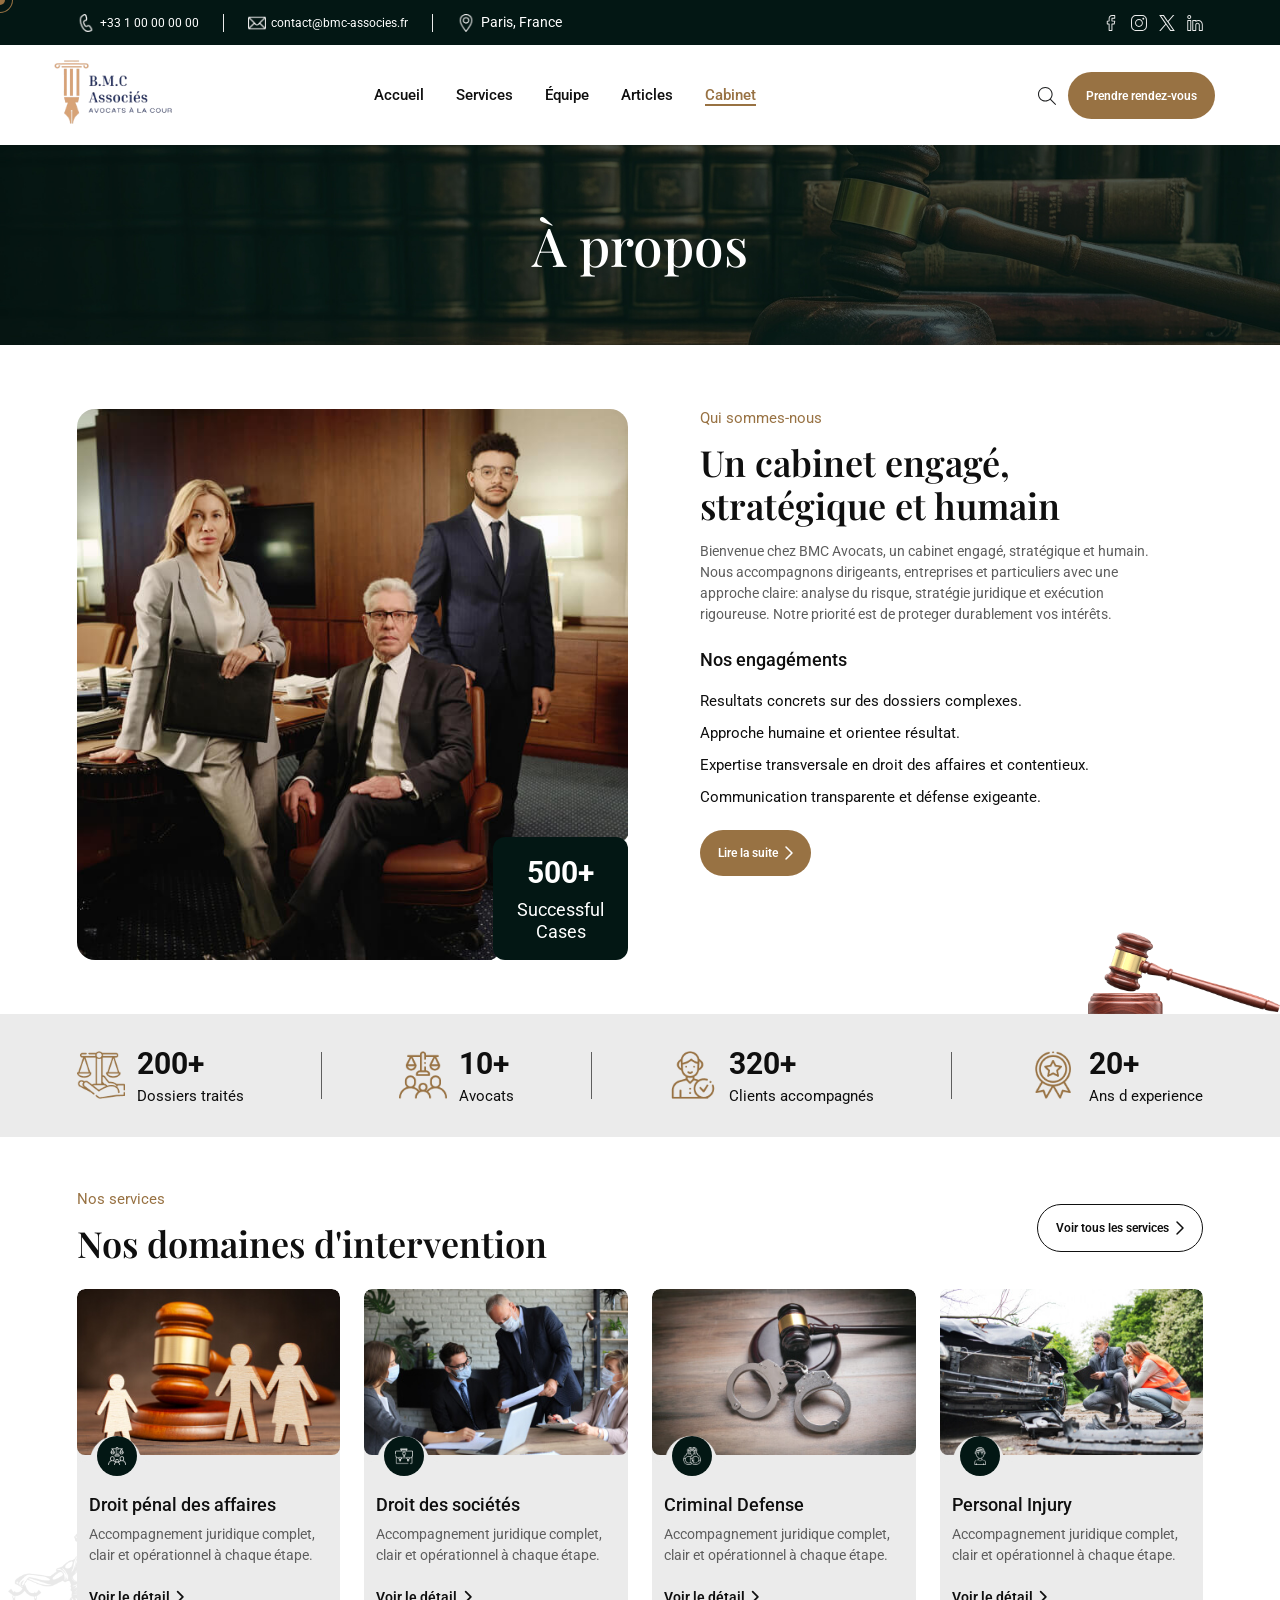
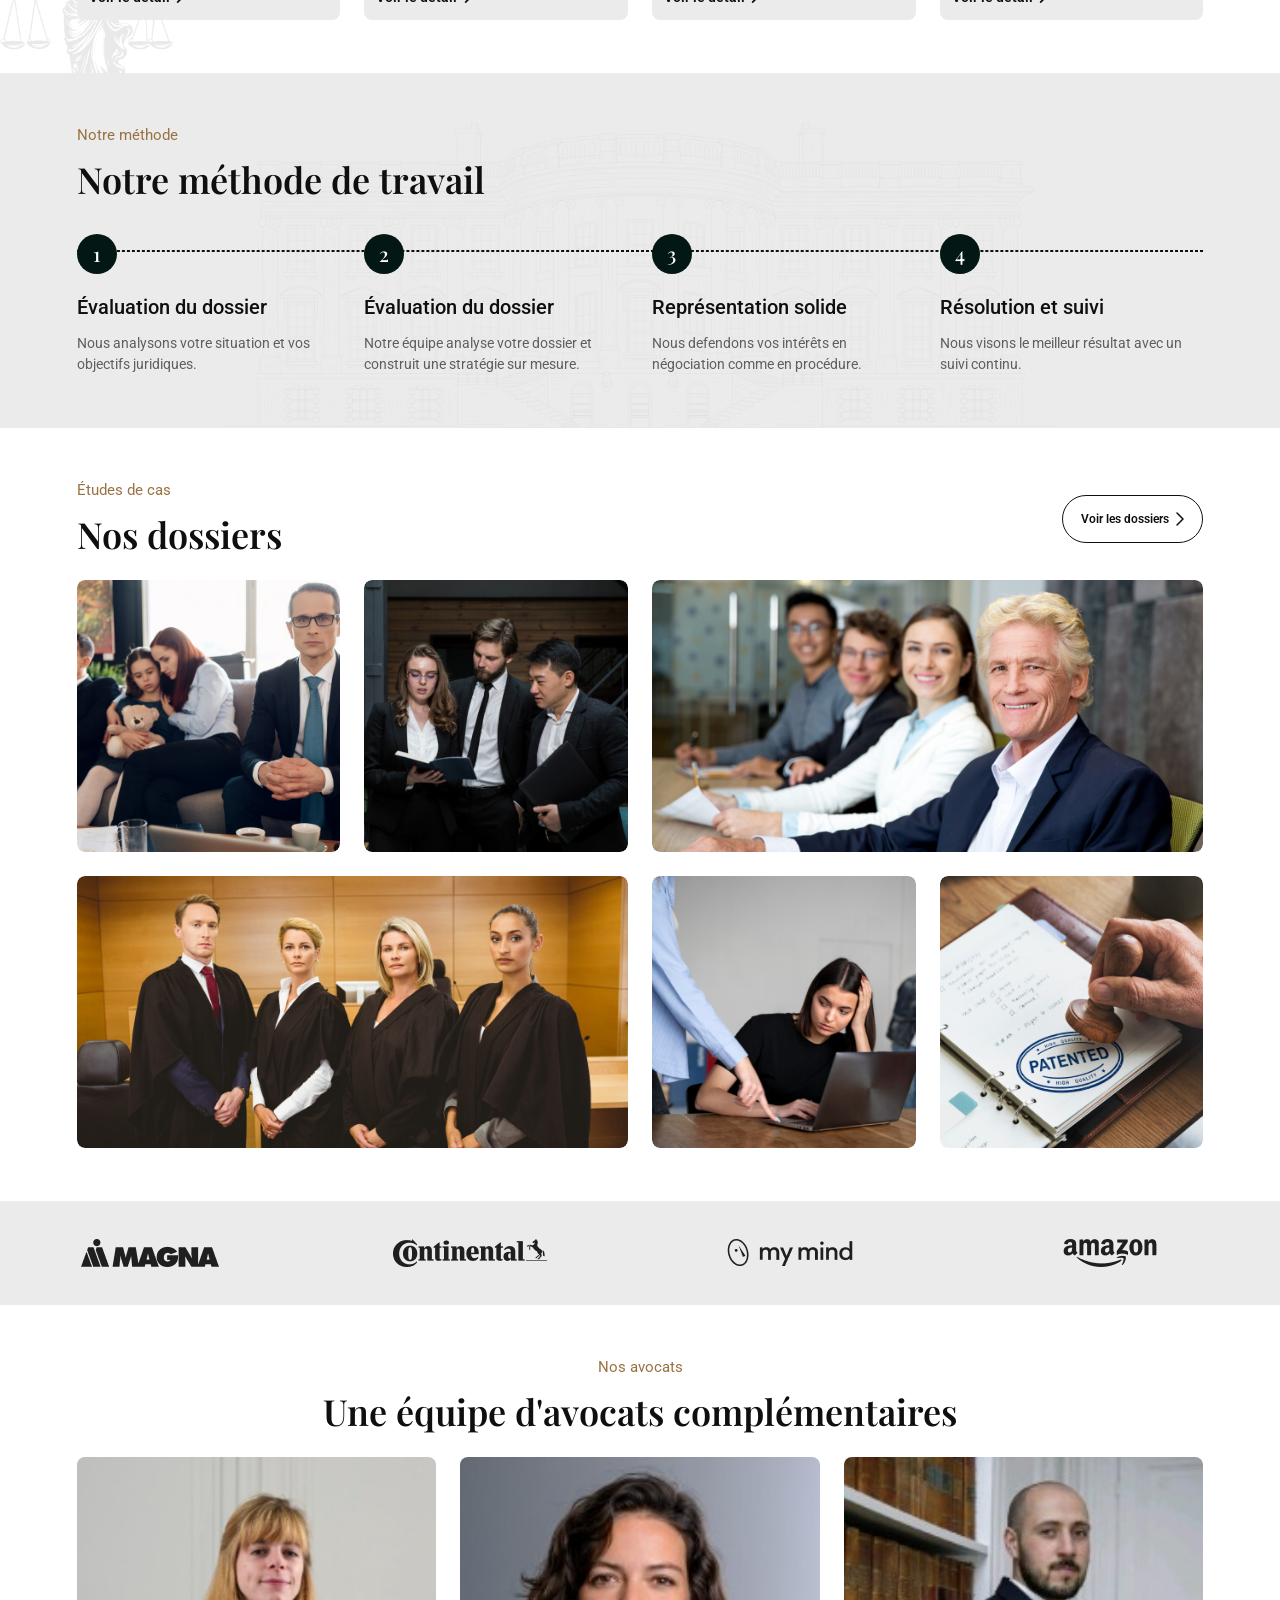
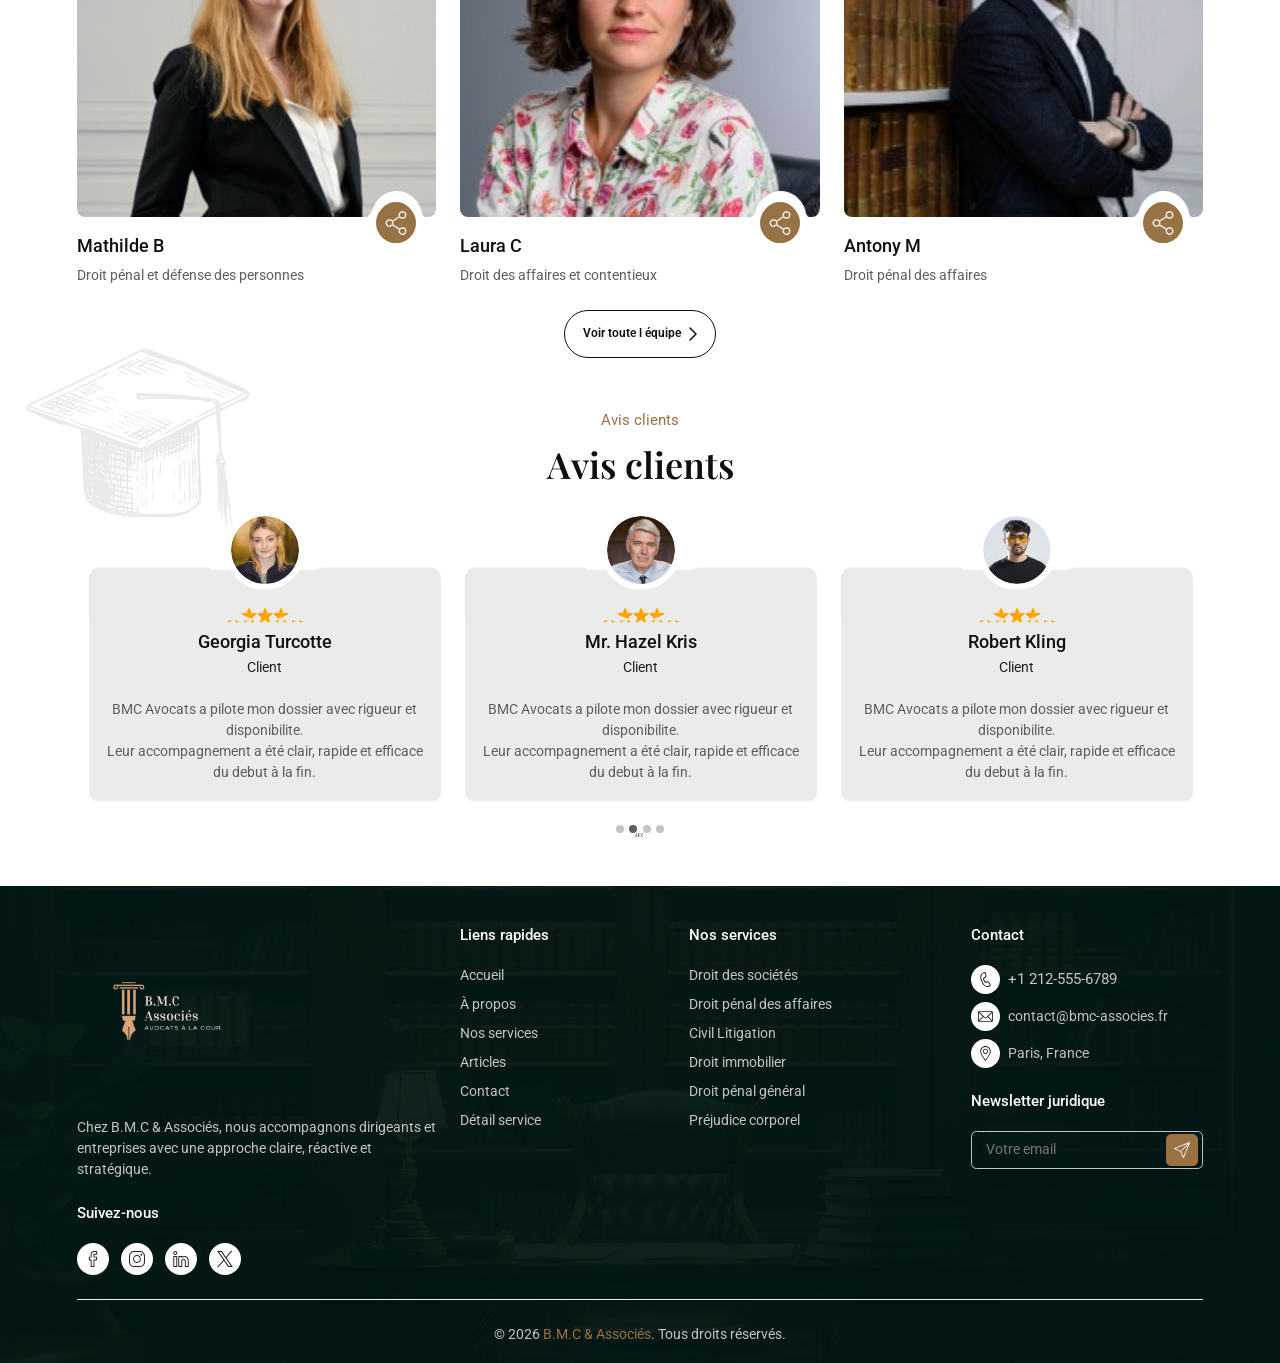
==== about.html @ 6d424aff "Premier commit" ====
﻿<!DOCTYPE html>
<html lang="fr">

<head>
    <meta charset="UTF-8">
    <meta http-equiv="X-UA-Compatible" content="IE=edge">
    <meta name="viewport" content="width=device-width, initial-scale=1, shrink-to-fit=no">
    <meta name="description" content="Découvrez la vision du cabinet BMC Avocats et notre approche stratégique du conseil et du contentieux en droit des affaires.">
    <meta name="robots" content="index,follow">
    <meta property="og:locale" content="fr_FR">
    <meta property="og:type" content="website">
    
    <meta property="og:title" content="À propos | BMC Avocats">
    <meta property="og:description" content="Découvrez la vision du cabinet BMC Avocats et notre approche stratégique du conseil et du contentieux en droit des affaires.">

    <title>À propos du cabinet | BMC Avocats</title>
    <link rel="canonical" href="https://www.bmc-avocats.fr/about.html">

    <!-- Favicon -->
    <link rel="shortcut icon" type="image/x-icon" href="assets/media/favicon.png">

    <!-- All CSS files -->
    <link rel="stylesheet" href="assets/css/vendor/font-awesome.css">
    <link rel="stylesheet" href="assets/css/vendor/slick-theme.css">
    <link rel="stylesheet" href="assets/css/vendor/slick-slider.css">
    <link rel="stylesheet" href="assets/css/vendor/bootstrap.min.css">
    <link rel="stylesheet" href="assets/css/app.css">

</head>

<body>

    <!-- Cursor Style -->
    <div id="cursor"></div>
    <div id="cursor-border"></div>
    <!-- Cursor Style -->

    <!-- Preloader START -->
    <div class="page-loader" id="preloader">
        <div class="preloader-container">
            <img src="assets/media/preloader/1.png" class="top-bar" alt="">
            <div class="preloader">
                <img src="assets/media/preloader/2.png" class="lefthandle" alt="">
                <img src="assets/media/preloader/3.png" alt="">
                <img src="assets/media/preloader/2.png" class="righthandle" alt="">
            </div>
        </div>
    </div>
    <!-- Preloader END -->


    <!-- Main Wrapper Start -->
    <div id="scroll-container" class="main-wrapper">

        <!-- Header Menu Start -->
        <div class="header-top">
            <div class="container-fluid">
                <div class="header-top-wrapper">
                    <div class="left-contact-block">
                        <div class="info-block">
                            <img src="assets/media/vector/call-vector.png" alt="">
                            <a href="tel:+33100000000" class="hover-content">+33 1 00 00 00 00</a>
                        </div>
                        <div class="info-block">
                            <img src="assets/media/vector/mail-vector.png" alt="">
                            <a href="mailto:contact@bmc-associes.fr" class="hover-content">contact@bmc-associes.fr</a>
                        </div>
                        <div class="info-block">
                            <img src="assets/media/vector/location-vector.png" alt="">
                            <p class="white">Paris, France</p>
                        </div>
                    </div>
                    <div class="right-links-block">
                        <a href="" class="link">
                            <svg xmlns="http://www.w3.org/2000/svg" width="20" height="20" viewBox="0 0 20 20"
                                fill="none">
                                <path
                                    d="M14.6875 4.6875C15.0109 4.6875 15.2734 4.425 15.2734 4.10156V0.585938C15.2734 0.2625 15.0109 0 14.6875 0H11.1719C8.91016 0 7.07031 1.83984 7.07031 4.10156V7.03125H5.3125C4.98906 7.03125 4.72656 7.29375 4.72656 7.61719V11.1328C4.72656 11.4563 4.98906 11.7188 5.3125 11.7188H7.07031V19.4141C7.07031 19.7375 7.33281 20 7.65625 20H11.1719C11.4953 20 11.7578 19.7375 11.7578 19.4141V11.7188H14.1016C14.3879 11.7188 14.6324 11.5117 14.6797 11.2293L15.2656 7.71367C15.2938 7.54375 15.2461 7.36992 15.1348 7.23828C15.0234 7.10703 14.8598 7.03125 14.6875 7.03125H11.7578V4.6875H14.6875ZM11.1719 8.20312H13.9957L13.6051 10.5469H11.1719C10.8484 10.5469 10.5859 10.8094 10.5859 11.1328V18.8281H8.24219V11.1328C8.24219 10.8094 7.97969 10.5469 7.65625 10.5469H5.89844V8.20312H7.65625C7.97969 8.20312 8.24219 7.94063 8.24219 7.61719V4.10156C8.24219 2.48633 9.55664 1.17188 11.1719 1.17188H14.1016V3.51562H11.1719C10.8484 3.51562 10.5859 3.77813 10.5859 4.10156V7.61719C10.5859 7.94063 10.8484 8.20312 11.1719 8.20312Z"
                                    fill="#EBEBEB" />
                            </svg>
                        </a>
                        <a href="" class="link">
                            <svg xmlns="http://www.w3.org/2000/svg" width="20" height="20" viewBox="0 0 20 20"
                                fill="none">
                                <g clip-path="url(#clip0_17753_3781)">
                                    <path
                                        d="M10.1968 20C10.1306 20 10.0644 20 9.99771 19.9997C8.43002 20.0035 6.9815 19.9637 5.57281 19.878C4.28131 19.7994 3.10242 19.3531 2.16339 18.5874C1.25732 17.8485 0.63858 16.8495 0.324402 15.6185C0.0509644 14.5467 0.0364685 13.4946 0.022583 12.477C0.0125122 11.7469 0.00213623 10.8817 0 10.0019C0.00213623 9.11838 0.0125122 8.25321 0.022583 7.52307C0.0364685 6.50562 0.0509644 5.45352 0.324402 4.38159C0.63858 3.15052 1.25732 2.15152 2.16339 1.41269C3.10242 0.647006 4.28131 0.200687 5.57297 0.122104C6.98166 0.036502 8.43048 -0.00347599 10.0015 0.000338713C11.5697 -0.00301822 13.0177 0.036502 14.4264 0.122104C15.7179 0.200687 16.8968 0.647006 17.8358 1.41269C18.7421 2.15152 19.3607 3.15052 19.6748 4.38159C19.9483 5.45337 19.9628 6.50562 19.9767 7.52307C19.9867 8.25321 19.9972 9.11838 19.9992 9.9982V10.0019C19.9972 10.8817 19.9867 11.7469 19.9767 12.477C19.9628 13.4944 19.9484 14.5465 19.6748 15.6185C19.3607 16.8495 18.7421 17.8485 17.8358 18.5874C16.8968 19.3531 15.7179 19.7994 14.4264 19.878C13.0774 19.9601 11.6916 20 10.1968 20ZM9.99771 18.761C11.5399 18.7647 12.9559 18.7256 14.3315 18.642C15.3081 18.5826 16.46 17.9421 17.1537 17.3764C17.7948 16.8535 18.2364 16.1321 18.4661 15.2321C18.6937 14.3399 18.7069 13.382 18.7195 12.4556C18.7294 11.7304 18.7398 10.8713 18.7419 10C18.7398 9.1286 18.7294 8.26969 18.7195 7.54444C18.7069 6.61807 18.6937 5.66013 18.4661 4.76779C18.2364 3.86783 17.7948 3.1464 17.1537 2.62348C16.46 2.05799 15.3081 1.43619 14.3315 1.37683C12.9559 1.29306 11.5399 1.25445 10.0014 1.25781C8.45947 1.25415 7.0433 1.29764 5.66772 1.38141C4.69116 1.44077 3.64605 1.85959 2.95239 2.42508C2.31121 2.948 1.75088 3.86783 1.52123 4.76779C1.29357 5.66013 1.28045 6.61792 1.26779 7.54444C1.25787 8.2703 1.24749 9.12982 1.24535 10.0019C1.24749 10.8701 1.25787 11.7298 1.26779 12.4556C1.28045 13.382 1.29357 14.3399 1.52123 15.2321C1.75088 16.1321 2.19247 16.8535 2.83364 17.3764C3.52731 17.9419 4.69116 18.5826 5.66772 18.642C7.0433 18.7258 8.45978 18.7648 9.99771 18.761ZM9.96048 14.8828C7.26822 14.8828 5.07767 12.6924 5.07767 10C5.07767 7.30762 7.26822 5.11722 9.96048 5.11722C12.6529 5.11722 14.8433 7.30762 14.8433 10C14.8433 12.6924 12.6529 14.8828 9.96048 14.8828ZM10.0014 6.25416C7.80598 6.25416 6.26095 7.7992 6.26095 9.9982C6.26095 11.829 7.6453 13.7609 9.97978 13.7609C11.8107 13.7609 13.7142 12.0264 13.7142 9.9982C13.7142 8.16745 12.3175 6.25416 10.0014 6.25416ZM15.3902 3.55472C14.743 3.55472 14.2183 4.07932 14.2183 4.7266C14.2183 5.37387 14.743 5.89847 15.3902 5.89847C16.0374 5.89847 16.562 5.37387 16.562 4.7266C16.562 4.07932 16.0374 3.55472 15.3902 3.55472Z"
                                        fill="#EBEBEB" />
                                </g>
                                <defs>
                                    <clipPath>
                                        <rect width="20" height="20" fill="white" />
                                    </clipPath>
                                </defs>
                            </svg>
                        </a>
                        <a href="" class="link">
                            <svg xmlns="http://www.w3.org/2000/svg" width="20" height="20" viewBox="0 0 20 20"
                                fill="none">
                                <g clip-path="url(#clip0_17753_3783)">
                                    <path
                                        d="M11.8683 8.46864L19.1537 0H17.4273L11.1014 7.3532L6.04897 0H0.221558L7.86186 11.1193L0.221558 20H1.94805L8.62833 12.2348L13.9641 20H19.7915L11.8679 8.46864H11.8683ZM9.50367 11.2173L8.72954 10.1101L2.57013 1.29967H5.22192L10.1926 8.40994L10.9668 9.51718L17.4281 18.7594H14.7763L9.50367 11.2177V11.2173Z"
                                        fill="#EBEBEB" />
                                </g>
                                <defs>
                                    <clipPath>
                                        <rect width="20" height="20" fill="white" />
                                    </clipPath>
                                </defs>
                            </svg>
                        </a>
                        <a href="" class="link">
                            <svg xmlns="http://www.w3.org/2000/svg" width="20" height="20" viewBox="0 0 20 20"
                                fill="none">
                                <g clip-path="url(#clip0_17753_3785)">
                                    <path
                                        d="M4.70306 6.27594H0.9375C0.613861 6.27594 0.351562 6.53839 0.351562 6.86188V19.4141C0.351562 19.7377 0.613861 20 0.9375 20H4.70306C5.0267 20 5.289 19.7377 5.289 19.4141V6.86188C5.289 6.53839 5.0267 6.27594 4.70306 6.27594ZM4.11713 18.8281H1.52344V7.44781H4.11713V18.8281Z"
                                        fill="#EBEBEB" />
                                    <path
                                        d="M2.82043 0C1.45905 0 0.351562 1.10748 0.351562 2.46857C0.351562 3.82996 1.45905 4.93729 2.82043 4.93729C4.18167 4.93729 5.289 3.8298 5.289 2.46857C5.289 1.10748 4.18167 0 2.82043 0ZM2.82043 3.76541C2.10526 3.76541 1.52344 3.18375 1.52344 2.46857C1.52344 1.75354 2.10526 1.17188 2.82043 1.17188C3.53546 1.17188 4.11713 1.75354 4.11713 2.46857C4.11713 3.18375 3.53546 3.76541 2.82043 3.76541Z"
                                        fill="#EBEBEB" />
                                    <path
                                        d="M14.1176 6.19308C13.2269 6.19308 12.3491 6.40778 11.563 6.80939C11.5363 6.51047 11.2852 6.27594 10.9793 6.27594H7.21344C6.88995 6.27594 6.6275 6.53839 6.6275 6.86188V19.4141C6.6275 19.7377 6.88995 20 7.21344 20H10.9793C11.3029 20 11.5652 19.7377 11.5652 19.4141V12.5104C11.5652 11.6223 12.2879 10.8998 13.176 10.8998C14.064 10.8998 14.7864 11.6223 14.7864 12.5104V19.4141C14.7864 19.7377 15.0488 20 15.3723 20H19.138C19.4617 20 19.724 19.7377 19.724 19.4141V11.7995C19.724 8.70804 17.209 6.19308 14.1176 6.19308ZM18.5521 18.8281H15.9584V12.5104C15.9584 10.9761 14.7102 9.72794 13.1761 9.72794C11.6417 9.72794 10.3934 10.9761 10.3934 12.5104V18.8281H7.79953V7.44781H10.3934V7.88071C10.3934 8.10608 10.5226 8.31146 10.7259 8.40897C10.929 8.50647 11.17 8.4787 11.346 8.33786C12.1394 7.70142 13.098 7.36496 14.1176 7.36496C16.5628 7.36496 18.5521 9.35425 18.5521 11.7995V18.8281Z"
                                        fill="#EBEBEB" />
                                </g>
                                <defs>
                                    <clipPath>
                                        <rect width="20" height="20" fill="white" />
                                    </clipPath>
                                </defs>
                            </svg>
                        </a>
                    </div>
                </div>
            </div>
        </div>
        <header class="main-menu">
            <div class="header-section">
                <div class="container-fluid">
                    <div class="header-center">
                        <div class="row align-items-center justify-content-between gap-24">
                            <div class="col-xl-2 col-lg-3 col-5">
                                <a href="index.html" class="header-logo bmc-logo-inline"><img src="assets/media/logo-1-nobg.png" alt="BMC Avocats"></a>
                            </div>
                            <div class="col-lg-5 col-1 d-md-flex d-none">
                                <nav class="navigation">
                                    <div class="menu-button-right">
                                        <div class="main-menu__nav">
                                            <ul class="main-menu__list">
                                                <li>
                                                    <a href="index.html">Accueil</a>
                                                </li>
                                                <li class="dropdown">
                                                    <a href="javascript:void(0);">Services</a>
                                                    <ul class="sub-menu">
                                                        <li><a href="services.html">Services</a></li>
                                                        <li><a href="service-detail.html">Détail service</a></li>
                                                    </ul>
                                                </li>
                                                <li class="dropdown">
                                                    <a href="javascript:void(0);">Équipe</a>
                                                    <ul class="sub-menu">
                                                        <li><a href="team.html">Équipe</a></li>
                                                        <li><a href="team-detail.html">Profil avocat</a></li>
                                                    </ul>
                                                </li>
                                                <li class="dropdown">
                                                    <a href="javascript:void(0);">Articles</a>
                                                    <ul>
                                                        <li><a href="blog-grid.html">Articles</a></li>
                                                        <li><a href="blog-grid-sidebar.html">Articles</a></li>
                                                        <li><a href="blog-detail.html">Article</a></li>
                                                    </ul>
                                                </li>
                                                <li class="dropdown">
                                                    <a href="javascript:void(0);" class="active">Cabinet</a>
                                                    <ul>
                                                        <li><a href="about.html">À propos</a></li>
                                                        <li><a href="case-study.html">Études de cas</a></li>
                                                        <li><a href="case-study-detail.html">Détail étude de cas</a></li>
                                                        <li><a href="appointment.html">Prendre rendez-vous</a></li>
                                                        <li><a href="contact.html">Contact</a></li>
                                                    </ul>
                                                </li>
                                            </ul>
                                        </div>
                                    </div>
                                </nav>
                            </div>
                            <div class="col-xl-4 col-lg-3 col-5 p-0">
                                <div class="header-buttons">
                                    <div class="right-nav d-sm-flex d-none">
                                        <form action="index.html">
                                            <div class="search-block">
                                                <input type="text" class="input-search form-control" name="search"
                                                    id="searchbar" placeholder="Rechercher...">
                                                <a href="javascript:;" class="button-block search-toggler">
                                                    <svg xmlns="http://www.w3.org/2000/svg" width="24" height="24"
                                                        viewBox="0 0 24 24" fill="none">
                                                        <path
                                                            d="M9.74062 0C15.1116 0 19.4812 4.36964 19.4812 9.74063C19.4812 12.1734 18.5847 14.4008 17.1047 16.1097L23.7941 22.7997C24.0687 23.0743 24.0686 23.5195 23.794 23.7941C23.5194 24.0687 23.0743 24.0686 22.7997 23.7941L16.1104 17.1041C14.4014 18.5845 12.1738 19.4813 9.74062 19.4813C4.36964 19.4813 0 15.1116 0 9.74063C0 4.36964 4.36964 0 9.74062 0ZM9.74062 18.075C14.3362 18.075 18.075 14.3362 18.075 9.74063C18.075 5.14505 14.3362 1.40625 9.74062 1.40625C5.14505 1.40625 1.40625 5.14505 1.40625 9.74063C1.40625 14.3362 5.14505 18.075 9.74062 18.075Z"
                                                            fill="#1E1F20" />
                                                    </svg>
                                                </a>
                                            </div>
                                        </form>
                                        <a href="appointment.html" class="header-cus-btn">
                                            <span class="text">Prendre rendez-vous</span>
                                        </a>
                                    </div>

                                    <a href="#" class="main-menu__toggler mobile-nav__toggler">
                                        <img src="assets/media/icons/menu-2.png" alt="">
                                    </a>
                                </div>
                            </div>
                        </div>
                    </div>
                </div>
            </div>
        </header>
        <!-- Header Menu End -->

        <div class="stricky-header stricked-menu">
            <div class="">
                <div class="sticky-header__content"></div>
            </div>
        </div>

        <!-- Main Sections -->
        <main class="main-wrapper">

            <!-- Title Banner Start -->
            <section class="title-banner mb-96">
                <div class="container-fluid">
                    <h1>À propos</h1>
                </div>
            </section>
            <!-- Title Banner End -->

            <!-- About Section Start -->
            <section class="about-sec mb-80">
                <div class="container-fluid">
                    <div class="row row-gap-4">
                        <div class="col-lg-6">
                            <div class="img-block">
                                <img src="assets/media/about/about-img.jpg" class="about-img" alt="">
                                <div class="about-content-wrapper">
                                    <img src="assets/media/vector/about-shape.png" class="about-vector" alt="">
                                    <div class="about-content">
                                        <h3 class="fw-700 white mb-12 font-sec">500+</h3>
                                        <h5 class="white fw-400 white font-sec">Successful<br>
                                            Cases</h5>
                                    </div>
                                </div>
                            </div>
                        </div>
                        <div class="col-lg-6">
                            <div class="ps-md-5 pe-md-5">
                                <h6 class="fw-400 color-sec font-sec mb-16">Qui sommes-nous</h6>
                                <h2 class="fw-600 mb-16">Un cabinet engagé, stratégique et humain</h2>
                                <p class="mb-32">Bienvenue chez BMC Avocats, un cabinet engagé, stratégique et humain.
                                    Nous accompagnons dirigeants, entreprises et particuliers avec une approche claire:
                                    analyse du risque, stratégie juridique et exécution rigoureuse. Notre priorité est
                                    de proteger durablement vos intérêts.</p>
                                <h5 class="fw-500 mb-24">Nos engagéments</h5>
                                <h6 class="fw-400 mb-16">Resultats concrets sur des dossiers complexes.</h6>
                                <h6 class="fw-400 mb-16">Approche humaine et orientee résultat.</h6>
                                <h6 class="fw-400 mb-16">Expertise transversale en droit des affaires et contentieux.</h6>
                                <h6 class="fw-400 mb-32">Communication transparente et défense exigeante.</h6>
                                <a href="about.html" class="cus-btn-3">
                                    <span class="text">Lire la suite</span>
                                    <i class="fa-solid fa-chevron-right"></i>
                                </a>
                            </div>
                        </div>
                    </div>
                </div>
            </section>
            <!-- About Section End -->

            <!-- About Block 2 Start -->
            <section class="about-block mb-80">
                <img src="assets/media/vector/gavel-vector.png" class="gavel-vector" alt="">
                <div class="container-fluid">
                    <div class="block-content">
                        <div class="block-1">
                            <img class="num-vector" src="assets/media/vector/successfull-cases.png" alt="">
                            <div>
                                <h3 class="fw-700 mb-8">200+</h3>
                                <h6 class="fw-400">Dossiers traités</h6>
                            </div>
                        </div>
                        <div class="vr-line"></div>
                        <div class="block-1">
                            <img class="num-vector" src="assets/media/vector/family.png" alt="">
                            <div>
                                <h3 class="fw-700 mb-8">10+</h3>
                                <h6 class="fw-400">Avocats</h6>
                            </div>
                        </div>
                        <div class="vr-line"></div>
                        <div class="block-1">
                            <img class="num-vector" src="assets/media/vector/happy-member.png" alt="">
                            <div>
                                <h3 class="fw-700 mb-8">320+</h3>
                                <h6 class="fw-400">Clients accompagnés</h6>
                            </div>
                        </div>
                        <div class="vr-line"></div>
                        <div class="block-1">
                            <img class="num-vector" src="assets/media/vector/medal.png" alt="">
                            <div>
                                <h3 class="fw-700 mb-8">20+</h3>
                                <h6 class="fw-400">Ans d experience</h6>
                            </div>
                        </div>
                    </div>
                </div>
            </section>
            <!-- About Block 2 End -->

            <!-- Nos services Start -->
            <section class="service-sec mb-80">
                <img src="assets/media/vector/service-bg-vector.png" class="service-vector" alt="">
                <div class="container-fluid">
                    <div class="heading mb-32">
                        <div>
                            <h6 class="fw-400 color-sec mb-16">Nos services</h6>
                            <h2 class="fw-600">Nos domaines d'intervention</h2>
                        </div>
                        <a href="services.html" class="cus-btn-2 border-black">
                            <span class="text">Voir tous les services</span>
                            <i class="fa-solid fa-chevron-right"></i>
                        </a>
                    </div>
                    <div class="row row-gap-4">
                        <div class="col-xl-3 col-md-4">
                            <div class="service-card">
                                <a href="service-detail.html" class="card-image">
                                    <img src="assets/media/service/img-1.jpg" class="card-img" alt="card-img">
                                    <span class="shap-img_icon">
                                        <img src="assets/media/vector/service-card-shape.png" class="card-shap" alt="">
                                        <span class="card-icon">
                                            <img src="assets/media/service/icon-vec-1.png" alt="">
                                        </span>
                                    </span>
                                </a>
                                <div class="card-contant">
                                    <a href="service-detail.html" class="h5 fw-500 hover-content mb-12">Droit pénal des affaires</a>
                                    <p class="mb-24">Accompagnement juridique complet, clair et opérationnel à chaque étape.
                                    </p>
                                    <a href="service-detail.html" class="card-btn">
                                        <span class="fw-600 text-16">Voir le détail</span>
                                        <i class="fa-solid fa-chevron-right"></i>
                                    </a>
                                </div>
                            </div>
                        </div>
                        <div class="col-xl-3 col-md-4">
                            <div class="service-card">
                                <a href="service-detail.html" class="card-image">
                                    <img src="assets/media/service/img-2.jpg" class="card-img" alt="card-img">
                                    <span class="shap-img_icon">
                                        <img src="assets/media/vector/service-card-shape.png" class="card-shap" alt="">
                                        <span class="card-icon">
                                            <img src="assets/media/service/icon-vec-2.png" alt="">
                                        </span>
                                    </span>
                                </a>
                                <div class="card-contant">
                                    <a href="service-detail.html" class="h5 fw-500 hover-content mb-12">Droit des sociétés</a>
                                    <p class="mb-24">Accompagnement juridique complet, clair et opérationnel à chaque étape.
                                    </p>
                                    <a href="service-detail.html" class="card-btn">
                                        <span class="fw-600 text-16">Voir le détail</span>
                                        <i class="fa-solid fa-chevron-right"></i>
                                    </a>
                                </div>
                            </div>
                        </div>
                        <div class="col-xl-3 col-md-4">
                            <div class="service-card">
                                <a href="service-detail.html" class="card-image">
                                    <img src="assets/media/service/img-3.jpg" class="card-img" alt="card-img">
                                    <span class="shap-img_icon">
                                        <img src="assets/media/vector/service-card-shape.png" class="card-shap" alt="">
                                        <span class="card-icon">
                                            <img src="assets/media/service/icon-vec-3.png" alt="">
                                        </span>
                                    </span>
                                </a>
                                <div class="card-contant">
                                    <a href="service-detail.html" class="h5 fw-500 hover-content mb-12">Criminal
                                        Defense</a>
                                    <p class="mb-24">Accompagnement juridique complet, clair et opérationnel à chaque étape.
                                    </p>
                                    <a href="service-detail.html" class="card-btn">
                                        <span class="fw-600 text-16">Voir le détail</span>
                                        <i class="fa-solid fa-chevron-right"></i>
                                    </a>
                                </div>
                            </div>
                        </div>
                        <div class="col-xl-3 col-md-4">
                            <div class="service-card">
                                <a href="service-detail.html" class="card-image">
                                    <img src="assets/media/service/img-4.jpg" class="card-img" alt="card-img">
                                    <span class="shap-img_icon">
                                        <img src="assets/media/vector/service-card-shape.png" class="card-shap" alt="">
                                        <span class="card-icon">
                                            <img src="assets/media/service/icon-vec-4.png" alt="">
                                        </span>
                                    </span>
                                </a>
                                <div class="card-contant">
                                    <a href="service-detail.html" class="h5 fw-500 hover-content mb-12">Personal
                                        Injury</a>
                                    <p class="mb-24">Accompagnement juridique complet, clair et opérationnel à chaque étape.
                                    </p>
                                    <a href="service-detail.html" class="card-btn">
                                        <span class="fw-600 text-16">Voir le détail</span>
                                        <i class="fa-solid fa-chevron-right"></i>
                                    </a>
                                </div>
                            </div>
                        </div>
                    </div>
                </div>
            </section>
            <!-- Nos services End -->

            <!-- Work Flow Section Start -->
            <section class="workflow-sec mb-80">
                <div class="container-fluid">
                    <div class="mb-48">
                        <h6 class="fw-400 color-sec mb-16">Notre méthode</h6>
                        <h2 class="fw-600">Notre méthode de travail</h2>
                    </div>
                    <div class="workblock-wrapper">
                        <div class="dotted-border"></div>
                        <div class="row row-gap-4">
                            <div class="col-lg-3 col-6">
                                <div class="workblock">
                                    <div class="icon mb-24">1</div>
                                    <h4 class="h4 fw-500 mb-16">Évaluation du dossier</h4>
                                    <p>Nous analysons votre situation et vos objectifs juridiques.</p>
                                </div>
                            </div>
                            <div class="col-lg-3 col-6">
                                <div class="workblock">
                                    <div class="icon mb-24">2</div>
                                    <h4 class="h4 fw-500 mb-16">Évaluation du dossier</h4>
                                    <p>Notre équipe analyse votre dossier et construit une stratégie sur mesure.</p>
                                </div>
                            </div>
                            <div class="col-lg-3 col-6">
                                <div class="workblock">
                                    <div class="icon mb-24">3</div>
                                    <h4 class="h4 fw-500 mb-16">Représentation solide</h4>
                                    <p>Nous defendons vos intérêts en négociation comme en procédure.</p>
                                </div>
                            </div>
                            <div class="col-lg-3 col-6">
                                <div class="workblock">
                                    <div class="icon mb-24">4</div>
                                    <h4 class="h4 fw-500 mb-16">Résolution et suivi</h4>
                                    <p>Nous visons le meilleur résultat avec un suivi continu.</p>
                                </div>
                            </div>
                        </div>
                    </div>
                </div>
            </section>
            <!-- Work Flow Section End -->

            <!-- Nos dossiers Section Start -->
            <section class="case-portfolio-sec mb-80">
                <div class="container-fluid">
                    <div class="heading mb-32">
                        <div>
                            <h6 class="fw-400 color-sec mb-16">Études de cas</h6>
                            <h2 class="fw-600">Nos dossiers</h2>
                        </div>
                        <a href="case-study.html" class="cus-btn-2 border-black">
                            <span class="text">Voir les dossiers</span>
                            <i class="fa-solid fa-chevron-right"></i>
                        </a>
                    </div>
                    <div class="row row-gap-4">
                        <div class="col-lg-3 col-md-6">
                            <a href="case-study-detail.html" class="portfolio-block">
                                <img src="assets/media/images/project-img-1.jpg" alt="">
                                <div class="hover-bg"></div>
                                <span class="block-content">
                                    <span class="h5 fw-500 white mb-16">Litige patrimonial familial</span>
                                    <span class="text-16 light-gray">Droit pénal des affaires</span>
                                </span>
                            </a>
                        </div>
                        <div class="col-lg-3 col-md-6">
                            <a href="case-study-detail.html" class="portfolio-block">
                                <img src="assets/media/images/project-img-2.jpg" alt="">
                                <div class="hover-bg"></div>
                                <span class="block-content">
                                    <span class="h5 fw-500 white mb-16">Résolution de rupture contractuelle</span>
                                    <span class="text-16 light-gray">Strategie patrimoniale</span>
                                </span>
                            </a>
                        </div>
                        <div class="col-lg-6">
                            <a href="case-study-detail.html" class="portfolio-block">
                                <img src="assets/media/images/project-img-3.jpg" alt="">
                                <div class="hover-bg"></div>
                                <span class="block-content">
                                    <span class="h5 fw-500 white mb-16">Accompagnement fusion acquisition</span>
                                    <span class="text-16 light-gray">Droit des affaires</span>
                                </span>
                            </a>
                        </div>
                        <div class="col-lg-6">
                            <a href="case-study-detail.html" class="portfolio-block">
                                <img src="assets/media/images/project-img-4.jpg" alt="">
                                <div class="hover-bg"></div>
                                <span class="block-content">
                                    <span class="h5 fw-500 white mb-16">Mise en conformité environnementale</span>
                                    <span class="text-16 light-gray">Droit de l environnement</span>
                                </span>
                            </a>
                        </div>
                        <div class="col-lg-3 col-md-6">
                            <a href="case-study-detail.html" class="portfolio-block">
                                <img src="assets/media/images/project-img-5.jpg" alt="">
                                <div class="hover-bg"></div>
                                <span class="block-content">
                                    <span class="h5 fw-500 white mb-16">Reglement de litige en entreprise</span>
                                    <span class="text-16 light-gray">Droit du travail</span>
                                </span>
                            </a>
                        </div>
                        <div class="col-lg-3 col-md-6">
                            <a href="case-study-detail.html" class="portfolio-block">
                                <img src="assets/media/images/project-img-6.jpg" alt="">
                                <div class="hover-bg"></div>
                                <span class="block-content">
                                    <span class="h5 fw-500 white mb-16">Protection de portefeuille de brevets</span>
                                    <span class="text-16 light-gray">Propriete intellectuelle</span>
                                </span>
                            </a>
                        </div>
                    </div>
                </div>
            </section>
            <!-- Nos dossiers Section End -->

            <!-- BRAND SLIDER START -->
            <div class="brand-slider-wrapper mb-80">
                <div class="">
                    <div class="brand-slider">
                        <div class="brand-image">
                            <img src="assets/media/images/brand-1.png" alt="">
                        </div>
                        <div class="brand-image">
                            <img src="assets/media/images/brand-2.png" alt="">
                        </div>
                        <div class="brand-image">
                            <img src="assets/media/images/brand-3.png" alt="">
                        </div>
                        <div class="brand-image">
                            <img src="assets/media/images/brand-4.png" alt="">
                        </div>
                        <div class="brand-image">
                            <img src="assets/media/images/brand-5.png" alt="">
                        </div>
                        <div class="brand-image">
                            <img src="assets/media/images/brand-1.png" alt="">
                        </div>
                        <div class="brand-image">
                            <img src="assets/media/images/brand-2.png" alt="">
                        </div>
                        <div class="brand-image">
                            <img src="assets/media/images/brand-3.png" alt="">
                        </div>
                        <div class="brand-image">
                            <img src="assets/media/images/brand-4.png" alt="">
                        </div>
                        <div class="brand-image">
                            <img src="assets/media/images/brand-5.png" alt="">
                        </div>
                    </div>
                </div>
            </div>
            <!-- BRAND SLIDER END -->
            <!-- Trusted Équipe Section Start -->
            <section class="trusted-team-sec mb-80">
                <div class="container-fluid">
                    <div class="text-center mb-32">
                        <h6 class="fw-400 color-sec mb-16">Nos avocats</h6>
                        <h2 class="fw-600">Une équipe d'avocats complémentaires</h2>
                    </div>
                    <div class="row row-gap-4 mb-32 justify-content-center">
                        <div class="col-lg-4 col-md-6">
                            <div class="team-card">
                                <div class="card-image">
                                    <a href="team-detail.html">
                                        <img src="assets/media/images/mathilde-b_avocate-penaliste.jpg" class="card-img" alt="card-img">
                                    </a>
                                    <div class="shap-img_icon">
                                        <img src="assets/media/vector/team-card-vector.png" class="card-shape" alt="">
                                        <div class="team-social">
                                            <div class="team-social-share">
                                                <img src="./assets/media/vector/shere-vec.png" width="15" height="17"
                                                    alt="Icône de partage">
                                            </div>
                                            <ul>
                                                <li>
                                                    <a href=""><i class="fab fa-facebook-f"></i></a>
                                                </li>
                                                <li>
                                                    <a href=""><i class="fab fa-instagram"></i></a>
                                                </li>
                                                <li>
                                                    <a href="https://www.linkedin.com" target="_blank" rel="noopener noreferrer"><i class="fab fa-linkedin-in"></i></a>
                                                </li>
                                            </ul>
                                        </div>
                                    </div>
                                </div>
                                <div class="card-contant">
                                    <a href="team-detail.html" class="fw-500 h5 mb-12">Mathilde B</a>
                                    <p>Droit pénal et défense des personnes</p>
                                </div>
                            </div>
                        </div>
                        <div class="col-lg-4 col-md-6">
                            <div class="team-card">
                                <div class="card-image">
                                    <a href="team-detail.html">
                                        <img src="assets/media/images/laura-c_avocate-arbitrage.jpg" class="card-img" alt="card-img">
                                    </a>
                                    <div class="shap-img_icon">
                                        <img src="assets/media/vector/team-card-vector.png" class="card-shape" alt="">
                                        <div class="team-social">
                                            <div class="team-social-share">
                                                <img src="./assets/media/vector/shere-vec.png" width="15" height="17"
                                                    alt="Icône de partage">
                                            </div>
                                            <ul>
                                                <li>
                                                    <a href=""><i class="fab fa-facebook-f"></i></a>
                                                </li>
                                                <li>
                                                    <a href=""><i class="fab fa-instagram"></i></a>
                                                </li>
                                                <li>
                                                    <a href="https://www.linkedin.com" target="_blank" rel="noopener noreferrer"><i class="fab fa-linkedin-in"></i></a>
                                                </li>
                                            </ul>
                                        </div>
                                    </div>
                                </div>
                                <div class="card-contant">
                                    <a href="team-detail.html" class="fw-500 h5 mb-12">Laura C</a>
                                    <p>Droit des affaires et contentieux</p>
                                </div>
                            </div>
                        </div>
                        <div class="col-lg-4 col-md-6">
                            <div class="team-card">
                                <div class="card-image">
                                    <a href="team-detail.html">
                                        <img src="assets/media/images/antony-m_avocat-penaliste.jpg" class="card-img" alt="card-img">
                                    </a>
                                    <div class="shap-img_icon">
                                        <img src="assets/media/vector/team-card-vector.png" class="card-shape" alt="">
                                        <div class="team-social">
                                            <div class="team-social-share">
                                                <img src="./assets/media/vector/shere-vec.png" width="15" height="17"
                                                    alt="Icône de partage">
                                            </div>
                                            <ul>
                                                <li>
                                                    <a href=""><i class="fab fa-facebook-f"></i></a>
                                                </li>
                                                <li>
                                                    <a href=""><i class="fab fa-instagram"></i></a>
                                                </li>
                                                <li>
                                                    <a href="https://www.linkedin.com" target="_blank" rel="noopener noreferrer"><i class="fab fa-linkedin-in"></i></a>
                                                </li>
                                            </ul>
                                        </div>
                                    </div>
                                </div>
                                <div class="card-contant">
                                    <a href="team-detail.html" class="fw-500 h5 mb-12">Antony M</a>
                                    <p>Droit pénal des affaires</p>
                                </div>
                            </div>
                        </div>
                    </div>
                    <div class="text-center">
                        <a href="team.html" class="cus-btn-2 border-black">
                            <span class="text">Voir toute l équipe</span>
                            <i class="fa-solid fa-chevron-right"></i>
                        </a>
                    </div>
                </div>
            </section>
            <!-- Trusted Équipe Section End -->

            <!-- Testimonial Section Start -->
            <section class="testimonial-sec mb-80">
                <img src="assets/media/vector/hat-vector.png" class="hat-vector" alt="">
                <div class="container-fluid">
                    <div class="text-center mb-32">
                        <h6 class="fw-400 color-sec mb-16">Avis clients</h6>
                        <h2 class="fw-600">Avis clients</h2>
                    </div>
                    <div class="testimonial-slider row">
                        <div class="testimonial-block col-12">
                            <img src="assets/media/vector/testimonial-shape.png" class="testimonial-shape" alt="">
                            <img src="assets/media/user/user-1.png" class="user-img" alt="">
                            <div class="block-content">
                                <div class="d-flex align-items-center justify-content-center mb-12">
                                    <img src="assets/media/vector/star-vector.png" alt="">
                                    <img src="assets/media/vector/star-vector.png" alt="">
                                    <img src="assets/media/vector/star-vector.png" alt="">
                                    <img src="assets/media/vector/star-vector.png" alt="">
                                    <img src="assets/media/vector/star2-vector.png" alt="">
                                </div>
                                <h5 class="fw-500 mb-4p">Mr. Tommie Fay</h5>
                                <p class="light-black mb-24">Client</p>
                                <p>BMC Avocats a pilote mon dossier avec rigueur et disponibilite.<br> Leur accompagnement a été clair, rapide et efficace du debut à la fin.</p>
                            </div>
                        </div>
                        <div class="testimonial-block col-12">
                            <img src="assets/media/vector/testimonial-shape.png" class="testimonial-shape" alt="">
                            <img src="assets/media/user/user-2.png" class="user-img" alt="">
                            <div class="block-content">
                                <div class="d-flex align-items-center justify-content-center mb-12">
                                    <img src="assets/media/vector/star-vector.png" alt="">
                                    <img src="assets/media/vector/star-vector.png" alt="">
                                    <img src="assets/media/vector/star-vector.png" alt="">
                                    <img src="assets/media/vector/star-vector.png" alt="">
                                    <img src="assets/media/vector/star2-vector.png" alt="">
                                </div>
                                <h5 class="fw-500 mb-4p">Georgia Turcotte</h5>
                                <p class="light-black mb-24">Client</p>
                                <p>BMC Avocats a pilote mon dossier avec rigueur et disponibilite.<br> Leur accompagnement a été clair, rapide et efficace du debut à la fin.</p>
                            </div>
                        </div>
                        <div class="testimonial-block col-12">
                            <img src="assets/media/vector/testimonial-shape.png" class="testimonial-shape" alt="">
                            <img src="assets/media/user/user-3.png" class="user-img" alt="">
                            <div class="block-content">
                                <div class="d-flex align-items-center justify-content-center mb-12">
                                    <img src="assets/media/vector/star-vector.png" alt="">
                                    <img src="assets/media/vector/star-vector.png" alt="">
                                    <img src="assets/media/vector/star-vector.png" alt="">
                                    <img src="assets/media/vector/star-vector.png" alt="">
                                    <img src="assets/media/vector/star2-vector.png" alt="">
                                </div>
                                <h5 class="fw-500 mb-4p">Mr. Hazel Kris</h5>
                                <p class="light-black mb-24">Client</p>
                                <p>BMC Avocats a pilote mon dossier avec rigueur et disponibilite.<br> Leur accompagnement a été clair, rapide et efficace du debut à la fin.</p>
                            </div>
                        </div>
                        <div class="testimonial-block col-12">
                            <img src="assets/media/vector/testimonial-shape.png" class="testimonial-shape" alt="">
                            <img src="assets/media/user/user-4.png" class="user-img" alt="">
                            <div class="block-content">
                                <div class="d-flex align-items-center justify-content-center mb-12">
                                    <img src="assets/media/vector/star-vector.png" alt="">
                                    <img src="assets/media/vector/star-vector.png" alt="">
                                    <img src="assets/media/vector/star-vector.png" alt="">
                                    <img src="assets/media/vector/star-vector.png" alt="">
                                    <img src="assets/media/vector/star2-vector.png" alt="">
                                </div>
                                <h5 class="fw-500 mb-4p">Robert Kling</h5>
                                <p class="light-black mb-24">Client</p>
                                <p>BMC Avocats a pilote mon dossier avec rigueur et disponibilite.<br> Leur accompagnement a été clair, rapide et efficace du debut à la fin.</p>
                            </div>
                        </div>
                    </div>
                </div>
            </section>
            <!-- Testimonial Section End -->

            <!-- FOOTER Start -->
            <footer>
                <div class="container-fluid">
                    <div class="row row-gap-5 mb-32">
                        <div class="col-lg-4">
                            <div>
                                <a href="" class="footer-logo mb-24"><img src="assets/media/logo-2-nobg.png"
                                        alt="footer-logo"></a>
                                <p class="mb-32 medium-gray">Chez B.M.C & Associés, nous accompagnons dirigeants et entreprises avec une approche claire, réactive et stratégique.
                                </p>
                                <h6 class="fw-500 mb-24 white">Suivez-nous</h6>
                                <ul class="unstyled social-link">
                                    <li>
                                        <a href="">
                                            <svg xmlns="http://www.w3.org/2000/svg" width="20" height="20"
                                                viewBox="0 0 20 20" fill="none">
                                                <path
                                                    d="M14.6875 4.6875C15.0109 4.6875 15.2734 4.425 15.2734 4.10156V0.585938C15.2734 0.2625 15.0109 0 14.6875 0H11.1718C8.91013 0 7.07028 1.83984 7.07028 4.10156V7.03125H5.31247C4.98903 7.03125 4.72653 7.29375 4.72653 7.61719V11.1328C4.72653 11.4562 4.98903 11.7188 5.31247 11.7188H7.07028V19.4141C7.07028 19.7375 7.33278 20 7.65622 20H11.1718C11.4953 20 11.7578 19.7375 11.7578 19.4141V11.7188H14.1015C14.3879 11.7188 14.6324 11.5117 14.6797 11.2293L15.2656 7.71367C15.2937 7.54375 15.2461 7.36992 15.1347 7.23828C15.0234 7.10703 14.8597 7.03125 14.6875 7.03125H11.7578V4.6875H14.6875ZM11.1718 8.20312H13.9957L13.605 10.5469H11.1718C10.8484 10.5469 10.5859 10.8094 10.5859 11.1328V18.8281H8.24216V11.1328C8.24216 10.8094 7.97966 10.5469 7.65622 10.5469H5.89841V8.20312H7.65622C7.97966 8.20312 8.24216 7.94062 8.24216 7.61719V4.10156C8.24216 2.48633 9.55661 1.17188 11.1718 1.17188H14.1015V3.51562H11.1718C10.8484 3.51562 10.5859 3.77813 10.5859 4.10156V7.61719C10.5859 7.94062 10.8484 8.20312 11.1718 8.20312Z"
                                                    fill="#EBEBEB" />
                                            </svg>
                                        </a>
                                    </li>
                                    <li><a href="">
                                            <svg xmlns="http://www.w3.org/2000/svg" width="20" height="20"
                                                viewBox="0 0 20 20" fill="none">
                                                <g clip-path="url(#clip0_17799_4114)">
                                                    <path
                                                        d="M10.1968 19.9999C10.1306 19.9999 10.0644 19.9999 9.99771 19.9996C8.43002 20.0035 6.9815 19.9636 5.57281 19.8779C4.28131 19.7993 3.10242 19.353 2.16339 18.5873C1.25732 17.8485 0.63858 16.8495 0.324402 15.6184C0.0509644 14.5466 0.0364685 13.4945 0.022583 12.4769C0.0125122 11.7468 0.00213623 10.8816 0 10.0018C0.00213623 9.11829 0.0125122 8.25312 0.022583 7.52298C0.0364685 6.50553 0.0509644 5.45343 0.324402 4.3815C0.63858 3.15043 1.25732 2.15143 2.16339 1.4126C3.10242 0.646916 4.28131 0.200597 5.57297 0.122014C6.98166 0.0364124 8.43048 -0.00356563 10.0015 0.000249067C11.5697 -0.00310787 13.0177 0.0364124 14.4264 0.122014C15.7179 0.200597 16.8968 0.646916 17.8358 1.4126C18.7421 2.15143 19.3607 3.15043 19.6748 4.3815C19.9483 5.45328 19.9628 6.50553 19.9767 7.52298C19.9867 8.25312 19.9972 9.11829 19.9992 9.99811V10.0018C19.9972 10.8816 19.9867 11.7468 19.9767 12.4769C19.9628 13.4944 19.9484 14.5465 19.6748 15.6184C19.3607 16.8495 18.7421 17.8485 17.8358 18.5873C16.8968 19.353 15.7179 19.7993 14.4264 19.8779C13.0774 19.96 11.6916 19.9999 10.1968 19.9999ZM9.99771 18.7609C11.5399 18.7646 12.9559 18.7255 14.3315 18.6419C15.3081 18.5825 16.46 17.942 17.1537 17.3763C17.7948 16.8534 18.2364 16.132 18.4661 15.232C18.6937 14.3398 18.7069 13.3819 18.7195 12.4555C18.7294 11.7303 18.7398 10.8712 18.7419 9.99994C18.7398 9.12851 18.7294 8.2696 18.7195 7.54435C18.7069 6.61798 18.6937 5.66004 18.4661 4.7677C18.2364 3.86774 17.7948 3.14631 17.1537 2.62339C16.46 2.0579 15.3081 1.4361 14.3315 1.37674C12.9559 1.29297 11.5399 1.25436 10.0014 1.25772C8.45947 1.25406 7.0433 1.29755 5.66772 1.38132C4.69116 1.44068 3.64605 1.8595 2.95239 2.42499C2.31121 2.94791 1.75088 3.86774 1.52123 4.7677C1.29357 5.66004 1.28045 6.61783 1.26779 7.54435C1.25787 8.27021 1.24749 9.12973 1.24535 10.0018C1.24749 10.87 1.25787 11.7297 1.26779 12.4555C1.28045 13.3819 1.29357 14.3398 1.52123 15.232C1.75088 16.132 2.19247 16.8534 2.83364 17.3763C3.52731 17.9418 4.69116 18.5825 5.66772 18.6419C7.0433 18.7257 8.45978 18.7647 9.99771 18.7609ZM9.96048 14.8828C7.26822 14.8828 5.07767 12.6924 5.07767 9.99994C5.07767 7.30753 7.26822 5.11713 9.96048 5.11713C12.6529 5.11713 14.8433 7.30753 14.8433 9.99994C14.8433 12.6924 12.6529 14.8828 9.96048 14.8828ZM10.0014 6.25407C7.80598 6.25407 6.26095 7.79911 6.26095 9.99811C6.26095 11.8289 7.6453 13.7608 9.97978 13.7608C11.8107 13.7608 13.7142 12.0263 13.7142 9.99811C13.7142 8.16736 12.3175 6.25407 10.0014 6.25407ZM15.3902 3.55463C14.743 3.55463 14.2183 4.07923 14.2183 4.72651C14.2183 5.37378 14.743 5.89838 15.3902 5.89838C16.0374 5.89838 16.562 5.37378 16.562 4.72651C16.562 4.07923 16.0374 3.55463 15.3902 3.55463Z"
                                                        fill="#1F1F1F" />
                                                </g>
                                                <defs>
                                                    <clipPath>
                                                        <rect width="20" height="20" fill="white" />
                                                    </clipPath>
                                                </defs>
                                            </svg>
                                        </a></li>
                                    <li><a href="">
                                            <svg xmlns="http://www.w3.org/2000/svg" width="20" height="20"
                                                viewBox="0 0 20 20" fill="none">
                                                <g clip-path="url(#clip0_17799_4117)">
                                                    <path
                                                        d="M4.70306 6.27594H0.9375C0.613861 6.27594 0.351562 6.53839 0.351562 6.86188V19.4141C0.351562 19.7377 0.613861 20 0.9375 20H4.70306C5.0267 20 5.289 19.7377 5.289 19.4141V6.86188C5.289 6.53839 5.0267 6.27594 4.70306 6.27594ZM4.11713 18.8281H1.52344V7.44781H4.11713V18.8281Z"
                                                        fill="#1F1F1F" />
                                                    <path
                                                        d="M2.82043 0C1.45905 0 0.351562 1.10748 0.351562 2.46857C0.351562 3.82996 1.45905 4.93729 2.82043 4.93729C4.18167 4.93729 5.289 3.8298 5.289 2.46857C5.289 1.10748 4.18167 0 2.82043 0ZM2.82043 3.76541C2.10526 3.76541 1.52344 3.18375 1.52344 2.46857C1.52344 1.75354 2.10526 1.17188 2.82043 1.17188C3.53546 1.17188 4.11713 1.75354 4.11713 2.46857C4.11713 3.18375 3.53546 3.76541 2.82043 3.76541Z"
                                                        fill="#1F1F1F" />
                                                    <path
                                                        d="M14.1176 6.19308C13.2269 6.19308 12.3491 6.40778 11.563 6.80939C11.5363 6.51047 11.2852 6.27594 10.9793 6.27594H7.21344C6.88995 6.27594 6.6275 6.53839 6.6275 6.86188V19.4141C6.6275 19.7377 6.88995 20 7.21344 20H10.9793C11.3029 20 11.5652 19.7377 11.5652 19.4141V12.5104C11.5652 11.6223 12.2879 10.8998 13.176 10.8998C14.064 10.8998 14.7864 11.6223 14.7864 12.5104V19.4141C14.7864 19.7377 15.0488 20 15.3723 20H19.138C19.4617 20 19.724 19.7377 19.724 19.4141V11.7995C19.724 8.70804 17.209 6.19308 14.1176 6.19308ZM18.5521 18.8281H15.9584V12.5104C15.9584 10.9761 14.7102 9.72794 13.1761 9.72794C11.6417 9.72794 10.3934 10.9761 10.3934 12.5104V18.8281H7.79953V7.44781H10.3934V7.88071C10.3934 8.10608 10.5226 8.31146 10.7259 8.40897C10.929 8.50647 11.17 8.4787 11.346 8.33786C12.1394 7.70142 13.098 7.36496 14.1176 7.36496C16.5628 7.36496 18.5521 9.35425 18.5521 11.7995V18.8281Z"
                                                        fill="#1F1F1F" />
                                                </g>
                                                <defs>
                                                    <clipPath>
                                                        <rect width="20" height="20" fill="white" />
                                                    </clipPath>
                                                </defs>
                                            </svg>
                                        </a></li>
                                    <li><a href="">
                                            <svg xmlns="http://www.w3.org/2000/svg" width="20" height="20"
                                                viewBox="0 0 20 20" fill="none">
                                                <g clip-path="url(#clip0_17799_4120)">
                                                    <path
                                                        d="M11.8683 8.46864L19.1537 0H17.4273L11.1014 7.3532L6.04897 0H0.221558L7.86186 11.1193L0.221558 20H1.94805L8.62834 12.2348L13.9641 20H19.7915L11.8679 8.46864H11.8683ZM9.50367 11.2173L8.72954 10.1101L2.57013 1.29967H5.22192L10.1926 8.40994L10.9668 9.51718L17.4281 18.7594H14.7763L9.50367 11.2177V11.2173Z"
                                                        fill="#1F1F1F" />
                                                </g>
                                                <defs>
                                                    <clipPath>
                                                        <rect width="20" height="20" fill="white" />
                                                    </clipPath>
                                                </defs>
                                            </svg>
                                        </a></li>
                                </ul>
                            </div>
                        </div>
                        <div class="col-lg-8">
                            <div class="link-wrapper">
                                <div class="footer-links">
                                    <h6 class="fw-500 white mb-24">Liens rapides</h6>
                                    <ul class="unstyled">
                                        <li>
                                            <a href="index.html">Accueil</a>
                                        </li>
                                        <li>
                                            <a href="about.html">À propos</a>
                                        </li>
                                        <li>
                                            <a href="services.html">Nos services</a>
                                        </li>
                                        <li>
                                            <a href="blog-grid.html">Articles</a>
                                        </li>
                                        <li>
                                            <a href="contact.html">Contact</a>
                                        </li>
                                        <li>
                                            <a href="service-detail.html">Détail service</a>
                                        </li>
                                    </ul>
                                </div>
                                <div class="footer-links">
                                    <h6 class="fw-500 white mb-24">Nos services</h6>
                                    <ul class="unstyled">
                                        <li>
                                            <a href="service-detail.html">Droit des sociétés</a>
                                        </li>
                                        <li>
                                            <a href="service-detail.html">Droit pénal des affaires</a>
                                        </li>
                                        <li>
                                            <a href="service-detail.html">Civil Litigation</a>
                                        </li>
                                        <li>
                                            <a href="service-detail.html">Droit immobilier</a>
                                        </li>
                                        <li>
                                            <a href="service-detail.html">Droit pénal général</a>
                                        </li>
                                        <li>
                                            <a href="service-detail.html">Préjudice corporel</a>
                                        </li>
                                    </ul>
                                </div>
                                <div>
                                    <h6 class="fw-500 white mb-24">Contact</h6>
                                    <div class="number-block mb-12">
                                        <div class="tel-icon"><svg xmlns="http://www.w3.org/2000/svg" width="16"
                                                height="16" viewBox="0 0 16 16" fill="none">
                                                <path
                                                    d="M12.9992 12.4243L12.6655 11.8671C12.0654 10.8777 11.2372 9.74206 10.1508 9.74206C9.94957 9.74206 9.75025 9.78255 9.55296 9.86452L8.96988 10.1146C8.91662 10.1367 8.86488 10.1618 8.81011 10.1884C8.66087 10.261 8.49165 10.3432 8.31759 10.3432C7.88822 10.3432 7.39072 9.78442 6.91697 8.76988C6.45202 7.77409 6.48168 7.25206 6.58841 6.98939C6.70618 6.69958 6.98004 6.57568 7.27425 6.46433C7.31517 6.44881 7.35212 6.43474 7.38805 6.41995L7.9785 6.17134C9.51673 5.52808 8.94448 3.28012 8.75685 2.54311L8.59773 1.90944C8.4617 1.3872 8.10103 0 6.9047 0C6.68323 0 6.44697 0.0515968 6.2027 0.153419C6.04242 0.217068 3.83682 1.11738 3.03776 2.69906C2.08274 4.58173 2.25933 7.10637 3.56209 10.2012C4.85512 13.3 6.53184 15.1954 8.5457 15.8346C8.89115 15.9444 9.28155 15.9999 9.70616 15.9999H9.70638C11.0962 15.9999 12.4681 15.4086 12.5794 15.3596C13.0586 15.1566 13.3683 14.8481 13.4999 14.4426C13.7231 13.7549 13.3488 13.0015 12.9992 12.4243ZM12.4702 14.1085C12.4396 14.2027 12.3333 14.2887 12.1543 14.3641C12.1513 14.3654 12.1477 14.3669 12.1447 14.3682C12.1323 14.3737 10.8905 14.9176 9.70609 14.9175C9.39276 14.9175 9.11254 14.879 8.87325 14.803C7.17662 14.2644 5.72584 12.576 4.56033 9.78291C3.38616 6.99328 3.19854 4.77469 4.00345 3.18796C4.62845 1.95087 6.58516 1.16609 6.60436 1.15858C6.60826 1.157 6.61208 1.15548 6.61591 1.15389C6.72733 1.10713 6.8272 1.08245 6.9047 1.08245C7.1432 1.08245 7.36027 1.45236 7.54891 2.17739L7.70731 2.80838C8.04907 4.15062 7.99704 4.99017 7.55952 5.17318L6.97189 5.4207C6.94851 5.43037 6.92116 5.44054 6.89099 5.45202C6.5664 5.57491 5.89095 5.83052 5.58548 6.58188C5.30831 7.26368 5.42304 8.12921 5.93591 9.22797C6.62666 10.7068 7.40566 11.4257 8.31745 11.4257C8.74061 11.4257 9.08029 11.2606 9.28321 11.162C9.32059 11.1438 9.354 11.1272 9.38994 11.1123L9.97389 10.8619C10.0341 10.8368 10.092 10.8246 10.1508 10.8246C10.4318 10.8246 10.9358 11.1029 11.7384 12.426L12.0719 12.9828C12.4829 13.6613 12.5153 13.9695 12.4702 14.1085Z"
                                                    fill="#1F1F1F" />
                                            </svg></div>
                                        <a href="tel:+33100000000" class="h6 fw-400 medium-gray hover-content">+1
                                            212-555-6789</a>
                                    </div>
                                    <div class="number-block mb-12">
                                        <div class="tel-icon"><svg xmlns="http://www.w3.org/2000/svg" width="16"
                                                height="16" viewBox="0 0 16 16" fill="none">
                                                <g clip-path="url(#clip0_17799_4153)">
                                                    <path
                                                        d="M14.5938 2.375H1.40625C0.629281 2.375 0 3.00819 0 3.78125V12.2188C0 12.9964 0.633906 13.625 1.40625 13.625H14.5938C15.3642 13.625 16 12.9991 16 12.2188V3.78125C16 3.00956 15.3732 2.375 14.5938 2.375ZM14.3968 3.3125C14.1095 3.59828 9.16509 8.51666 8.99438 8.68647C8.72875 8.95209 8.37562 9.09834 8 9.09834C7.62437 9.09834 7.27125 8.95206 7.00475 8.68559C6.88994 8.57137 2.00009 3.70731 1.60319 3.3125H14.3968ZM0.9375 12.0279V3.97266L4.98869 8.0025L0.9375 12.0279ZM1.60378 12.6875L5.65338 8.66366L6.34272 9.34937C6.78541 9.79206 7.37397 10.0358 8 10.0358C8.62603 10.0358 9.21459 9.79206 9.65641 9.35025L10.3466 8.66366L14.3962 12.6875H1.60378ZM15.0625 12.0279L11.0113 8.0025L15.0625 3.97266V12.0279Z"
                                                        fill="#1F1F1F" />
                                                </g>
                                                <defs>
                                                    <clipPath>
                                                        <rect width="16" height="16" fill="white" />
                                                    </clipPath>
                                                </defs>
                                            </svg></div>
                                        <a href="mailto:contact@bmc-associes.fr"
                                            class="text-16 fw-400 medium-gray hover-content">contact@bmc-associes.fr</a>
                                    </div>
                                    <div class="number-block mb-32">
                                        <div class="tel-icon"><svg xmlns="http://www.w3.org/2000/svg" width="16"
                                                height="16" viewBox="0 0 16 16" fill="none">
                                                <g clip-path="url(#clip0_17799_4158)">
                                                    <path
                                                        d="M7.60997 15.7913C7.69691 15.9217 7.84328 16 8 16C8.15672 16 8.30309 15.9217 8.39003 15.7913C9.49937 14.1273 11.1333 12.0723 12.272 9.98222C13.1824 8.31109 13.625 6.88581 13.625 5.625C13.625 2.52338 11.1016 0 8 0C4.89838 0 2.375 2.52338 2.375 5.625C2.375 6.88581 2.81759 8.31109 3.72803 9.98222C4.86581 12.0707 6.50291 14.1307 7.60997 15.7913ZM8 0.9375C10.5847 0.9375 12.6875 3.04031 12.6875 5.625C12.6875 6.72512 12.2823 8.00369 11.4487 9.53372C10.4672 11.3352 9.06669 13.1627 8 14.699C6.93347 13.1629 5.53281 11.3353 4.55128 9.53372C3.71772 8.00369 3.3125 6.72512 3.3125 5.625C3.3125 3.04031 5.41531 0.9375 8 0.9375Z"
                                                        fill="#1F1F1F" />
                                                    <path
                                                        d="M8 8.4375C9.55081 8.4375 10.8125 7.17581 10.8125 5.625C10.8125 4.07419 9.55081 2.8125 8 2.8125C6.44919 2.8125 5.1875 4.07419 5.1875 5.625C5.1875 7.17581 6.44919 8.4375 8 8.4375ZM8 3.75C9.03387 3.75 9.875 4.59113 9.875 5.625C9.875 6.65887 9.03387 7.5 8 7.5C6.96613 7.5 6.125 6.65887 6.125 5.625C6.125 4.59113 6.96613 3.75 8 3.75Z"
                                                        fill="#1F1F1F" />
                                                </g>
                                                <defs>
                                                    <clipPath>
                                                        <rect width="16" height="16" fill="white" />
                                                    </clipPath>
                                                </defs>
                                            </svg></div>
                                        <p class="medium-gray">Paris, France</p>
                                    </div>
                                    <h6 class="fw-500 white mb-24">Newsletter juridique</h6>
                                    <form>
                                        <div class="news-letter">
                                            <input type="email" name="email" id="new-email"
                                                placeholder="Votre email">
                                            <button type="submit"><svg xmlns="http://www.w3.org/2000/svg" width="20"
                                                    height="20" viewBox="0 0 20 20" fill="none">
                                                    <g clip-path="url(#clip0_17799_4167)">
                                                        <path
                                                            d="M19.8283 0.171647C19.6625 0.00586635 19.4138 -0.0451101 19.1963 0.041921L0.368218 7.57308C0.152789 7.65925 0.00853097 7.86441 0.00024974 8.09632C-0.00799243 8.32819 0.121382 8.54308 0.330132 8.64433L7.75465 12.2451L11.3555 19.6697C11.4537 19.8722 11.6588 19.9999 11.8826 19.9999C11.8895 19.9999 11.8965 19.9998 11.9035 19.9995C12.1353 19.9913 12.3406 19.847 12.4267 19.6316L19.9579 0.803599C20.045 0.585943 19.994 0.337389 19.8283 0.171647ZM2.03478 8.16862L16.9811 2.19016L8.07371 11.0974L2.03478 8.16862ZM11.8312 17.9651L8.90234 11.926L17.8097 3.01875L11.8312 17.9651Z"
                                                            fill="#EBEBEB" />
                                                    </g>
                                                    <defs>
                                                        <clipPath>
                                                            <rect width="20" height="20" fill="white" />
                                                        </clipPath>
                                                    </defs>
                                                </svg></button>
                                        </div>
                                    </form>
                                </div>
                            </div>
                        </div>
                    </div>
                    <div class="hr-line mb-32 medium-gray"></div>
                    <div class="footer-bottom-text">
                        <p class="medium-gray">&copy; 2026 <span class="color-sec">B.M.C & Associés</span>. Tous droits réservés.
                            </p>
                    </div>
                </div>
            </footer>
            <!-- FOOTER End -->
        </main>
        <!-- Main Sections -->
    </div>
    <!-- Main Wrapper End -->

    <!-- Back To Top Start -->
    <a href="#main-wrapper" id="backto-top" class="back-to-top"><i class="fas fa-angle-up"></i></a>


    <!-- Mobile Menu Start -->
    <div class="mobile-nav__wrapper">
        <div class="mobile-nav__overlay mobile-nav__toggler"></div>
        <div class="mobile-nav__content">
            <span class="mobile-nav__close mobile-nav__toggler"><i class="fa fa-times"></i></span>
            <div class="logo-box">
                <a href="index.html" aria-label="BMC Avocats" class="bmc-mobile-logo"><img src="assets/media/logo-1-nobg.png" alt="BMC Avocats"></a>
            </div>
            <div class="mobile-nav__container"></div>
            <ul class="mobile-nav__contact list-unstyled">
                <li>
                    <i class="fas fa-envelope"></i>
                    <a href="mailto:contact@bmc-associes.fr">contact@bmc-associes.fr</a>
                </li>
                <li>
                    <i class="fa fa-phone-alt"></i>
                    <a href="tel:+33100000000">+33 1 00 00 00 00</a>
                </li>
            </ul>
            <div class="mobile-nav__social">
                <a href=""><i class="fa-brands fa-x-twitter"></i></a>
                <a href=""><i class="fab fa-facebook"></i></a>
                <a href=""><i class="fab fa-instagram"></i></a>
            </div>
        </div>
    </div>
    <!-- Mobile Menu End -->

    <!-- modal-popup area Start  -->
    <div class="search-popup">
        <div class="search-popup__overlay search-toggler"></div>
        <div class="search-popup__content">
            <form role="search" method="get" class="search-popup__form" action="index.html">
                <input type="text" id="search" placeholder="Rechercher...">
                <button type="submit"><i class="fal fa-search"></i></button>
            </form>
        </div>
    </div>
    <!-- search-popup end-->

    <!-- Jquery Js -->
    <script src="assets/js/vendor/bootstrap.min.js"></script>
    <script src="assets/js/vendor/jquery-3.6.3.min.js"></script>
    <script src="assets/js/vendor/slick.min.js"></script>
    <script src="assets/js/app.js"></script>

</body>

</html>
---- assets/css/app.css ----
/*---------------------------------------------"
// Template Name: RideAxis
// Description: RideAxis Html Template
// Version: 1.0.0

===============================================   
STYLE SHEET INDEXING
|
|___ Fonts
|___ Variables
|___ Responsive
|___ Reset Styles
|___ Spacing
|___ Helper Classes
|___ Buttons
|___ Headings
|___ Layout Styles
|___ END STYLE SHEET INDEXING

--------------------------------------------*/
/*-------------------------
    Fonts
-------------------------*/
@import url("https://fonts.googleapis.com/css2?family=Playfair+Display:ital,wght@0,400..900;1,400..900&display=swap");
@import url("https://fonts.googleapis.com/css2?family=Roboto:ital,wght@0,100..900;1,100..900&display=swap");
/*-------------------------
    Variables
-------------------------*/
/* Fonts */
/* Colors */
/* Transitions */
/* Border-Radius */
/* Gap */
/*-------------------------
    Responsive Styles
-------------------------*/
/*-------------------------
    Reset Styles
-------------------------*/
img {
  max-width: 100%;
  height: auto;
  vertical-align: middle;
}

ul.list-style,
ol.list-style {
  padding: 0;
}

ul.list-style li::marker,
ol.list-style li::marker {
  color: #031714;
}

.unstyled {
  padding-left: 0;
  list-style: none;
  margin-bottom: 0;
}

.container-fluid {
  padding-right: calc(var(--bs-gutter-x) * 0.75);
  padding-left: calc(var(--bs-gutter-x) * 0.75);
}
@media (min-width: 1600px) {
  .container-fluid {
    padding: 0 clamp(180px, 15vw, 622px);
    width: 100%;
  }
}
@media (max-width: 1599px) {
  .container-fluid {
    padding: 0 6vw;
    width: 100%;
  }
}
@media (max-width: 1199px) {
  .container-fluid {
    padding: 0 clamp(20px, 2vw, 58px);
    width: 100%;
  }
}
@media (max-width: 575px) {
  .container-fluid {
    --bs-gutter-x: 2rem;
    --bs-gutter-y: 0;
    width: 100%;
    padding-right: calc(var(--bs-gutter-x) * 0.5);
    padding-left: calc(var(--bs-gutter-x) * 0.5);
  }
}

@media (max-width: 576px) {
  .row {
    --bs-gutter-x: 0.75rem;
    --bs-gutter-y: 0;
  }
}

.slick-track > [class*=col] {
  -webkit-flex-shrink: 0 !important;
  -ms-flex-negative: 0;
  flex-shrink: 0;
  width: 100%;
  max-width: 100%;
  margin-right: calc(var(--bs-gutter-x) / 2) !important;
  margin-left: calc(var(--bs-gutter-x) / 2) !important;
}

/*-------------------------
  Typography
-------------------------*/
html {
  scroll-behavior: smooth;
}

body {
  font-family: "Roboto", sans-serif;
  color: #EBEBEB;
  background-color: #FFFFFF;
  vertical-align: baseline;
  -webkit-font-smoothing: antialiased;
  -moz-osx-font-smoothing: grayscale;
  text-rendering: optimizeLegibility;
  font-size: clamp(15px, 0.833vw, 32px);
  font-weight: 400;
  line-height: 140%;
  height: 100%;
  overflow-x: hidden;
}
body::-webkit-scrollbar {
  width: 4px;
}
body::-webkit-scrollbar-track {
  -webkit-border-radius: 4px;
  border-radius: 4px;
}
body::-webkit-scrollbar-thumb {
  -webkit-border-radius: 4px;
  border-radius: 4px;
  background: #031714;
}

.no-scroll {
  overflow: hidden;
  height: 100%;
  /* Prevent scrolling on mobile devices */
}

a {
  display: inline-block;
  text-decoration: none;
  color: unset;
  transition: all 0.5s ease-in-out;
}
a:hover {
  color: #031714;
  transition: all 0.5s ease-in-out;
}

h1,
h2,
h3,
h4,
h5,
h6,
address,
p,
pre,
blockquote,
table,
hr {
  margin: 0;
}

h1 a,
h2 a,
h3 a,
h4 a,
h5 a,
h6 a {
  color: inherit;
}

h1,
.h1,
h2,
.h2,
h3,
.h3,
h4,
.h4,
h5,
.h5,
h6,
.h6 {
  margin-bottom: 0;
  color: #0F0F0F;
}

h1,
.h1 {
  font-family: "Playfair Display", sans-serif;
  font-size: clamp(48px, 4.167vw, 99px);
  /* 80px */
  font-style: normal;
  font-weight: 600;
  line-height: 120%;
  /* 96px */
}
@media (max-width: 1199px) {
  h1,
  .h1 {
    font-size: clamp(46px, 4.837vw, 69px);
    /* 58px */
  }
}
@media (max-width: 820px) {
  h1,
  .h1 {
    font-size: clamp(38px, 5.61vw, 58px);
    /* 46px */
  }
}

h2,
.h2 {
  font-family: "Playfair Display", sans-serif;
  font-size: clamp(36px, 2.083vw, 69px);
  /* 40px */
  font-style: normal;
  font-weight: 500;
  line-height: 120%;
  /* 66px */
}
@media (max-width: 1199px) {
  h2,
  .h2 {
    font-size: clamp(39px, 2.24vw, 52px);
    /* 43px */
  }
}
@media (max-width: 820px) {
  h2,
  .h2 {
    font-size: clamp(33px, 1.979vw, 48px);
    /* 38px */
  }
}

h3,
.h3 {
  font-family: "Playfair Display", sans-serif;
  font-size: clamp(30px, 1.719vw, 125px);
  /* 33px */
  font-style: normal;
  font-weight: 700;
  line-height: 120%;
}
@media (max-width: 1199px) {
  h3,
  .h3 {
    font-size: clamp(33px, 1.927vw, 48px);
    /* 37px */
  }
}
@media (max-width: 820px) {
  h3,
  .h3 {
    font-size: clamp(28px, 1.667vw, 38px);
    /* 32px */
  }
}

h4,
.h4 {
  font-family: "Playfair Display", sans-serif;
  font-size: clamp(20px, 1.458vw, 57px);
  /* 28px */
  font-style: normal;
  font-weight: 600;
  line-height: 120%;
  /* 42px */
}
@media (max-width: 1199px) {
  h4,
  .h4 {
    font-size: clamp(28px, 1.719vw, 40px);
    /* 33px */
  }
}
@media (max-width: 820px) {
  h4,
  .h4 {
    font-size: clamp(20px, 1.406vw, 30px);
    /* 27px */
  }
}

h5,
.h5 {
  font-family: "Roboto", sans-serif;
  font-size: clamp(18px, 1.198vw, 62px);
  /* 23px */
  font-style: normal;
  font-weight: 500;
  line-height: 120%;
  /* 33.6px */
}
@media (max-width: 1199px) {
  h5,
  .h5 {
    font-size: clamp(20px, 1.302vw, 32px);
    /* 25px */
  }
}
@media (max-width: 820px) {
  h5,
  .h5 {
    font-size: clamp(18px, 1.042vw, 24px);
    /* 20px */
  }
}

h6,
.h6 {
  font-family: "Roboto", sans-serif;
  font-size: clamp(15px, 0.99vw, 40px);
  /* 19px */
  font-style: normal;
  font-weight: 500;
  line-height: 120%;
  /* 27.6px */
}
@media (max-width: 1199px) {
  h6,
  .h6 {
    font-size: clamp(14px, 0.938vw, 36px);
    /* 18px */
  }
}
@media (max-width: 820px) {
  h6,
  .h6 {
    font-size: clamp(14px, 0.833vw, 32px);
    /* 16px */
  }
}

.text-16,
p {
  color: #5E5E5E !important;
  font-family: "Roboto", sans-serif;
  font-size: clamp(14px, 0.833vw, 40px);
  font-style: normal;
  font-weight: 400;
  line-height: 150%;
  /* 21.6px */
}
@media (max-width: 399px) {
  .text-16,
  p {
    font-size: 14px;
  }
}

.eyebrow {
  font-size: clamp(12px, 0.833vw, 72px);
  /* 16px */
  font-family: "Roboto", sans-serif;
  font-weight: 600;
  line-height: 120%;
}

.subtitle {
  font-size: clamp(13px, 0.729vw, 32px);
  /* 14px */
  font-family: "Roboto", sans-serif;
  font-style: normal;
  font-weight: 500;
  line-height: 120%;
}

.caption {
  font-size: clamp(12px, 0.677vw, 30px);
  /* 13px */
  font-style: normal;
  font-weight: 400;
  line-height: 120%;
}
@media (max-width: 1499px) {
  .caption {
    font-size: 13px;
  }
}

span {
  display: inline-block;
}

b,
strong {
  font-family: "Playfair Display", sans-serif;
}

.hr-line {
  height: 1px;
  width: 100%;
  background: #EBEBEB;
}

#cursor {
  position: fixed;
  top: -5px;
  left: -5px;
  width: 10px;
  height: 10px;
  background-color: #987243;
  border-radius: 50%;
  pointer-events: none;
  z-index: 999;
}

.hover-content {
  transition: all 0.5s ease-in-out;
}
.hover-content:hover {
  color: #987243 !important;
}

#cursor-border {
  position: fixed;
  top: -12px;
  left: -12px;
  width: 24px;
  height: 24px;
  border-radius: 50%;
  box-shadow: 0 0 0 1px #987243;
  pointer-events: none;
  transition: top 0.15s ease-out, left 0.15s ease-out, width 0.15s ease-out, height 0.15s ease-out, background-color 0.15s ease-out;
  z-index: 999;
}

/*-------------------------
Helpers
-------------------------*/
.color-primary {
  color: #031714 !important;
}

.color-sec {
  color: #987243 !important;
}

.accent-ter {
  color: #E31B0C !important;
}

.black {
  color: #0F0F0F !important;
}

.medium-black {
  color: #1E1F20 !important;
}

.medium-gray {
  color: #C4C4C4 !important;
}

.light-black {
  color: #1F1F1F !important;
}

.light-white {
  color: #FEEDEC !important;
}

.white {
  color: #FFFFFF !important;
}

.dark-gray {
  color: #5E5E5E !important;
}

.light-gray {
  color: #EBEBEB !important;
}

.lightest-gray {
  color: #FEFAFD !important;
}

.bg-primary {
  background: #031714 !important;
}

.bg-sec {
  background: #987243;
}

.bg-black {
  background: #0F0F0F;
}

.bg-medium-black {
  background: #1E1F20;
}

.bg-medium-gray {
  background: #C4C4C4;
}

.bg-dark-black {
  background: #0F0F0F;
}

.bg-black {
  background: #0F0F0F;
}

.bg-light-black {
  background: #1F1F1F;
}

.bg-white {
  background: #FFFFFF !important;
}

.bg-dark-gray {
  background: #5E5E5E;
}

.bg-light-gray {
  background: #EBEBEB;
}

.bg-lightest-gray {
  background: #FEFAFD;
}

.fw-300 {
  font-weight: 300;
}

.fw-400 {
  font-weight: 400;
}

.fw-500 {
  font-weight: 500;
}

.fw-600 {
  font-weight: 600;
}

.fw-700 {
  font-weight: 700;
}

.fw-800 {
  font-weight: 800;
}

.font-primary {
  font-family: "Playfair Display", sans-serif;
}

.font-sec {
  font-family: "Roboto", sans-serif;
}

.br-4 {
  border-radius: clamp(2px, 0.208vw, 28px);
}

.br-6 {
  border-radius: clamp(3px, 0.313vw, 32px);
}

.br-8 {
  border-radius: clamp(4px, 0.417vw, 36px);
}

.br-10 {
  border-radius: clamp(5px, 0.521vw, 40px);
}

.br-12 {
  border-radius: clamp(8px, 0.625vw, 48px) !important;
}

.br-14 {
  border-radius: clamp(10px, 0.729vw, 54px);
}

.br-16 {
  border-radius: clamp(12px, 0.833vw, 64px);
}

.br-18 {
  border-radius: clamp(14px, 0.938vw, 78px);
}

.br-20 {
  border-radius: clamp(16px, 1.042vw, 88px);
}

.br-24 {
  border-radius: clamp(18px, 1.25vw, 96px);
}

.br-32 {
  border-radius: clamp(24px, 1.667vw, 108px);
}

.br-48 {
  border-radius: clamp(28px, 2.5vw, 120px) !important;
}

.br-56 {
  border-radius: clamp(24px, 2.917vw, 140px);
}

.br-64 {
  border-radius: clamp(40px, 3.333vw, 160px);
}

.cursor-pointer {
  cursor: pointer;
}

.no-border {
  border: 0;
}

/*----------------------------------------*/
/*  SPACE CSS START
/*----------------------------------------*/
.my-80 {
  margin-top: clamp(48px, 4.167vw, 160px);
  margin-bottom: clamp(48px, 4.167vw, 160px);
}
@media (max-width: 575px) {
  .my-80 {
    margin: 40px 0;
  }
}

.mt-80 {
  margin-top: clamp(48px, 4.167vw, 160px);
}
@media (max-width: 575px) {
  .mt-80 {
    margin-top: 40px;
  }
}

.mb-96 {
  margin-bottom: clamp(58px, 5vw, 160px);
}
@media (max-width: 575px) {
  .mb-96 {
    margin-bottom: 40px;
  }
}

.mb-80 {
  margin-bottom: clamp(48px, 4.167vw, 160px);
}
@media (max-width: 575px) {
  .mb-80 {
    margin-bottom: 40px;
  }
}

.mb-64 {
  margin-bottom: clamp(32px, 3.33vw, 128px);
}
@media (max-width: 767px) {
  .mb-64 {
    margin-bottom: 26px;
  }
}

.mt-64 {
  margin-top: clamp(32px, 3.33vw, 128px);
}
@media (max-width: 767px) {
  .mt-64 {
    margin-top: 26px;
  }
}

.mt-48 {
  margin-top: clamp(24px, 2.5vw, 96px);
}
@media (max-width: 767px) {
  .mt-48 {
    margin-top: 20px;
  }
}

.mb-48 {
  margin-bottom: clamp(24px, 2.5vw, 96px);
}
@media (max-width: 767px) {
  .mb-48 {
    margin-bottom: 20px;
  }
}

.mb-40 {
  margin-bottom: clamp(24px, 2.083vw, 80px);
}
@media (max-width: 575px) {
  .mb-40 {
    margin-bottom: 20px;
  }
}

.mt-40 {
  margin-top: clamp(24px, 2.083vw, 80px);
}
@media (max-width: 575px) {
  .mt-40 {
    margin-top: 20px;
  }
}

.my-40 {
  margin: clamp(24px, 2.083vw, 80px) 0;
}
@media (max-width: 575px) {
  .my-40 {
    margin: 20px 0;
  }
}

.mt-32 {
  margin-top: clamp(24px, 1.667vw, 64px) !important;
}
@media (max-width: 991px) {
  .mt-32 {
    margin-top: 2.422vw;
  }
}
@media (max-width: 580px) {
  .mt-32 {
    margin-top: 4.082vw;
  }
}

.mb-32 {
  margin-bottom: clamp(24px, 1.667vw, 64px) !important;
}
@media (max-width: 991px) {
  .mb-32 {
    margin-bottom: 2.422vw;
  }
}
@media (max-width: 580px) {
  .mb-32 {
    margin-bottom: 4.082vw;
  }
}

.mt-24 {
  margin-top: clamp(21px, 1.25vw, 48px);
}
@media (max-width: 991px) {
  .mt-24 {
    margin-top: 2.117vw;
  }
}
@media (max-width: 767px) {
  .mt-24 {
    margin-top: 1.613vw;
  }
}

.mb-24 {
  margin-bottom: clamp(21px, 1.25vw, 48px);
}
@media (max-width: 991px) {
  .mb-24 {
    margin-bottom: 2.117vw;
  }
}
@media (max-width: 767px) {
  .mb-24 {
    margin-bottom: 1.613vw;
  }
}
@media (max-width: 490px) {
  .mb-24 {
    margin-bottom: 16px;
  }
}

.mb-20 {
  margin-bottom: clamp(16px, 1.042vw, 48px);
}

.mt-16 {
  margin-top: clamp(14px, 0.833vw, 32px);
}
@media (max-width: 991px) {
  .mt-16 {
    margin-top: 1.512vw;
  }
}
@media (max-width: 767px) {
  .mt-16 {
    margin-top: 2.449vw;
  }
}

.mb-16 {
  margin-bottom: clamp(14px, 0.833vw, 32px);
}
@media (max-width: 991px) {
  .mb-16 {
    margin-bottom: 1.512vw;
  }
}
@media (max-width: 767px) {
  .mb-16 {
    margin-bottom: 2.449vw;
  }
}

.mb-12 {
  margin-bottom: 0.625vw;
}
@media (max-width: 1199px) {
  .mb-12 {
    margin-bottom: 0.917vw;
  }
}
@media (max-width: 991px) {
  .mb-12 {
    margin-bottom: 1.009vw;
  }
}
@media (max-width: 767px) {
  .mb-12 {
    margin-bottom: 3.043vw;
  }
}

.mb-8 {
  margin-bottom: 0.417vw;
}
@media (max-width: 490px) {
  .mb-8 {
    margin-bottom: 0.816vw;
  }
}

.mb-4p {
  margin-bottom: 4px;
}

.py-160 {
  padding: clamp(96px, 8.32vw, 320px) 0;
}
@media (max-width: 575px) {
  .py-160 {
    padding: 80px 0;
  }
}

.pt-160 {
  padding-top: clamp(96px, 8.32vw, 320px);
}
@media (max-width: 575px) {
  .pt-160 {
    padding-top: 80px;
  }
}

.pb-160 {
  padding-bottom: clamp(96px, 8.32vw, 320px);
}
@media (max-width: 575px) {
  .pb-160 {
    padding-bottom: 80px;
  }
}

.p-96 {
  padding: clamp(58px, 5vw, 192px);
}

.py-80 {
  padding-top: clamp(48px, 4.167vw, 160px);
  padding-bottom: clamp(48px, 4.167vw, 160px);
}
@media (max-width: 575px) {
  .py-80 {
    padding: 40px 0;
  }
}

.pt-80 {
  padding-top: clamp(48px, 4.167vw, 160px);
}
@media (max-width: 575px) {
  .pt-80 {
    padding-top: 40px;
  }
}

.pb-80 {
  padding-bottom: clamp(48px, 4.167vw, 160px);
}
@media (max-width: 575px) {
  .pb-80 {
    padding-bottom: 40px;
  }
}

.py-64 {
  padding-top: clamp(32px, 3.33vw, 128px);
  padding-bottom: clamp(32px, 3.33vw, 128px);
}
@media (max-width: 767px) {
  .py-64 {
    padding: 26px 0;
  }
}

.pt-64 {
  padding-top: clamp(32px, 3.33vw, 128px);
}
@media (max-width: 767px) {
  .pt-64 {
    padding-top: 26px;
  }
}

.pb-64 {
  padding-bottom: clamp(32px, 3.33vw, 128px);
}
@media (max-width: 767px) {
  .pb-64 {
    padding-bottom: 26px;
  }
}

.p-64 {
  padding: clamp(32px, 3.33vw, 128px);
}
@media (max-width: 767px) {
  .p-64 {
    padding: 26px;
  }
}

.py-48 {
  padding: clamp(28px, 2.5vw, 80px) 0;
}
@media (max-width: 575px) {
  .py-48 {
    padding: 24px 0;
  }
}

.pt-48 {
  padding-top: clamp(28px, 2.5vw, 80px);
}
@media (max-width: 575px) {
  .pt-48 {
    padding-top: 24px;
  }
}

.pb-48 {
  padding-bottom: clamp(28px, 2.5vw, 80px);
}
@media (max-width: 575px) {
  .pb-48 {
    padding-bottom: 24px;
  }
}

.py-40 {
  padding: clamp(28px, 2.083vw, 80px) 0;
}
@media (max-width: 575px) {
  .py-40 {
    padding: 32px 0;
  }
}

.pt-40 {
  padding-top: clamp(28px, 2.083vw, 80px);
}
@media (max-width: 575px) {
  .pt-40 {
    padding-top: 32px;
  }
}

.pb-40 {
  padding-bottom: clamp(28px, 2.083vw, 80px);
}
@media (max-width: 575px) {
  .pb-40 {
    padding-bottom: 32px;
  }
}

.p-40 {
  padding: clamp(28px, 2.083vw, 80px);
}
@media (max-width: 575px) {
  .p-40 {
    padding: 32px;
  }
}

.ps-32 {
  padding-left: clamp(18px, 1.667vw, 64px);
  padding-right: clamp(18px, 1.667vw, 64px);
}

.p-32 {
  padding: clamp(18px, 1.667vw, 64px);
}

.pt-32 {
  padding-top: clamp(18px, 1.667vw, 64px);
}

.py-32 {
  padding: clamp(18px, 1.667vw, 64px) 0;
}

.py-24 {
  padding: clamp(16px, 1.25vw, 48px) 0;
}

.p-24 {
  padding: clamp(16px, 1.25vw, 48px);
}

.pt-24 {
  padding-top: clamp(16px, 1.25vw, 48px);
}

.pl-24 {
  padding-left: clamp(16px, 1.25vw, 48px);
}

.pb-24 {
  padding-bottom: clamp(16px, 1.25vw, 48px);
}

.pl-16 {
  padding-left: clamp(10px, 0.938vw, 36px);
}

.p-8-12 {
  padding: clamp(4px, 0.417vw, 16px) clamp(5px, 0.521vw, 20px);
}

.p-8 {
  padding: clamp(6px, 0.417vw, 16px);
}

.gap-4 {
  gap: clamp(2px, 0.208vw, 8px);
}

.gap-8 {
  gap: clamp(4px, 0.417vw, 16px);
}

.gap-10 {
  gap: clamp(5px, 0.521vw, 20px);
}

.gap-12 {
  gap: clamp(8px, 0.625vw, 24px);
}

.gap-14 {
  gap: clamp(10px, 0.729vw, 28px);
}

.gap-16 {
  gap: clamp(12px, 0.833vw, 32px);
}

.gap-18 {
  gap: clamp(14px, 0.938vw, 36px);
}

.gap-20 {
  gap: clamp(16px, 1.042vw, 40px);
}

.gap-24 {
  gap: clamp(18px, 1.25vw, 48px);
}

.gap-32 {
  gap: clamp(24px, 1.667vw, 64px);
}

.gap-38 {
  gap: clamp(28px, 1.979vw, 76px);
}

.gap-48 {
  gap: clamp(10px, 2.5vw, 28px);
}

.gap-64 {
  gap: clamp(48px, 3.333vw, 128px);
}

/*-------------------------
Elements
-------------------------*/
.back-to-top {
  position: fixed;
  bottom: 0px;
  right: 12px;
  display: inline-flex;
  align-items: center;
  justify-content: center;
  width: clamp(130px, 8.021vw, 240px);
  height: clamp(130px, 8.021vw, 240px);
  font-size: clamp(44px, 4vw, 116px);
  border-radius: clamp(18px, 1.25vw, 96px);
  background: #031714;
  color: #FFFFFF;
  text-align: center;
  opacity: 0;
  text-decoration: none;
  -webkit-transform: scale(0.3);
  -ms-transform: scale(0.3);
  transform: scale(0.3);
  z-index: 999;
  -webkit-transition: all 0.3s;
  transition: all 0.3s;
}
.back-to-top:hover {
  background: #1E1F20;
  color: #FFFFFF;
}
.back-to-top.show {
  opacity: 1;
}

.cus-btn {
  position: relative;
  overflow: hidden;
  padding: clamp(15px, 0.879vw, 64px) clamp(18px, 1.25vw, 96px);
  border-radius: clamp(28px, 2.5vw, 120px);
  background: #FFFFFF;
  display: inline-flex;
  align-items: center;
  gap: clamp(4px, 0.417vw, 36px);
  text-align: center;
  cursor: pointer;
  transition: all 0.5s ease-in-out;
  border: 1px solid #FFFFFF;
}
.cus-btn .text {
  position: relative;
  z-index: 2;
  transition: all 0.5s ease-in-out;
  display: inline-block;
  font-weight: 600;
  line-height: 120%;
  font-size: clamp(12px, 0.833vw, 64px);
  color: #0F0F0F;
}
.cus-btn i {
  position: relative;
  z-index: 2;
  font-weight: 400;
  font-size: clamp(16px, 1.042vw, 96px);
  color: #0F0F0F;
  transition: all 0.5s ease-in-out;
}
.cus-btn::before {
  content: "";
  position: absolute;
  top: 0;
  left: 0;
  border-radius: clamp(28px, 2.5vw, 120px);
  width: 0%;
  height: 101%;
  opacity: 1;
  z-index: 0;
  transition: all 0.5s ease-in-out;
  background: #987243;
  transition: all 0.5s ease-in-out;
}
.cus-btn:hover {
  border: 1px solid #987243;
}
.cus-btn:hover .text,
.cus-btn:hover i {
  color: #FFFFFF;
}
.cus-btn:hover::before {
  width: 101%;
}

.cus-btn-2 {
  position: relative;
  overflow: hidden;
  padding: clamp(15px, 0.879vw, 64px) clamp(18px, 1.25vw, 96px);
  border-radius: clamp(28px, 2.5vw, 120px);
  background: transparent;
  display: inline-flex;
  align-items: center;
  gap: clamp(4px, 0.417vw, 36px);
  text-align: center;
  cursor: pointer;
  transition: all 0.5s ease-in-out;
  border: 1px solid #FFFFFF;
}
.cus-btn-2.border-black {
  border: 1px solid #0F0F0F;
}
.cus-btn-2.border-black .text,
.cus-btn-2.border-black i {
  color: #0F0F0F;
}
.cus-btn-2 .text {
  position: relative;
  z-index: 2;
  transition: all 0.5s ease-in-out;
  display: inline-block;
  font-weight: 600;
  line-height: 120%;
  font-size: clamp(12px, 0.833vw, 64px);
  color: #FFFFFF;
}
.cus-btn-2 i {
  position: relative;
  z-index: 2;
  font-weight: 400;
  font-size: clamp(16px, 1.042vw, 96px);
  color: #FFFFFF;
  transition: all 0.5s ease-in-out;
}
.cus-btn-2::before {
  content: "";
  position: absolute;
  top: 0;
  left: 0;
  border-radius: clamp(28px, 2.5vw, 120px);
  width: 0%;
  height: 101%;
  opacity: 1;
  z-index: 0;
  transition: all 0.5s ease-in-out;
  background: #987243;
  transition: all 0.5s ease-in-out;
}
.cus-btn-2:hover {
  border: 1px solid #987243;
}
.cus-btn-2:hover .text,
.cus-btn-2:hover i {
  color: #FFFFFF;
}
.cus-btn-2:hover::before {
  width: 101%;
}

.cus-btn-3 {
  position: relative;
  overflow: hidden;
  padding: clamp(15px, 0.879vw, 64px) clamp(18px, 1.25vw, 96px);
  border-radius: clamp(28px, 2.5vw, 120px);
  display: inline-flex;
  align-items: center;
  gap: clamp(4px, 0.417vw, 36px);
  background: #987243;
  text-align: center;
  background-size: 400%;
  border: none;
  cursor: pointer;
  transition: all 0.5s ease-in-out;
}
.cus-btn-3 .text {
  position: relative;
  z-index: 2;
  transition: all 0.5s ease-in-out;
  display: inline-block;
  font-weight: 600;
  line-height: 120%;
  font-size: clamp(12px, 0.833vw, 64px);
  color: #FFFFFF;
}
.cus-btn-3 i {
  position: relative;
  z-index: 2;
  font-weight: 400;
  font-size: clamp(16px, 1.042vw, 96px);
  color: #FFFFFF;
  transition: all 0.5s ease-in-out;
}
.cus-btn-3::before {
  content: "";
  position: absolute;
  top: 0;
  left: 0;
  border-radius: clamp(28px, 2.5vw, 120px);
  width: 0%;
  height: 100%;
  opacity: 1;
  z-index: 0;
  transition: all 0.5s;
  background: #031714;
  transition: all 0.5s ease-in-out;
}
.cus-btn-3:hover .text,
.cus-btn-3:hover i {
  color: #FFFFFF;
}
.cus-btn-3:hover::before {
  width: 100%;
}

.slick-dots {
  margin-top: clamp(24px, 1.667vw, 116px);
  position: unset;
  display: flex;
  justify-content: center;
  align-items: center;
  gap: clamp(4px, 0.417vw, 36px);
}
.slick-dots li {
  width: clamp(8px, 0.625vw, 50px);
  height: clamp(8px, 0.625vw, 50px);
  border-radius: 50%;
  display: grid;
  align-items: center;
  justify-content: center;
  background: #C4C4C4;
  transition: all 0.5s ease-in-out;
  margin: 0;
}
.slick-dots li.slick-active {
  background-color: #5E5E5E;
}
.slick-dots li button {
  /* 18px */
}
.slick-dots li button:before {
  color: transparent;
}

.quantity {
  display: inline-flex;
  align-items: flex-start;
  border: 0;
  border-radius: clamp(2px, 0.208vw, 28px);
  padding: clamp(4px, 0.208vw, 24px) clamp(6px, 0.417vw, 48px);
  border: 1px solid #0F0F0F;
}
.quantity .input-area {
  display: flex;
  align-items: center;
}
.quantity .input-area input {
  padding: 0;
  border: 0;
  background: transparent;
  font-size: clamp(16px, 0.938vw, 40px);
  font-style: normal;
  font-weight: 500;
  line-height: 130%;
  text-align: center;
}
.quantity .input-area input:focus-visible {
  outline: none;
}
.quantity .input-area .decrement {
  border-radius: clamp(2px, 0.208vw, 28px);
  border: none;
  background: #987243;
  width: clamp(28px, 1.667vw, 64px);
  height: clamp(28px, 1.667vw, 64px);
  transition: all 0.5s ease-in-out;
}
.quantity .input-area .decrement:hover {
  color: #FFFFFF;
  background: #031714;
}
.quantity .input-area .increment {
  border-radius: clamp(2px, 0.208vw, 28px);
  border: none;
  background: #987243;
  width: clamp(28px, 1.667vw, 64px);
  height: clamp(28px, 1.667vw, 64px);
  transition: all 0.5s ease-in-out;
}
.quantity .input-area .increment:hover {
  color: #FFFFFF;
  background: #031714;
}

.pagination {
  margin-left: auto;
  margin-right: auto;
  text-align: center;
  overflow: hidden;
  display: flex;
}
.pagination #border-pagination {
  display: flex;
  gap: 8px;
  margin: 0 auto;
  padding: 0;
  text-align: center;
}
.pagination #border-pagination li {
  display: inline;
}
.pagination #border-pagination li span {
  color: #5E5E5E;
  transition: all 0.5s ease-in-out;
}
.pagination #border-pagination li a {
  display: flex;
  align-items: center;
  justify-content: center;
  text-decoration: none;
  color: #0F0F0F;
  background-color: #EBEBEB;
  width: clamp(36px, 2.5vw, 96px);
  height: clamp(36px, 2.5vw, 96px);
  border-radius: 50%;
  float: left;
  transition: all 0.5s ease-in-out;
  font-family: "Roboto", sans-serif;
  font-size: clamp(12px, 0.833vw, 64px);
  font-weight: 400;
  line-height: 120%;
  letter-spacing: -0.62px;
}
.pagination #border-pagination li a svg {
  width: clamp(12px, 0.833vw, 72px);
  height: clamp(12px, 0.833vw, 72px);
}
.pagination #border-pagination li a svg path {
  fill: #0F0F0F;
  transition: all 0.5s ease-in-out;
}
.pagination #border-pagination li a.active {
  color: #FFFFFF;
  background-color: #987243;
}
.pagination #border-pagination li a:hover {
  color: #FFFFFF;
  background-color: #987243;
}
.pagination #border-pagination li a:hover svg path {
  fill: #FFFFFF;
  transition: all 0.5s ease-in-out;
}
.pagination #border-pagination li:hover span {
  color: #FFFFFF;
  transition: all 0.5s ease-in-out;
}

/*-------------------------
  Form Styling
-------------------------*/
textarea.form-control {
  min-height: 118px;
  height: clamp(120px, 14.01vw, 450px);
}
@media (max-width: 578px) {
  textarea.form-control {
    min-height: 80px;
    max-height: 80px;
  }
}

.form-control {
  padding: clamp(12px, 0.833vw, 72px);
  border-radius: clamp(4px, 0.417vw, 36px);
  border: 1px solid #C4C4C4;
  background: transparent;
  font-family: "Roboto", sans-serif;
  font-size: clamp(15px, 0.833vw, 32px);
  font-weight: 400;
  line-height: 140%;
  letter-spacing: 0.32px;
  position: relative;
  color: #5E5E5E;
  box-shadow: none;
  outline: 0;
}
.form-control:-webkit-autofill, .form-control:-webkit-autofill:focus {
  transition: background-color 600000s 0s, color 600000s 0s;
}
.form-control:focus {
  box-shadow: none !important;
  outline: 0 !important;
  color: #0F0F0F !important;
  background: transparent !important;
}
.form-control::placeholder {
  color: #5E5E5E;
  opacity: 1;
}

input[type=file] {
  display: none;
}

label.error {
  color: #ff0000;
}

.check-block input {
  display: none;
}
.check-block label {
  position: relative;
  display: flex;
  align-items: center;
  gap: clamp(8px, 0.625vw, 24px);
  color: #5E5E5E;
  font-weight: 400;
  cursor: pointer;
}
.check-block label::before {
  content: "\f0c8";
  font-family: "Font Awesome 6 Pro";
  color: #5E5E5E;
  font-size: clamp(16px, 1.042vw, 20px);
  font-weight: 300;
}
.check-block input[type=checkbox]:checked + label {
  color: #031714;
  font-weight: 400;
}
.check-block input[type=checkbox]:checked + label::before {
  content: "\f14a";
  color: #031714;
  font-weight: 600;
}

.cus-checkBox input {
  display: none;
}
.cus-checkBox label {
  position: relative;
  display: flex;
  align-items: center;
  gap: clamp(8px, 0.625vw, 24px);
  cursor: pointer;
  color: #5E5E5E;
}
.cus-checkBox label::before {
  content: "\f0c8";
  font-family: "Font Awesome 6 Pro";
  color: #5E5E5E;
  font-size: clamp(16px, 1.042vw, 42px);
  font-weight: 300;
}
.cus-checkBox input[type=checkbox]:checked + label {
  color: #031714;
  font-weight: 400;
}
.cus-checkBox input[type=checkbox]:checked + label::before {
  content: "\f14a";
  color: #031714;
  font-weight: 500;
}

.input-block {
  position: relative;
}
.input-block svg {
  position: absolute;
  top: clamp(12px, 0.938vw, 48px);
  left: clamp(12px, 0.625vw, 32px);
  width: clamp(19px, 1.042vw, 48px);
  height: clamp(19px, 1.042vw, 48px);
}

.wrapper-dropdown {
  position: relative;
  display: inline-block;
  width: fit-content;
  width: 100%;
  text-align: left;
  cursor: pointer;
  -webkit-user-select: none;
  -moz-user-select: none;
  -ms-user-select: none;
  user-select: none;
}
.wrapper-dropdown::before {
  position: absolute;
  top: 50%;
  right: 16px;
  margin-top: -2px;
  border-width: 6px 6px 0 6px;
  border-style: solid;
  border-color: #fff transparent;
}
.wrapper-dropdown .topbar-dropdown {
  width: max-content;
  background: #FFFFFF;
  transition: 0.3s;
  position: absolute;
  top: 110%;
  right: 0;
  left: 0px;
  margin: 0;
  padding: 0;
  list-style: none;
  z-index: 99;
  border-radius: clamp(4px, 0.417vw, 36px);
  overflow: hidden;
  box-shadow: inherit;
  -webkit-transform-origin: top;
  -moz-transform-origin: top;
  -ms-transform-origin: top;
  transform-origin: top;
  -webkit-user-select: none;
  -moz-user-select: none;
  -ms-user-select: none;
  user-select: none;
  opacity: 0;
  visibility: hidden;
  box-shadow: rgba(0, 0, 0, 0.24) 0px 3px 8px;
  width: 100%;
}
@media (max-width: 490px) {
  .wrapper-dropdown .topbar-dropdown {
    top: 115%;
  }
}
.wrapper-dropdown .topbar-dropdown.footer-dropdown {
  bottom: 167% !important;
  top: unset !important;
}
.wrapper-dropdown .topbar-dropdown li {
  padding: 0 15px;
  line-height: clamp(32px, 2.292vw, 84px);
  border-radius: 0;
  overflow: hidden;
}
.wrapper-dropdown .topbar-dropdown li:last-child {
  border-bottom: none;
}
.wrapper-dropdown .topbar-dropdown li:hover {
  background-color: #987243;
  color: #FFFFFF;
}
.wrapper-dropdown .topbar-dropdown li.item img {
  width: clamp(16px, 0.833vw, 48px);
}
.wrapper-dropdown.active .topbar-dropdown {
  opacity: 1;
  visibility: visible;
  border-radius: 5px;
}
.wrapper-dropdown .scrollable-menu {
  height: auto;
  max-height: 200px;
  overflow-x: hidden;
}
.wrapper-dropdown .arrow {
  float: right;
  rotate: 180deg;
  width: clamp(22px, 1.25vw, 72px);
  height: clamp(22px, 1.25vw, 72px);
}
.wrapper-dropdown svg {
  transition: all 0.3s;
}
.wrapper-dropdown .rotated {
  transform: rotate(-180deg);
}

.shop-dropdown {
  padding: clamp(6px, 0.417vw, 12px) clamp(8px, 0.625vw, 24px);
  background: #FEFAFD;
  border-radius: clamp(2px, 0.208vw, 28px);
}

#preloader {
  position: fixed;
  width: 100%;
  height: 100vh;
  text-align: center;
  background-color: #EBEBEB;
  z-index: 9999999;
  display: grid;
  align-content: center;
  -webkit-transition: all 500ms linear;
  transition: all 500ms linear;
  display: flex;
  align-items: center;
  justify-content: center;
}
#preloader .preloader-container {
  display: flex;
  flex-direction: column;
  justify-content: center;
  align-items: center;
}
#preloader .preloader-container .top-bar {
  animation: topBar 3s infinite ease-in-out alternate;
}
#preloader .preloader {
  display: flex;
  align-items: flex-start;
  justify-content: center;
}
#preloader .preloader .lefthandle {
  animation: lefthandle 3s infinite ease-in-out alternate;
}
#preloader .preloader .righthandle {
  animation: righthandle 3s infinite ease-in-out alternate;
}

@keyframes topBar {
  0% {
    transform: rotate(0deg);
  }
  25% {
    transform: rotate(-10deg);
  }
  50% {
    transform: rotate(0deg);
  }
  75% {
    transform: rotate(10deg);
  }
  100% {
    transform: rotate(0deg);
  }
}
@keyframes righthandle {
  0% {
    transform: translateY(0px);
  }
  25% {
    transform: translateY(-8px);
  }
  50% {
    transform: translateY(0px);
  }
  75% {
    transform: translateY(8px);
  }
  100% {
    transform: translateY(0px);
  }
}
@keyframes lefthandle {
  0% {
    transform: translateY(0px);
  }
  25% {
    transform: translateY(8px);
  }
  50% {
    transform: translateY(0px);
  }
  75% {
    transform: translateY(-8px);
  }
  100% {
    transform: translateY(0px);
  }
}
/*--------------------------------------------------------------
# Search Popup
--------------------------------------------------------------*/
.search-popup {
  position: fixed;
  width: 100%;
  height: 100%;
  top: 0;
  left: 0;
  z-index: -2;
  -webkit-transition: all 1s ease;
  -khtml-transition: all 1s ease;
  -moz-transition: all 1s ease;
  -ms-transition: all 1s ease;
  -o-transition: all 1s ease;
  transition: all 1s ease;
}
.search-popup .search-popup__overlay {
  position: fixed;
  width: 224vw;
  height: 224vw;
  top: calc(90px - 112vw);
  right: calc(50% - 112vw);
  z-index: 3;
  display: block;
  -webkit-border-radius: 50%;
  -khtml-border-radius: 50%;
  -moz-border-radius: 50%;
  -ms-border-radius: 50%;
  -o-border-radius: 50%;
  border-radius: 50%;
  -webkit-transform: scale(0);
  -khtml-transform: scale(0);
  -moz-transform: scale(0);
  -ms-transform: scale(0);
  -o-transform: scale(0);
  transform: scale(0);
  -webkit-transform-origin: center;
  transform-origin: center;
  -webkit-transition: transform 0.8s ease-in-out;
  -khtml-transition: transform 0.8s ease-in-out;
  -moz-transition: transform 0.8s ease-in-out;
  -ms-transition: transform 0.8s ease-in-out;
  -o-transition: transform 0.8s ease-in-out;
  transition: transform 0.8s ease-in-out;
  transition-delay: 0s;
  transition-delay: 0.3s;
  -webkit-transition-delay: 0.3s;
  background-color: #1F1F1F;
  opacity: 0.4;
  cursor: url(../media/close.png), auto;
}
@media (max-width: 767px) {
  .search-popup .search-popup__overlay {
    position: absolute;
    top: 0;
    left: 0;
    right: 0;
    bottom: 0;
    transform: none;
    width: 100%;
    height: 100%;
    border-radius: 0;
    transform: translateY(-110%);
  }
}
.search-popup .search-popup__content {
  position: fixed;
  width: 0;
  max-width: 560px;
  padding: 30px 15px;
  left: 50%;
  top: 50%;
  opacity: 0;
  z-index: 3;
  -webkit-transform: translate(-50%, -50%);
  -khtml-transform: translate(-50%, -50%);
  -moz-transform: translate(-50%, -50%);
  -ms-transform: translate(-50%, -50%);
  -o-transform: translate(-50%, -50%);
  transform: translate(-50%, -50%);
  -webkit-transition: opacity 0.5s 0s, width 0.8s 0.8s cubic-bezier(0.225, 0.01, 0.475, 1.01), transform 0.2s 0s;
  -khtml-transition: opacity 0.5s 0s, width 0.8s 0.8s cubic-bezier(0.225, 0.01, 0.475, 1.01), transform 0.2s 0s;
  -moz-transition: opacity 0.5s 0s, width 0.8s 0.8s cubic-bezier(0.225, 0.01, 0.475, 1.01), transform 0.2s 0s;
  -ms-transition: opacity 0.5s 0s, width 0.8s 0.8s cubic-bezier(0.225, 0.01, 0.475, 1.01), transform 0.2s 0s;
  -o-transition: opacity 0.5s 0s, width 0.8s 0.8s cubic-bezier(0.225, 0.01, 0.475, 1.01), transform 0.2s 0s;
  transition: opacity 0.5s 0s, width 0.8s 0.8s cubic-bezier(0.225, 0.01, 0.475, 1.01), transform 0.2s 0s;
  transition-delay: 0s, 0.8s, 0s;
  transition-delay: 0s, 0.4s, 0s;
  transition-delay: 0.2s;
  -webkit-transition-delay: 0.2s;
}
.search-popup .search-popup__content .search-popup__form {
  position: relative;
}
.search-popup .search-popup__content .search-popup__form input[type=search],
.search-popup .search-popup__content .search-popup__form input[type=text] {
  width: 100%;
  background-color: transparent;
  font-size: 15px;
  color: #FFFFFF;
  border: 1px solid #C4C4C4;
  outline: none;
  height: clamp(44px, 2.969vw, 140px);
  padding-left: 30px;
  border-radius: clamp(8px, 0.625vw, 48px) !important;
}
.search-popup .search-popup__content .search-popup__form button {
  padding: 0;
  width: clamp(36px, 2.5vw, 140px);
  height: clamp(36px, 2.5vw, 140px);
  border: 0;
  background: #987243;
  color: #FFFFFF;
  display: flex;
  justify-content: center;
  align-items: center;
  text-align: center;
  position: absolute;
  top: 5px;
  right: 4px;
  border-radius: clamp(8px, 0.625vw, 48px) !important;
  transition: all 0.5s ease-in-out;
}
.search-popup .search-popup__content .search-popup__form button i {
  margin: 0;
  font-size: clamp(18px, 1.25vw, 106px);
  color: #FFFFFF;
  transition: all 0.5s ease-in-out;
}
.search-popup .search-popup__content .search-popup__form button:hover {
  background-color: #FFFFFF;
}
.search-popup .search-popup__content .search-popup__form button:hover i {
  color: #987243;
}
.search-popup.active {
  z-index: 9999;
}
.search-popup.active .search-popup__overlay {
  top: auto;
  bottom: calc(90px - 112vw);
  -webkit-transform: scale(1);
  -khtml-transform: scale(1);
  -moz-transform: scale(1);
  -ms-transform: scale(1);
  -o-transform: scale(1);
  transform: scale(1);
  transition-delay: 0s;
  -webkit-transition-delay: 0s;
  opacity: 0.8;
  -webkit-transition: transform 1.6s cubic-bezier(0.4, 0, 0, 1);
  -khtml-transition: transform 1.6s cubic-bezier(0.4, 0, 0, 1);
  -moz-transition: transform 1.6s cubic-bezier(0.4, 0, 0, 1);
  -ms-transition: transform 1.6s cubic-bezier(0.4, 0, 0, 1);
  -o-transition: transform 1.6s cubic-bezier(0.4, 0, 0, 1);
  transition: transform 1.6s cubic-bezier(0.4, 0, 0, 1);
}
@media (max-width: 767px) {
  .search-popup.active .search-popup__overlay {
    position: absolute;
    top: 0;
    left: 0;
    right: 0;
    bottom: 0;
    transform: none;
    width: 100%;
    height: 100%;
    border-radius: 0;
    transform: translateY(0%);
  }
}
.search-popup.active .search-popup__content {
  width: 100%;
  opacity: 1;
  transition-delay: 0.7s;
  -webkit-transition-delay: 0.7s;
}

/*-------------------------
  layouts
-------------------------*/
header.main-menu {
  background-color: #FFFFFF !important;
}
@media (max-width: 1025px) {
  header.main-menu {
    position: unset !important;
  }
}

.header-top {
  background-color: #031714;
}
.header-top .header-top-wrapper {
  padding: clamp(12px, 0.833vw, 64px) 0;
  display: flex;
  align-items: center;
  justify-content: space-between;
  flex-wrap: wrap;
  row-gap: 12px;
}
@media (max-width: 490px) {
  .header-top .header-top-wrapper {
    justify-content: center;
  }
}
.header-top .header-top-wrapper .left-contact-block {
  display: flex;
  align-items: center;
  gap: clamp(24px, 1.667vw, 116px);
}
@media (max-width: 490px) {
  .header-top .header-top-wrapper .left-contact-block .info-block:nth-child(2) {
    border-right: none !important;
  }
}
.header-top .header-top-wrapper .left-contact-block .info-block {
  display: flex;
  align-items: center;
  gap: clamp(4px, 0.417vw, 36px);
  border-right: 1px solid #EBEBEB;
  padding-right: clamp(24px, 1.667vw, 108px);
}
@media (max-width: 490px) {
  .header-top .header-top-wrapper .left-contact-block .info-block :nth-child(3) {
    border-right: none !important;
  }
}
@media (max-width: 490px) {
  .header-top .header-top-wrapper .left-contact-block .info-block:last-child {
    display: none;
  }
}
.header-top .header-top-wrapper .left-contact-block .info-block img {
  width: clamp(18px, 1.25vw, 106px);
  height: clamp(18px, 1.25vw, 106px);
}
.header-top .header-top-wrapper .left-contact-block .info-block .hover-content {
  color: #FFFFFF;
  font-size: clamp(12px, 0.833vw, 64px);
  font-weight: 400;
  line-height: 150%;
}
.header-top .header-top-wrapper .left-contact-block .info-block:last-child {
  border: 0;
}
.header-top .header-top-wrapper .right-links-block {
  display: flex;
  align-items: center;
  gap: clamp(12px, 0.833vw, 72px);
}
.header-top .header-top-wrapper .right-links-block .link svg {
  width: clamp(16px, 1.042vw, 88px);
  height: clamp(16px, 1.042vw, 88px);
}
.header-top .header-top-wrapper .right-links-block .link svg path {
  transition: all 0.5s ease-in-out;
}
.header-top .header-top-wrapper .right-links-block .link:hover svg path {
  fill: #987243;
}

.main-menu.stricky-fixed {
  transform: translateY(0);
}
.main-menu .sticky-header__content {
  width: 100%;
  padding: 0 0;
  background: #FFFFFF;
  box-shadow: rgba(0, 0, 0, 0.24) 0px 3px 8px;
}
.main-menu .header-section .header-center {
  padding: clamp(16px, 1.042vw, 96px) 0;
}
@media (min-width: 1999px) {
  .main-menu .header-section .header-center .header-logo {
    transform: scale(1.4);
  }
}
@media (min-width: 2999px) {
  .main-menu .header-section .header-center .header-logo {
    transform: scale(2.1);
  }
}
@media (max-width: 1199px) {
  .main-menu .header-section .header-center .header-logo img {
    width: 80%;
    margin-left: 50%;
  }
}
@media (max-width: 990px) {
  .main-menu .header-section .header-center .header-logo img {
    /* margin-left: 50%; */
  }
}
@media (max-width: 490px) {
  .main-menu .header-section .header-center .header-logo img {
    width: 88%;
  }
}
.main-menu .header-section .header-center .header-logo.bmc-logo-inline {
  display: inline-flex;
  align-items: center;
  gap: 0;
}
.main-menu .header-section .header-center .header-logo.bmc-logo-inline img {
  width: 62px;
  scale: 3;
  /* margin-left: 50%; */
}
.main-menu .header-section .header-center .header-logo .logo-wordmark {
  font-family: "Playfair Display", sans-serif;
  font-size: clamp(18px, 1.1vw, 24px);
  font-weight: 600;
  color: #0F0F0F;
  white-space: nowrap;
  line-height: 1.1;
}
@media (max-width: 1199px) {
  .main-menu .header-section .header-center .header-logo.bmc-logo-inline img {
    width: 48px;
  }
  .main-menu .header-section .header-center .header-logo .logo-wordmark {
    font-size: 16px;
  }
}
.main-menu .header-section .header-center .navigation {
  width: 100%;
  position: relative;
  display: flex;
  align-items: center;
  justify-content: end;
}
@media (max-width: 1199px) {
  .main-menu .header-section .header-center .navigation {
    padding: 8px 0;
  }
}
.main-menu .header-section .header-center .navigation .menu-button-right {
  display: flex;
  align-items: center;
  gap: clamp(24px, 3.333vw, 72px);
}
@media (max-width: 992px) {
  .main-menu .header-section .header-center .navigation .menu-button-right {
    display: none;
  }
}
.main-menu .header-section .header-center .navigation .menu-button-right .main-menu__nav {
  margin-left: auto;
  margin-right: auto;
}
.main-menu .header-section .header-center .navigation .menu-button-right .main-menu__nav .main-menu__list,
.main-menu .header-section .header-center .navigation .menu-button-right .main-menu__nav .main-menu__list ul,
.main-menu .header-section .header-center .navigation .menu-button-right .main-menu__nav .stricky-header .main-menu__list,
.main-menu .header-section .header-center .navigation .menu-button-right .main-menu__nav .stricky-header .main-menu__list ul {
  margin: 0;
  padding: 0;
  list-style-type: none;
  align-items: center;
  display: flex;
}
@media screen and (min-width: 1200px) {
  .main-menu .header-section .header-center .navigation .menu-button-right .main-menu__nav .main-menu__list,
  .main-menu .header-section .header-center .navigation .menu-button-right .main-menu__nav .main-menu__list ul,
  .main-menu .header-section .header-center .navigation .menu-button-right .main-menu__nav .stricky-header .main-menu__list,
  .main-menu .header-section .header-center .navigation .menu-button-right .main-menu__nav .stricky-header .main-menu__list ul {
    display: flex;
  }
}
@media (max-width: 992px) {
  .main-menu .header-section .header-center .navigation .menu-button-right .main-menu__nav .main-menu__list,
  .main-menu .header-section .header-center .navigation .menu-button-right .main-menu__nav .main-menu__list ul,
  .main-menu .header-section .header-center .navigation .menu-button-right .main-menu__nav .stricky-header .main-menu__list,
  .main-menu .header-section .header-center .navigation .menu-button-right .main-menu__nav .stricky-header .main-menu__list ul {
    display: none;
  }
}
.main-menu .header-section .header-center .navigation .menu-button-right .main-menu__nav .main-menu__list > li,
.main-menu .header-section .header-center .navigation .menu-button-right .main-menu__nav .stricky-header .main-menu__list > li {
  position: relative;
  padding: 0 clamp(16px, 1.042vw, 96px);
}
.main-menu .header-section .header-center .navigation .menu-button-right .main-menu__nav .main-menu__list > li:first-of-type,
.main-menu .header-section .header-center .navigation .menu-button-right .main-menu__nav .stricky-header .main-menu__list > li:first-of-type {
  padding-left: 0;
}
.main-menu .header-section .header-center .navigation .menu-button-right .main-menu__nav .main-menu__list > li > a,
.main-menu .header-section .header-center .navigation .menu-button-right .main-menu__nav .stricky-header .main-menu__list > li > a {
  font-size: clamp(15px, 0.833vw, 32px);
  font-family: "Roboto", sans-serif;
  text-transform: capitalize;
  font-weight: 500;
  line-height: 150%;
  color: #0F0F0F;
  display: flex;
  align-items: center;
  gap: 8px;
  position: relative;
  transition: all all 0.5s ease-in-out;
}
.main-menu .header-section .header-center .navigation .menu-button-right .main-menu__nav .main-menu__list > li > a::before,
.main-menu .header-section .header-center .navigation .menu-button-right .main-menu__nav .stricky-header .main-menu__list > li > a::before {
  content: "";
  width: 100%;
  height: 2px;
  position: absolute;
  left: 0;
  bottom: 0;
  background: #987243;
  transition: 0.5s transform ease;
  transform: scale3d(0, 1, 1);
  transform-origin: 100% 50%;
}
.main-menu .header-section .header-center .navigation .menu-button-right .main-menu__nav .main-menu__list > li > a.active,
.main-menu .header-section .header-center .navigation .menu-button-right .main-menu__nav .stricky-header .main-menu__list > li > a.active {
  color: #987243;
  transition: 0.5s transform ease;
}
.main-menu .header-section .header-center .navigation .menu-button-right .main-menu__nav .main-menu__list > li > a.active::before,
.main-menu .header-section .header-center .navigation .menu-button-right .main-menu__nav .stricky-header .main-menu__list > li > a.active::before {
  transform: scale3d(1, 1, 1);
  transform-origin: 0 50%;
}
.main-menu .header-section .header-center .navigation .menu-button-right .main-menu__nav .main-menu__list > li > a:hover,
.main-menu .header-section .header-center .navigation .menu-button-right .main-menu__nav .stricky-header .main-menu__list > li > a:hover {
  color: #031714;
  transition: 0.5s transform ease;
}
.main-menu .header-section .header-center .navigation .menu-button-right .main-menu__nav .main-menu__list > li > a:hover::before,
.main-menu .header-section .header-center .navigation .menu-button-right .main-menu__nav .stricky-header .main-menu__list > li > a:hover::before {
  transform: scale3d(1, 1, 1);
  transform-origin: 0 50%;
}
.main-menu .header-section .header-center .navigation .menu-button-right .main-menu__nav .main-menu__list > li.current, .main-menu .header-section .header-center .navigation .menu-button-right .main-menu__nav .main-menu__list > li:hover,
.main-menu .header-section .header-center .navigation .menu-button-right .main-menu__nav .stricky-header .main-menu__list > li.current,
.main-menu .header-section .header-center .navigation .menu-button-right .main-menu__nav .stricky-header .main-menu__list > li:hover {
  color: #987243;
}
.main-menu .header-section .header-center .navigation .menu-button-right .main-menu__nav .main-menu__list li ul,
.main-menu .header-section .header-center .navigation .menu-button-right .main-menu__nav .stricky-header .main-menu__list li ul {
  position: absolute;
  top: 100%;
  left: -25px;
  width: clamp(200px, 11.458vw, 450px);
  flex-direction: column;
  justify-content: flex-start;
  align-items: flex-start;
  opacity: 0;
  visibility: hidden;
  transform-origin: top center;
  transform: scaleY(0) translateZ(100px);
  backface-visibility: hidden;
  transition: opacity all 0.5s ease-in-out, visibility all 0.5s ease-in-out, transform 700ms ease;
  z-index: 99;
  background-color: #FFFFFF;
  box-shadow: rgba(0, 0, 0, 0.24) 0px 3px 8px;
  border-radius: clamp(4px, 0.417vw, 36px);
}
.main-menu .header-section .header-center .navigation .menu-button-right .main-menu__nav .main-menu__list li ul li,
.main-menu .header-section .header-center .navigation .menu-button-right .main-menu__nav .stricky-header .main-menu__list li ul li {
  flex: 1 1 100%;
  width: 100%;
  position: relative;
}
.main-menu .header-section .header-center .navigation .menu-button-right .main-menu__nav .main-menu__list li ul li > a,
.main-menu .header-section .header-center .navigation .menu-button-right .main-menu__nav .stricky-header .main-menu__list li ul li > a {
  font-size: clamp(14px, 0.833vw, 28px);
  line-height: 150%;
  color: #0F0F0F;
  font-weight: 500;
  font-family: "Roboto", sans-serif;
  display: flex;
  padding: clamp(7px, 0.417vw, 24px) 20px;
  transition: 400ms;
  border-radius: 5px;
  margin: 4px;
}
.main-menu .header-section .header-center .navigation .menu-button-right .main-menu__nav .main-menu__list li ul li.current > a, .main-menu .header-section .header-center .navigation .menu-button-right .main-menu__nav .main-menu__list li ul li:hover > a,
.main-menu .header-section .header-center .navigation .menu-button-right .main-menu__nav .stricky-header .main-menu__list li ul li.current > a,
.main-menu .header-section .header-center .navigation .menu-button-right .main-menu__nav .stricky-header .main-menu__list li ul li:hover > a {
  background-color: #987243;
  color: #FFFFFF;
}
.main-menu .header-section .header-center .navigation .menu-button-right .main-menu__nav .main-menu__list li ul li.dropdown:after,
.main-menu .header-section .header-center .navigation .menu-button-right .main-menu__nav .stricky-header .main-menu__list li ul li.dropdown:after {
  position: absolute;
  right: 15px;
  top: 7px;
  border-radius: 0;
  font-size: 14px;
  font-weight: 400;
  font-family: "Font Awesome 6 Pro";
  content: "\f105";
  color: #FFFFFF;
  visibility: hidden;
  opacity: 0;
  transition: all 500ms ease;
  transform: scale(0);
}
.main-menu .header-section .header-center .navigation .menu-button-right .main-menu__nav .main-menu__list li ul li.dropdown:hover::after,
.main-menu .header-section .header-center .navigation .menu-button-right .main-menu__nav .stricky-header .main-menu__list li ul li.dropdown:hover::after {
  visibility: visible;
  opacity: 1;
  transform: scale(1);
  color: #FFFFFF;
}
.main-menu .header-section .header-center .navigation .menu-button-right .main-menu__nav .main-menu__list li ul li > ul,
.main-menu .header-section .header-center .navigation .menu-button-right .main-menu__nav .stricky-header .main-menu__list li ul li > ul {
  top: 0;
  left: calc(100% + 0px);
}
.main-menu .header-section .header-center .navigation .menu-button-right .main-menu__nav .main-menu__list li ul li > ul.right-align,
.main-menu .header-section .header-center .navigation .menu-button-right .main-menu__nav .stricky-header .main-menu__list li ul li > ul.right-align {
  top: 0;
  left: auto;
  right: 100%;
}
.main-menu .header-section .header-center .navigation .menu-button-right .main-menu__nav .main-menu__list li ul li > ul ul,
.main-menu .header-section .header-center .navigation .menu-button-right .main-menu__nav .stricky-header .main-menu__list li ul li > ul ul {
  display: flex;
}
.main-menu .header-section .header-center .navigation .menu-button-right .main-menu__nav .main-menu__list li:hover > ul,
.main-menu .header-section .header-center .navigation .menu-button-right .main-menu__nav .stricky-header .main-menu__list li:hover > ul {
  opacity: 1;
  visibility: visible;
  gap: 0;
  transform: scaleY(1) translateZ(0px);
  transition: all 0.5s ease-in-out;
}
@media only screen and (min-width: 1200px) and (max-width: 1399px) {
  .main-menu .header-section .header-center .navigation .menu-button-right .main-menu__nav .main-menu__list li:nth-last-child(1) ul li > ul, .main-menu .header-section .header-center .navigation .menu-button-right .main-menu__nav .main-menu__list li:nth-last-child(2) ul li > ul,
  .main-menu .header-section .header-center .navigation .menu-button-right .main-menu__nav .stricky-header .main-menu__list li:nth-last-child(1) ul li > ul,
  .main-menu .header-section .header-center .navigation .menu-button-right .main-menu__nav .stricky-header .main-menu__list li:nth-last-child(2) ul li > ul {
    left: auto;
    right: calc(100% + 20px);
  }
}
.main-menu .header-section .header-center .navigation .main-menu__right {
  display: flex;
  align-items: center;
  gap: 32px;
}
@media (max-width: 992px) {
  .main-menu .header-section .header-center .navigation .main-menu__right {
    width: 100%;
    justify-content: space-between;
  }
}
@media (max-width: 575px) {
  .main-menu .header-section .header-center .navigation .main-menu__right {
    gap: 24px;
  }
}
.main-menu .header-section .header-center .navigation .main-menu__right svg {
  width: clamp(22px, 1.25vw, 48px);
  height: clamp(22px, 1.25vw, 48px);
}
.main-menu .header-section .header-center .header-buttons {
  display: flex;
  align-items: center;
  justify-content: end;
  gap: clamp(18px, 1.25vw, 106px) !important;
}
.main-menu .header-section .header-center .header-buttons .right-nav {
  display: flex;
  align-items: center;
  justify-content: end;
  gap: clamp(12px, 0.833vw, 72px);
}
.main-menu .header-section .header-center .header-buttons .right-nav .header-cus-btn {
  position: relative;
  overflow: hidden;
  padding: clamp(13px, 0.879vw, 64px) clamp(18px, 1.25vw, 96px);
  border-radius: clamp(28px, 2.5vw, 120px);
  background: #987243;
  display: inline-block;
  text-align: center;
  background-size: 400%;
  border: none;
  cursor: pointer;
  transition: all 0.5s ease-in-out;
}
.main-menu .header-section .header-center .header-buttons .right-nav .header-cus-btn .text {
  position: relative;
  z-index: 2;
  transition: all 0.5s ease-in-out;
  display: inline-block;
  font-weight: 600;
  line-height: 120%;
  font-size: clamp(12px, 0.833vw, 64px);
  color: #FFFFFF;
}
.main-menu .header-section .header-center .header-buttons .right-nav .header-cus-btn::before {
  content: "";
  position: absolute;
  top: 0;
  left: 0;
  border-radius: clamp(28px, 2.5vw, 120px);
  width: 0%;
  height: 100%;
  opacity: 1;
  z-index: 0;
  transition: all 0.5s;
  background: #031714;
  transition: all 0.5s ease-in-out;
}
.main-menu .header-section .header-center .header-buttons .right-nav .header-cus-btn:hover .text {
  color: #FFFFFF;
}
.main-menu .header-section .header-center .header-buttons .right-nav .header-cus-btn:hover::before {
  width: 100%;
}
.main-menu .header-section .header-center .header-buttons .button-block svg {
  width: clamp(18px, 1.25vw, 106px);
  height: clamp(18px, 1.25vw, 106px);
}
.main-menu .header-section .header-center .header-buttons .input-search {
  display: none;
  position: absolute;
  right: clamp(32px, 1.875vw, 72px);
  bottom: -8px;
  width: clamp(220px, 13.542vw, 450px);
  padding: 12px;
  background: transparent;
  border: 1px solid #0F0F0F;
  color: #0F0F0F !important;
  border-radius: clamp(2px, 0.208vw, 28px);
}
.main-menu .header-section .header-center .header-buttons .input-search::placeholder {
  color: #EBEBEB;
}
.main-menu .header-section .header-center .header-buttons .input-search:focus {
  background: #031714;
}

.stricky-header {
  position: fixed;
  z-index: 991;
  top: 0;
  left: 0;
  width: 100%;
  transform: translateY(-120%);
  transition: transform 500ms ease;
}
@media (max-width: 1199px) {
  .stricky-header {
    display: none;
  }
}
.stricky-header.main-menu {
  padding: 0 !important;
}
.stricky-header.stricky-fixed {
  transform: translateY(0);
}
.stricky-header .sticky-header__content {
  width: 100%;
  padding: 0 0;
  background: #FFFFFF;
  box-shadow: rgba(0, 0, 0, 0.24) 0px 3px 8px;
  padding: 6px 0;
}
.stricky-header .sticky-header__content .header-logo.bmc-logo-inline {
  display: inline-flex;
  align-items: center;
  gap: 0;
}
.stricky-header .sticky-header__content .header-logo.bmc-logo-inline img {
  width: 44px;
  scale: 3;
  transform-origin: left center;
}
.stricky-header .sticky-header__content .header-section .header-center {
  padding: 6px 0;
}
.stricky-header .sticky-header__content .header-logo .logo-wordmark {
  font-size: 15px;
  line-height: 1;
}
.stricky-header .sticky-header__content .navigation {
  width: 100%;
  position: relative;
  display: flex;
  align-items: center;
  justify-content: end;
}
@media (max-width: 1199px) {
  .stricky-header .sticky-header__content .navigation {
    padding: 8px 0;
  }
}
.stricky-header .sticky-header__content .navigation .menu-button-right {
  display: flex;
  align-items: center;
  gap: clamp(24px, 3.333vw, 72px);
}
@media (max-width: 992px) {
  .stricky-header .sticky-header__content .navigation .menu-button-right {
    display: none;
  }
}
.stricky-header .sticky-header__content .navigation .menu-button-right .main-menu__nav {
  margin-left: auto;
  margin-right: auto;
}
.stricky-header .sticky-header__content .navigation .menu-button-right .main-menu__nav .main-menu__list,
.stricky-header .sticky-header__content .navigation .menu-button-right .main-menu__nav .main-menu__list ul,
.stricky-header .sticky-header__content .navigation .menu-button-right .main-menu__nav .stricky-header .main-menu__list,
.stricky-header .sticky-header__content .navigation .menu-button-right .main-menu__nav .stricky-header .main-menu__list ul {
  margin: 0;
  padding: 0;
  list-style-type: none;
  align-items: center;
  display: flex;
}
@media screen and (min-width: 1200px) {
  .stricky-header .sticky-header__content .navigation .menu-button-right .main-menu__nav .main-menu__list,
  .stricky-header .sticky-header__content .navigation .menu-button-right .main-menu__nav .main-menu__list ul,
  .stricky-header .sticky-header__content .navigation .menu-button-right .main-menu__nav .stricky-header .main-menu__list,
  .stricky-header .sticky-header__content .navigation .menu-button-right .main-menu__nav .stricky-header .main-menu__list ul {
    display: flex;
  }
}
@media (max-width: 992px) {
  .stricky-header .sticky-header__content .navigation .menu-button-right .main-menu__nav .main-menu__list,
  .stricky-header .sticky-header__content .navigation .menu-button-right .main-menu__nav .main-menu__list ul,
  .stricky-header .sticky-header__content .navigation .menu-button-right .main-menu__nav .stricky-header .main-menu__list,
  .stricky-header .sticky-header__content .navigation .menu-button-right .main-menu__nav .stricky-header .main-menu__list ul {
    display: none;
  }
}
.stricky-header .sticky-header__content .navigation .menu-button-right .main-menu__nav .main-menu__list > li,
.stricky-header .sticky-header__content .navigation .menu-button-right .main-menu__nav .stricky-header .main-menu__list > li {
  padding: 0 clamp(12px, 0.833vw, 40px);
  position: relative;
}
.stricky-header .sticky-header__content .navigation .menu-button-right .main-menu__nav .main-menu__list > li:first-of-type,
.stricky-header .sticky-header__content .navigation .menu-button-right .main-menu__nav .stricky-header .main-menu__list > li:first-of-type {
  padding-left: 0;
}
.stricky-header .sticky-header__content .navigation .menu-button-right .main-menu__nav .main-menu__list > li > a,
.stricky-header .sticky-header__content .navigation .menu-button-right .main-menu__nav .stricky-header .main-menu__list > li > a {
  font-size: clamp(15px, 0.833vw, 32px);
  font-family: "Roboto", sans-serif;
  text-transform: capitalize;
  font-weight: 500;
  line-height: 150%;
  color: #0F0F0F;
  display: flex;
  align-items: center;
  gap: 8px;
  position: relative;
  transition: all all 0.5s ease-in-out;
}
.stricky-header .sticky-header__content .navigation .menu-button-right .main-menu__nav .main-menu__list > li > a::before,
.stricky-header .sticky-header__content .navigation .menu-button-right .main-menu__nav .stricky-header .main-menu__list > li > a::before {
  content: "";
  width: 100%;
  height: 2px;
  position: absolute;
  left: 0;
  bottom: 0;
  background: #987243;
  transition: 0.5s transform ease;
  transform: scale3d(0, 1, 1);
  transform-origin: 100% 50%;
}
.stricky-header .sticky-header__content .navigation .menu-button-right .main-menu__nav .main-menu__list > li > a.active,
.stricky-header .sticky-header__content .navigation .menu-button-right .main-menu__nav .stricky-header .main-menu__list > li > a.active {
  color: #987243;
  transition: 0.5s transform ease;
}
.stricky-header .sticky-header__content .navigation .menu-button-right .main-menu__nav .main-menu__list > li > a.active::before,
.stricky-header .sticky-header__content .navigation .menu-button-right .main-menu__nav .stricky-header .main-menu__list > li > a.active::before {
  transform: scale3d(1, 1, 1);
  transform-origin: 0 50%;
}
.stricky-header .sticky-header__content .navigation .menu-button-right .main-menu__nav .main-menu__list > li > a:hover,
.stricky-header .sticky-header__content .navigation .menu-button-right .main-menu__nav .stricky-header .main-menu__list > li > a:hover {
  color: #031714;
  transition: 0.5s transform ease;
}
.stricky-header .sticky-header__content .navigation .menu-button-right .main-menu__nav .main-menu__list > li > a:hover::before,
.stricky-header .sticky-header__content .navigation .menu-button-right .main-menu__nav .stricky-header .main-menu__list > li > a:hover::before {
  transform: scale3d(1, 1, 1);
  transform-origin: 0 50%;
}
.stricky-header .sticky-header__content .navigation .menu-button-right .main-menu__nav .main-menu__list > li.current, .stricky-header .sticky-header__content .navigation .menu-button-right .main-menu__nav .main-menu__list > li:hover,
.stricky-header .sticky-header__content .navigation .menu-button-right .main-menu__nav .stricky-header .main-menu__list > li.current,
.stricky-header .sticky-header__content .navigation .menu-button-right .main-menu__nav .stricky-header .main-menu__list > li:hover {
  color: #987243;
}
.stricky-header .sticky-header__content .navigation .menu-button-right .main-menu__nav .main-menu__list li ul,
.stricky-header .sticky-header__content .navigation .menu-button-right .main-menu__nav .stricky-header .main-menu__list li ul {
  position: absolute;
  top: 100%;
  left: -25px;
  width: clamp(200px, 11.458vw, 450px);
  flex-direction: column;
  justify-content: flex-start;
  align-items: flex-start;
  opacity: 0;
  visibility: hidden;
  transform-origin: top center;
  transform: scaleY(0) translateZ(100px);
  backface-visibility: hidden;
  transition: opacity all 0.5s ease-in-out, visibility all 0.5s ease-in-out, transform 700ms ease;
  z-index: 99;
  background-color: #FFFFFF;
  box-shadow: rgba(0, 0, 0, 0.24) 0px 3px 8px;
  border-radius: clamp(4px, 0.417vw, 36px);
}
.stricky-header .sticky-header__content .navigation .menu-button-right .main-menu__nav .main-menu__list li ul li,
.stricky-header .sticky-header__content .navigation .menu-button-right .main-menu__nav .stricky-header .main-menu__list li ul li {
  flex: 1 1 100%;
  width: 100%;
  position: relative;
}
.stricky-header .sticky-header__content .navigation .menu-button-right .main-menu__nav .main-menu__list li ul li > a,
.stricky-header .sticky-header__content .navigation .menu-button-right .main-menu__nav .stricky-header .main-menu__list li ul li > a {
  font-size: clamp(14px, 0.833vw, 28px);
  line-height: 150%;
  color: #0F0F0F;
  font-weight: 500;
  font-family: "Roboto", sans-serif;
  display: flex;
  padding: clamp(7px, 0.417vw, 24px) 20px;
  transition: 400ms;
  border-radius: 5px;
  margin: 4px;
}
.stricky-header .sticky-header__content .navigation .menu-button-right .main-menu__nav .main-menu__list li ul li.current > a, .stricky-header .sticky-header__content .navigation .menu-button-right .main-menu__nav .main-menu__list li ul li:hover > a,
.stricky-header .sticky-header__content .navigation .menu-button-right .main-menu__nav .stricky-header .main-menu__list li ul li.current > a,
.stricky-header .sticky-header__content .navigation .menu-button-right .main-menu__nav .stricky-header .main-menu__list li ul li:hover > a {
  background-color: #987243;
  color: #FFFFFF;
}
.stricky-header .sticky-header__content .navigation .menu-button-right .main-menu__nav .main-menu__list li ul li.dropdown:after,
.stricky-header .sticky-header__content .navigation .menu-button-right .main-menu__nav .stricky-header .main-menu__list li ul li.dropdown:after {
  position: absolute;
  right: 15px;
  top: 7px;
  border-radius: 0;
  font-size: 14px;
  font-weight: 400;
  font-family: "Font Awesome 6 Pro";
  content: "\f105";
  color: #FFFFFF;
  visibility: hidden;
  opacity: 0;
  transition: all 500ms ease;
  transform: scale(0);
}
.stricky-header .sticky-header__content .navigation .menu-button-right .main-menu__nav .main-menu__list li ul li.dropdown:hover::after,
.stricky-header .sticky-header__content .navigation .menu-button-right .main-menu__nav .stricky-header .main-menu__list li ul li.dropdown:hover::after {
  visibility: visible;
  opacity: 1;
  transform: scale(1);
  color: #FFFFFF;
}
.stricky-header .sticky-header__content .navigation .menu-button-right .main-menu__nav .main-menu__list li ul li > ul,
.stricky-header .sticky-header__content .navigation .menu-button-right .main-menu__nav .stricky-header .main-menu__list li ul li > ul {
  top: 0;
  left: calc(100% + 0px);
}
.stricky-header .sticky-header__content .navigation .menu-button-right .main-menu__nav .main-menu__list li ul li > ul.right-align,
.stricky-header .sticky-header__content .navigation .menu-button-right .main-menu__nav .stricky-header .main-menu__list li ul li > ul.right-align {
  top: 0;
  left: auto;
  right: 100%;
}
.stricky-header .sticky-header__content .navigation .menu-button-right .main-menu__nav .main-menu__list li ul li > ul ul,
.stricky-header .sticky-header__content .navigation .menu-button-right .main-menu__nav .stricky-header .main-menu__list li ul li > ul ul {
  display: flex;
}
.stricky-header .sticky-header__content .navigation .menu-button-right .main-menu__nav .main-menu__list li:hover > ul,
.stricky-header .sticky-header__content .navigation .menu-button-right .main-menu__nav .stricky-header .main-menu__list li:hover > ul {
  opacity: 1;
  visibility: visible;
  gap: 0;
  transform: scaleY(1) translateZ(0px);
  transition: all 0.5s ease-in-out;
}
@media only screen and (min-width: 1200px) and (max-width: 1399px) {
  .stricky-header .sticky-header__content .navigation .menu-button-right .main-menu__nav .main-menu__list li:nth-last-child(1) ul li > ul, .stricky-header .sticky-header__content .navigation .menu-button-right .main-menu__nav .main-menu__list li:nth-last-child(2) ul li > ul,
  .stricky-header .sticky-header__content .navigation .menu-button-right .main-menu__nav .stricky-header .main-menu__list li:nth-last-child(1) ul li > ul,
  .stricky-header .sticky-header__content .navigation .menu-button-right .main-menu__nav .stricky-header .main-menu__list li:nth-last-child(2) ul li > ul {
    left: auto;
    right: calc(100% + 20px);
  }
}
.stricky-header .sticky-header__content .navigation .main-menu__right {
  display: flex;
  align-items: center;
  gap: 32px;
}
@media (max-width: 992px) {
  .stricky-header .sticky-header__content .navigation .main-menu__right {
    width: 100%;
    justify-content: space-between;
  }
}
@media (max-width: 575px) {
  .stricky-header .sticky-header__content .navigation .main-menu__right {
    gap: 24px;
  }
}
.stricky-header .sticky-header__content .navigation .main-menu__right svg {
  width: clamp(22px, 1.25vw, 48px);
  height: clamp(22px, 1.25vw, 48px);
}
.stricky-header .sticky-header__content .header-buttons {
  display: flex;
  align-items: center;
  justify-content: end;
  gap: clamp(18px, 1.25vw, 106px) !important;
}
.stricky-header .sticky-header__content .header-buttons .right-nav {
  display: flex;
  align-items: center;
  justify-content: end;
  gap: clamp(12px, 0.833vw, 72px);
}
.stricky-header .sticky-header__content .header-buttons .right-nav .header-cus-btn {
  position: relative;
  overflow: hidden;
  padding: clamp(13px, 0.879vw, 64px) clamp(18px, 1.25vw, 96px);
  border-radius: clamp(28px, 2.5vw, 120px);
  background: #987243;
  display: inline-block;
  text-align: center;
  background-size: 400%;
  border: none;
  cursor: pointer;
  transition: all 0.5s ease-in-out;
}
.stricky-header .sticky-header__content .header-buttons .right-nav .header-cus-btn .text {
  position: relative;
  z-index: 2;
  transition: all 0.5s ease-in-out;
  display: inline-block;
  font-weight: 600;
  line-height: 120%;
  font-size: clamp(12px, 0.833vw, 64px);
  color: #FFFFFF;
}
.stricky-header .sticky-header__content .header-buttons .right-nav .header-cus-btn::before {
  content: "";
  position: absolute;
  top: 0;
  left: 0;
  border-radius: clamp(28px, 2.5vw, 120px);
  width: 0%;
  height: 100%;
  opacity: 1;
  z-index: 0;
  transition: all 0.5s;
  background: #031714;
  transition: all 0.5s ease-in-out;
}
.stricky-header .sticky-header__content .header-buttons .right-nav .header-cus-btn:hover .text {
  color: #FFFFFF;
}
.stricky-header .sticky-header__content .header-buttons .right-nav .header-cus-btn:hover::before {
  width: 100%;
}
.stricky-header .sticky-header__content .header-buttons .button-block svg {
  width: clamp(18px, 1.25vw, 106px);
  height: clamp(18px, 1.25vw, 106px);
}
.stricky-header .sticky-header__content .header-buttons .input-search {
  display: none;
  position: absolute;
  right: clamp(32px, 1.875vw, 72px);
  bottom: -8px;
  width: clamp(220px, 13.542vw, 450px);
  padding: 12px;
  background: transparent;
  border: 1px solid #0F0F0F;
  color: #0F0F0F !important;
  border-radius: clamp(2px, 0.208vw, 28px);
}
.stricky-header .sticky-header__content .header-buttons .input-search::placeholder {
  color: #EBEBEB;
}
.stricky-header .sticky-header__content .header-buttons .input-search:focus {
  background: #031714;
}

.mobile-nav__toggler {
  font-size: 16px;
  font-weight: 400;
  color: #0F0F0F;
  cursor: pointer;
  transition: 500ms;
  display: none;
}
@media (max-width: 992px) {
  .mobile-nav__toggler {
    display: flex;
    align-items: center;
    gap: clamp(5px, 0.521vw, 42px);
  }
}

/*--------------------------------------------------------------
# Mobile Nav
--------------------------------------------------------------*/
.mobile-nav__wrapper {
  position: fixed;
  top: 0;
  left: 0;
  width: 100vw;
  height: 100vh;
  z-index: 999;
  transform: translateX(-100%);
  transform-origin: left center;
  transition: transform 500ms ease 500ms, visibility 500ms ease 500ms;
  visibility: hidden;
  position: fixed;
}
.mobile-nav__wrapper .container {
  padding-left: 0;
  padding-right: 0;
}
.mobile-nav__wrapper.expanded {
  opacity: 1;
  transform: translateX(0%);
  visibility: visible;
  transition: transform 500ms ease 0ms, visibility 500ms ease 0ms;
}
.mobile-nav__wrapper.expanded .mobile-nav__content {
  opacity: 1;
  visibility: visible;
  transform: translateX(0);
  transition: opacity 500ms ease 500ms, visibility 500ms ease 500ms, transform 500ms ease 500ms;
}
.mobile-nav__wrapper .mobile-nav__overlay {
  position: absolute;
  top: 0;
  left: 0;
  right: 0;
  bottom: 0;
  background-color: #1E1F20;
  opacity: 0.3;
}
.mobile-nav__wrapper .mobile-nav__content {
  width: 300px;
  background-color: #C4C4C4;
  z-index: 10;
  position: relative;
  height: 100%;
  overflow-y: auto;
  padding-top: 30px;
  padding-bottom: 30px;
  padding-left: 15px;
  padding-right: 15px;
  opacity: 0;
  visibility: hidden;
  transform: translateX(-100%);
  transition: opacity 500ms ease 0ms, visibility 500ms ease 0ms, transform 500ms ease 0ms;
}
@media (max-width: 490px) {
  .mobile-nav__wrapper .mobile-nav__content {
    width: clamp(250px, 55.102vw, 450px);
  }
}
.mobile-nav__wrapper .mobile-nav__content .main-menu__nav {
  display: block;
  padding: 0;
}
.mobile-nav__wrapper .mobile-nav__content .logo-box {
  margin-bottom: 40px;
  display: flex;
}
.mobile-nav__wrapper .mobile-nav__content .logo-box img {
  width: clamp(120px, 15.625vw, 320px);
}
.mobile-nav__wrapper .mobile-nav__content .logo-box .bmc-mobile-logo {
  display: inline-flex;
  align-items: center;
  gap: 10px;
}
.mobile-nav__wrapper .mobile-nav__content .logo-box .bmc-mobile-logo img {
  width: 52px;
}
.mobile-nav__wrapper .mobile-nav__content .logo-box .logo-wordmark {
  font-family: "Playfair Display", sans-serif;
  font-size: 18px;
  font-weight: 600;
  color: #FFFFFF;
}
.mobile-nav__wrapper .mobile-nav__content .main-menu__list,
.mobile-nav__wrapper .mobile-nav__content .main-menu__list ul {
  margin: 0;
  padding: 0;
  list-style-type: none;
}
.mobile-nav__wrapper .mobile-nav__content .main-menu__list ul {
  display: none;
  border-top: 1px solid #1F1F1F;
}
.mobile-nav__wrapper .mobile-nav__content .main-menu__list ul li > a {
  padding-left: 1em;
}
.mobile-nav__wrapper .mobile-nav__content .main-menu__list ul li:not(:last-child) {
  border-bottom: 1px solid #1F1F1F;
}
.mobile-nav__wrapper .mobile-nav__content .main-menu__list li {
  padding: 4px 0;
}
.mobile-nav__wrapper .mobile-nav__content .main-menu__list li:not(:last-child) {
  border-bottom: 1px solid #1F1F1F;
}
.mobile-nav__wrapper .mobile-nav__content .main-menu__list li a {
  display: flex;
  justify-content: space-between;
  line-height: 30px;
  color: #0F0F0F;
  font-size: 18px;
  font-family: "Playfair Display", sans-serif;
  text-transform: capitalize;
  font-weight: 500;
  height: 36px;
  letter-spacing: 0.35px;
  align-items: center;
  transition: 500ms;
}
.mobile-nav__wrapper .mobile-nav__content .main-menu__list li a.expanded {
  color: #031714;
}
.mobile-nav__wrapper .mobile-nav__content .main-menu__list li a button {
  width: 30px;
  height: 30px;
  background-color: #031714;
  border-radius: clamp(8px, 0.625vw, 48px) !important;
  border: none;
  outline: none;
  color: #FFFFFF;
  display: flex;
  align-items: center;
  justify-content: center;
  text-align: center;
  transform: rotate(-90deg);
  transition: transform 500ms ease;
}
.mobile-nav__wrapper .mobile-nav__content .main-menu__list li a button.expanded {
  transform: rotate(0deg);
  background-color: #987243;
  color: #FFFFFF;
}
.mobile-nav__wrapper .mobile-nav__close {
  position: absolute;
  top: 20px;
  right: 15px;
  font-size: 18px;
  color: #0F0F0F;
  cursor: pointer;
}

.mobile-nav__social {
  display: flex;
  align-items: center;
}
.mobile-nav__social a {
  font-size: 16px;
  color: #0F0F0F;
  transition: 500ms;
}
.mobile-nav__social a + a {
  margin-left: 20px;
}
.mobile-nav__social a:hover {
  color: #031714;
}

.mobile-nav__contact {
  margin-bottom: 0;
  margin-top: 20px;
  margin-bottom: 20px;
}
.mobile-nav__contact li {
  color: #FFFFFF;
  font-size: 14px;
  font-weight: 500;
  position: relative;
  display: flex;
  align-items: center;
}
.mobile-nav__contact li + li {
  margin-top: 15px;
}
.mobile-nav__contact li a {
  color: #0F0F0F;
  transition: 500ms;
}
.mobile-nav__contact li a:hover {
  color: #031714;
}
.mobile-nav__contact li i {
  width: 30px;
  height: 30px;
  border-radius: clamp(8px, 0.625vw, 48px) !important;
  background-color: #031714;
  display: flex;
  justify-content: center;
  align-items: center;
  text-align: center;
  font-size: 14px;
  margin-right: 10px;
  color: #FFFFFF;
}

.mobile-nav__container .main-menu__logo,
.mobile-nav__container .main-menu__right {
  display: none;
}

.vr-line {
  height: 24px;
  width: 1px;
  background: #5E5E5E;
}
.vr-line.vr-line-2 {
  height: 20px;
  width: 1px;
  background: #EBEBEB;
  opacity: 0.7;
}

@media (max-width: 490px) {
  .header-wrapper {
    position: absolute;
    width: 100%;
  }
}

.hero-sec {
  background: url("../media/hero/hero-bg.jpg") no-repeat;
  background-position: center;
  background-size: cover;
  padding: clamp(98px, 9.505vw, 260px) 0;
}
@media (max-width: 490px) {
  .hero-sec {
    background: url("../media/hero/mobile-hero.jpg") no-repeat;
    background-size: cover;
    background-position: center;
    height: 100vh;
    padding: 220px 0;
  }
}
@media (max-width: 490px) {
  .hero-sec .hero-wrapper {
    text-align: center;
  }
}
.hero-sec h1 {
  font-weight: 400;
  line-height: 120%;
  /* 96px */
  letter-spacing: -2.4px;
}
.hero-sec .btn-block {
  display: flex;
  align-items: center;
  gap: clamp(12px, 0.833vw, 72px);
}
@media (max-width: 490px) {
  .hero-sec .btn-block {
    justify-content: center;
  }
}
.hero-sec .user-review-block {
  display: flex;
  align-items: center;
  gap: clamp(8px, 0.625vw, 50px);
}
@media (max-width: 490px) {
  .hero-sec .user-review-block {
    justify-content: center;
  }
}
.hero-sec .img-block {
  display: flex;
  align-items: center;
}
.hero-sec .img-block img {
  width: clamp(44px, 2.917vw, 140px);
  height: clamp(44px, 2.917vw, 140px);
}
.hero-sec .img-block img:nth-child(2), .hero-sec .img-block img:nth-child(3) {
  margin-left: -28px;
}
@media (max-width: 490px) {
  .hero-sec .img-block img:nth-child(2), .hero-sec .img-block img:nth-child(3) {
    margin-left: -22px;
  }
}

.blog-sec {
  position: relative;
}
.blog-sec .law-vector {
  position: absolute;
  bottom: -14%;
  left: -1%;
  z-index: -1;
  width: 12.47vw;
  height: 10.051vw;
}
.blog-sec .blog-card {
  border-radius: clamp(8px, 0.625vw, 48px) !important;
  overflow: hidden;
}
.blog-sec .blog-card .card-img {
  border-radius: clamp(8px, 0.625vw, 48px) !important;
  width: 100%;
  overflow: hidden;
}
.blog-sec .blog-card .card-img img {
  border-radius: clamp(8px, 0.625vw, 48px) !important;
  width: 100%;
  object-fit: cover;
  transition: all 0.5s ease-in-out;
}
.blog-sec .blog-card .card-content {
  padding: clamp(12px, 0.833vw, 64px) 0;
}
.blog-sec .blog-card .card-content .card-vectors {
  width: clamp(16px, 1.042vw, 88px);
  height: clamp(16px, 1.042vw, 88px);
}
.blog-sec .blog-card .card-content .card-user {
  width: clamp(24px, 1.667vw, 108px);
  height: clamp(24px, 1.667vw, 108px);
}
.blog-sec .blog-card .card-content .card-btn {
  display: inline-flex;
  align-items: center;
  gap: clamp(4px, 0.417vw, 36px);
}
.blog-sec .blog-card .card-content .card-btn span,
.blog-sec .blog-card .card-content .card-btn i {
  color: #0F0F0F;
  font-weight: 600;
  transition: all 0.5s ease-in-out;
}
.blog-sec .blog-card .card-content .card-btn:hover span {
  color: #987243;
}
.blog-sec .blog-card .card-content .card-btn:hover i {
  color: #987243;
  transform: translateX(7px);
}
.blog-sec .blog-card .hover-content:hover {
  color: #987243 !important;
}
.blog-sec .blog-card:hover .card-img img {
  transform: scale(1.04);
}
.blog-sec .blog-heading {
  display: flex;
  align-items: center;
  justify-content: space-between;
  flex-wrap: wrap;
  row-gap: 22px;
}
@media (max-width: 590px) {
  .blog-sec .blog-heading {
    flex-wrap: wrap;
    justify-content: center;
  }
}
.blog-sec .blog-heading .search-form {
  display: flex;
  align-items: center;
  justify-content: space-between;
  border-radius: clamp(4px, 0.417vw, 36px);
  border: 1px solid #0F0F0F;
  padding: 2px 2px 2px clamp(12px, 0.833vw, 72px);
}
@media (max-width: 1399px) {
  .blog-sec .blog-heading .search-form {
    width: auto;
  }
}
.blog-sec .blog-heading .search-form input {
  width: 100%;
  border: none;
  background-color: transparent;
  outline: none;
  box-shadow: none;
}
.blog-sec .blog-heading .search-form input:focus {
  border: none;
  background-color: transparent;
  outline: none;
  box-shadow: none;
}
.blog-sec .blog-heading .search-form input::placeholder {
  color: #5E5E5E;
  font-family: "Roboto", sans-serif;
  font-size: clamp(12px, 0.833vw, 32px);
  /* 16px */
  font-style: normal;
  font-weight: 400;
  line-height: 150%;
}
.blog-sec .blog-heading .search-form .news-button {
  flex-shrink: 0;
  display: flex;
  align-items: center;
  justify-content: center;
  border-radius: 4px;
  background-color: #987243;
  transition: all 0.5s ease-in-out;
  border: none;
  width: clamp(28px, 2.5vw, 120px);
  height: clamp(28px, 2.5vw, 120px);
}
.blog-sec .blog-heading .search-form .news-button svg {
  width: clamp(16px, 1.042vw, 40px);
  height: clamp(16px, 1.042vw, 40px);
}
.blog-sec .blog-heading .search-form .news-button:hover {
  background-color: #031714;
}
.blog-sec .blog-heading .drop-container .wrapper-dropdown {
  width: clamp(178px, 13.073vw, 396px);
  border-radius: 4px;
  background-color: #EBEBEB;
}

.testimonial-sec {
  position: relative;
}
.testimonial-sec .hat-vector {
  position: absolute;
  top: -15%;
  left: 2%;
}
.testimonial-sec .testimonial-block {
  position: relative;
  margin-top: 60px;
  background-color: #EBEBEB;
  border-radius: clamp(8px, 0.625vw, 48px) !important;
  display: flex;
  flex-direction: column;
  justify-content: center;
  align-items: center;
  text-align: center;
}
.testimonial-sec .testimonial-block .testimonial-shape {
  position: absolute;
  top: -0.208vw;
  left: 0;
  height: clamp(48px, 4.167vw, 160px);
  width: 100%;
}
.testimonial-sec .testimonial-block .user-img {
  width: clamp(80px, 6.25vw, 162px);
  height: clamp(80px, 6.25vw, 162px);
  border: 6px solid #FFFFFF;
  border-radius: 50%;
  margin-top: -60px;
}
@media (max-width: 1025px) {
  .testimonial-sec .testimonial-block .user-img {
    margin-top: -46px;
  }
}
.testimonial-sec .testimonial-block .block-content {
  text-align: center;
  padding-top: clamp(12px, 0.833vw, 72px);
  padding: clamp(18px, 1.25vw, 106px);
}

footer {
  background: url("../media/images/footer-bg.png") no-repeat;
  background-size: cover;
  background-position: center;
  padding: clamp(40px, 2.5vw, 140px) 0 clamp(18px, 1.25vw, 106px) 0;
}
footer .footer-logo {
  width: clamp(170px, 9.427vw, 486px);
}
footer .footer-logo img {
  width: clamp(170px, 9.427vw, 486px);
}
footer .link-wrapper {
  display: flex;
  justify-content: space-between;
  flex-wrap: wrap;
  row-gap: 32px;
}
footer .link-wrapper .footer-links li a {
  font-size: clamp(14px, 0.938vw, 86px);
  font-weight: 400;
  line-height: 150%;
  color: #C4C4C4;
  transition: all 0.5s ease-in-out;
  padding-bottom: clamp(8px, 0.625vw, 48px);
}
footer .link-wrapper .footer-links li a :last-child {
  padding-bottom: 0;
}
footer .link-wrapper .footer-links li:hover a {
  text-decoration: underline;
  text-underline-offset: 4px;
  transform: translateX(8px);
}
footer .link-wrapper .number-block {
  display: flex;
  align-items: center;
  gap: clamp(8px, 0.625vw, 50px);
}
footer .link-wrapper .number-block .tel-icon {
  display: flex;
  align-items: center;
  justify-content: center;
  border-radius: 50%;
  background-color: #FFFFFF;
  width: clamp(29px, 1.667vw, 108px);
  height: clamp(29px, 1.667vw, 108px);
  transition: all 0.5s ease-in-out;
}
footer .link-wrapper .number-block .tel-icon svg {
  width: clamp(15px, 0.833vw, 64px);
  height: clamp(15px, 0.833vw, 64px);
}
footer .link-wrapper .number-block .tel-icon svg path {
  transition: all 0.5s ease-in-out;
}
footer .link-wrapper .number-block:hover .tel-icon {
  background-color: #987243;
}
footer .link-wrapper .number-block:hover .tel-icon svg path {
  fill: #FFFFFF;
}
footer .news-letter {
  display: flex;
  align-items: center;
  justify-content: space-between;
  border: 1px solid #C4C4C4;
  border-radius: clamp(4px, 0.417vw, 36px);
  padding: 2px;
  padding-right: 4px;
  padding-left: clamp(12px, 0.833vw, 64px);
  flex-shrink: 0;
  width: 100%;
}
footer .news-letter input {
  background: transparent;
  border: none;
  box-shadow: none;
  color: #5E5E5E;
  font-size: clamp(14px, 0.833vw, 64px);
  font-weight: 400;
  line-height: 150%;
  width: 100%;
  outline: none;
}
footer .news-letter input:focus {
  background: transparent;
  border: none;
  box-shadow: none;
  outline: none;
}
footer .news-letter button {
  width: clamp(32px, 2.5vw, 120px);
  height: clamp(32px, 2.5vw, 120px);
  border-radius: clamp(4px, 0.417vw, 36px);
  display: flex;
  align-items: center;
  justify-content: center;
  background-color: #987243;
  border: 0;
  transition: all 0.5s ease-in-out;
  flex-shrink: 0;
}
footer .news-letter button svg {
  width: clamp(16px, 1.042vw, 88px);
  height: clamp(16px, 1.042vw, 88px);
  transition: all 0.5s ease-in-out;
}
footer .news-letter button svg path {
  transition: all 0.5s ease-in-out;
}
footer .news-letter button:hover {
  background-color: #FFFFFF;
}
footer .news-letter button:hover svg {
  transform: rotate(45deg);
}
footer .news-letter button:hover svg path {
  fill: #987243;
}
footer .privacy-links {
  display: flex;
  align-items: start;
  justify-content: space-between;
  flex-wrap: wrap;
  gap: clamp(18px, 1.25vw, 106px) !important;
  margin-right: clamp(80px, 6.25vw, 286px);
}
@media (max-width: 1099px) {
  footer .privacy-links {
    margin-right: 0;
  }
}
footer .privacy-links .privacy-link1 {
  font-size: clamp(14px, 0.938vw, 86px);
  font-weight: 400;
  line-height: 160%;
  color: #EBEBEB;
  transition: all 0.5s ease-in-out;
  text-decoration: underline;
  text-underline-offset: 7px;
}
footer .privacy-links .privacy-link1:hover {
  color: #031714;
  transform: translateX(8px);
}
footer .footer-bottom-text {
  text-align: center;
  padding: 0 12px;
}

.social-link {
  display: flex;
  align-items: center;
  gap: 12px;
}
.social-link li a {
  background: #FFFFFF;
  transition: all 0.5s ease-in-out;
  width: clamp(32px, 2.083vw, 96px);
  height: clamp(32px, 2.083vw, 96px);
  display: grid;
  align-items: center;
  justify-content: center;
  border-radius: 50%;
}
.social-link li a svg {
  width: clamp(16px, 1.042vw, 64px);
  height: clamp(16px, 1.042vw, 64px);
}
.social-link li a svg path {
  transition: all 0.5s ease-in-out;
  fill: #1F1F1F;
}
.social-link li:hover a {
  background-color: #987243;
}
.social-link li:hover a svg path {
  fill: #FFFFFF;
}
.social-link .borderless {
  border: 0 !important;
  width: auto;
  height: auto;
}
.social-link .borderless svg {
  width: clamp(16px, 1.042vw, 32px);
}
.social-link .borderless svg path {
  transition: all 0.5s ease-in-out;
  fill: #0F0F0F;
}
.social-link .borderless:hover {
  background-color: transparent;
}
.social-link .borderless:hover svg path {
  fill: #031714;
  transition: all 0.5s ease-in-out;
}

.title-banner {
  background: url("../media/images/title-banner.jpg") no-repeat;
  background-position: center;
  background-size: cover;
  height: clamp(200px, 15.625vw, 950px);
  display: flex;
  align-items: center;
  justify-content: center;
}
.title-banner h1 {
  font-weight: 500;
  color: #FFFFFF;
  text-align: center;
}

.siderbar .sidebar-block {
  padding: clamp(12px, 0.833vw, 72px);
  border-radius: clamp(8px, 0.625vw, 48px) !important;
  background-color: #EBEBEB;
}
.siderbar .sidebar-block .search-form {
  display: flex;
  align-items: center;
  justify-content: space-between;
  border-radius: clamp(4px, 0.417vw, 36px);
  border: 1px solid #0F0F0F;
  padding: 2px 2px 2px clamp(12px, 0.833vw, 72px);
}
@media (max-width: 1399px) {
  .siderbar .sidebar-block .search-form {
    width: auto;
  }
}
.siderbar .sidebar-block .search-form input {
  width: 100%;
  border: none;
  background-color: transparent;
  outline: none;
  box-shadow: none;
}
.siderbar .sidebar-block .search-form input:focus {
  border: none;
  background-color: transparent;
  outline: none;
  box-shadow: none;
}
.siderbar .sidebar-block .search-form input::placeholder {
  color: #5E5E5E;
  font-family: "Roboto", sans-serif;
  font-size: clamp(12px, 0.833vw, 32px);
  /* 16px */
  font-style: normal;
  font-weight: 400;
  line-height: 150%;
}
.siderbar .sidebar-block .search-form .news-button {
  flex-shrink: 0;
  display: flex;
  align-items: center;
  justify-content: center;
  border-radius: 4px;
  background-color: #987243;
  transition: all 0.5s ease-in-out;
  border: none;
  width: clamp(28px, 2.5vw, 120px);
  height: clamp(28px, 2.5vw, 120px);
}
.siderbar .sidebar-block .search-form .news-button svg {
  width: clamp(16px, 1.042vw, 40px);
  height: clamp(16px, 1.042vw, 40px);
}
.siderbar .sidebar-block .search-form .news-button:hover {
  background-color: #031714;
}
.siderbar .sidebar-block .category-block {
  padding: clamp(4px, 0.417vw, 36px);
  padding-left: clamp(12px, 0.833vw, 72px);
  border-radius: clamp(24px, 1.667vw, 108px);
  background-color: #FFFFFF;
  display: flex;
  align-items: center;
  justify-content: space-between;
}
.siderbar .sidebar-block .category-block .blog-text {
  font-weight: 500;
  color: #0F0F0F;
  transition: all 0.5s ease-in-out;
}
.siderbar .sidebar-block .category-block .icon {
  width: clamp(40px, 2.5vw, 140px);
  height: clamp(40px, 2.5vw, 140px);
  border-radius: 50%;
  background-color: #EBEBEB;
  display: flex;
  align-items: center;
  justify-content: center;
  font-weight: 400;
  line-height: 150%;
  color: #5E5E5E;
  font-size: clamp(14px, 0.833vw, 72px);
}
.siderbar .sidebar-block .category-block:hover .blog-text {
  color: #987243;
}
.siderbar .sidebar-block .recent-article {
  display: flex;
  align-items: center;
  gap: clamp(8px, 0.625vw, 50px);
}
.siderbar .sidebar-block .recent-article .article-img {
  width: clamp(50px, 3.958vw, 160px);
  height: clamp(50px, 3.958vw, 160px);
  object-fit: cover;
  border-radius: clamp(2px, 0.208vw, 28px);
}
.siderbar .sidebar-block .tag-block {
  display: flex;
  align-items: center;
  row-gap: clamp(8px, 0.625vw, 50px);
  gap: clamp(8px, 0.625vw, 50px);
  flex-wrap: wrap;
}
.siderbar .sidebar-block .tag-block a {
  padding: clamp(4px, 0.417vw, 36px) clamp(12px, 0.833vw, 72px);
  border: 1px solid #5E5E5E;
  border-radius: 4px;
  background-color: transparent;
  transition: all 0.5s ease-in-out;
  font-weight: 400;
  line-height: 120%;
  font-size: clamp(13px, 0.729vw, 62px);
  color: #0F0F0F;
}
.siderbar .sidebar-block .tag-block a:hover {
  color: #FFFFFF;
  border: 1px solid #987243;
  background-color: #987243;
}
.siderbar .contact-block {
  overflow: hidden;
  position: relative;
}
.siderbar .contact-block img {
  border-radius: clamp(8px, 0.625vw, 48px) !important;
  width: 100%;
}
.siderbar .contact-block .content {
  width: 100%;
  position: absolute;
  left: clamp(12px, 0.833vw, 72px);
  top: clamp(18px, 1.25vw, 106px);
}
.siderbar .contact-block .content .call-block {
  display: flex;
  align-items: center;
  gap: clamp(8px, 0.625vw, 50px);
}
.siderbar .contact-block .content .call-block .icon {
  width: clamp(40px, 2.5vw, 140px);
  height: clamp(40px, 2.5vw, 140px);
  border-radius: 50%;
  background-color: #FFFFFF;
  transition: all 0.5s ease-in-out;
  display: flex;
  justify-content: center;
  align-items: center;
}
.siderbar .contact-block .content .call-block .icon svg {
  width: clamp(18px, 1.25vw, 106px);
  height: clamp(18px, 1.25vw, 106px);
}
.siderbar .contact-block .content .call-block .icon svg path {
  transition: all 0.5s ease-in-out;
}
.siderbar .contact-block .content .call-block:hover .icon {
  background-color: #987243;
}
.siderbar .contact-block .content .call-block:hover .icon svg path {
  fill: #FFFFFF;
}

.blog-detail-sec .qoutes {
  padding: clamp(16px, 1.25vw, 32px);
  border-radius: clamp(8px, 0.625vw, 48px) !important;
  background-color: #EBEBEB;
  display: flex;
  align-items: start;
  gap: clamp(18px, 1.25vw, 106px) !important;
}
.blog-detail-sec .qoutes svg {
  width: clamp(26px, 1.927vw, 72px);
}
.blog-detail-sec .blog-tags-wrapper .blog-tags {
  padding: clamp(4px, 0.417vw, 36px) clamp(12px, 0.833vw, 72px);
  border-radius: 4px;
  background-color: #987243;
  transition: all 0.5s ease-in-out;
  color: #FFFFFF;
}
.blog-detail-sec .blog-tags-wrapper .blog-tags:hover {
  background-color: #031714;
}
.blog-detail-sec .blog-post-row {
  padding: clamp(18px, 1.25vw, 106px);
  border-radius: clamp(4px, 0.417vw, 36px);
  background-color: #EBEBEB;
  display: flex;
  align-items: center;
  justify-content: space-between;
}
@media (max-width: 1024px) {
  .blog-detail-sec .blog-post-row {
    flex-direction: column;
    flex-wrap: wrap;
    row-gap: 16px;
  }
}
.blog-detail-sec .blog-post-row .blog-post-block {
  display: flex;
  align-items: center;
  gap: 16px;
}
@media (max-width: 575px) {
  .blog-detail-sec .blog-post-row .blog-post-block {
    gap: 8px;
  }
}
.blog-detail-sec .blog-post-row .blog-post-block .arrow-block {
  display: grid;
  align-items: center;
  justify-content: center;
  width: clamp(36px, 2.5vw, 64px);
  height: clamp(36px, 2.5vw, 64px);
  border-radius: clamp(2px, 0.208vw, 28px);
  background: #FEFAFD;
  transition: all 0.5s ease-in-out;
  border: 1px solid #EBEBEB;
}
.blog-detail-sec .blog-post-row .blog-post-block .arrow-block svg path {
  stroke: #1F1F1F;
  transition: all 0.5s ease-in-out;
}
.blog-detail-sec .blog-post-row .blog-post-block .post-text {
  color: #0F0F0F;
  transition: all 0.5s ease-in-out;
}
@media (max-width: 1499px) {
  .blog-detail-sec .blog-post-row .blog-post-block br {
    display: none;
  }
}
.blog-detail-sec .blog-post-row .blog-post-block .arrow-text {
  color: #0F0F0F;
  transition: all 0.5s ease-in-out;
}
.blog-detail-sec .blog-post-row .blog-post-block .post-image {
  width: clamp(48px, 4.167vw, 140px);
  height: clamp(48px, 4.167vw, 140px);
}
.blog-detail-sec .blog-post-row .blog-post-block:hover .arrow-block {
  background: #031714;
}
.blog-detail-sec .blog-post-row .blog-post-block:hover .arrow-block svg path {
  transition: all 0.5s ease-in-out;
  stroke: #FFFFFF;
}
.blog-detail-sec .blog-post-row .blog-post-block:hover .post-text {
  color: #031714;
  transition: all 0.5s ease-in-out;
}
.blog-detail-sec .blog-post-row .blog-post-block:hover .arrow-text {
  color: #031714;
  transition: all 0.5s ease-in-out;
}
.blog-detail-sec .writer-image {
  display: flex;
  align-items: center;
  flex-shrink: 0;
}
@media (max-width: 576px) {
  .blog-detail-sec .writer-image {
    justify-content: center;
  }
}
.blog-detail-sec .writer-image img {
  width: clamp(120px, 16.667vw, 550px);
  height: clamp(120px, 16.667vw, 550px);
}
.blog-detail-sec .review-area .review-block {
  display: flex;
  align-items: flex-start;
  gap: clamp(12px, 0.833vw, 72px);
}
@media (max-width: 490px) {
  .blog-detail-sec .review-area .review-block {
    gap: 8px;
  }
}
.blog-detail-sec .review-area .review-block.block-2 {
  padding-left: clamp(32px, 4.3vw, 120px);
}
.blog-detail-sec .review-area .review-block .image-box {
  display: flex;
  flex-shrink: 0;
}
.blog-detail-sec .review-area .review-block .image-box img {
  border-radius: clamp(4px, 0.417vw, 36px);
  width: clamp(40px, 3.33vw, 140px);
  height: clamp(40px, 3.33vw, 140px);
}
.blog-detail-sec .review-area .review-block .reply-btn {
  font-weight: 600 !important;
  color: #987243;
  transition: all 0.5s ease-in-out;
}
.blog-detail-sec .review-area .review-block .reply-btn:hover {
  color: #031714;
}

.about-sec .img-block {
  position: relative;
}
.about-sec .img-block .about-img {
  border-radius: clamp(18px, 1.25vw, 96px);
  width: 100%;
}
.about-sec .img-block .about-content-wrapper .about-vector {
  position: absolute;
  bottom: -1px;
  right: -2px;
  z-index: 1;
  width: 11.302vw;
  height: 10.342vw;
}
@media (max-width: 1025px) {
  .about-sec .img-block .about-content-wrapper .about-vector {
    display: none;
  }
}
.about-sec .img-block .about-content-wrapper .about-content {
  position: absolute;
  bottom: 0;
  right: 0;
  z-index: 2;
  border-radius: clamp(12px, 0.833vw, 64px);
  background-color: #031714;
  padding: clamp(18px, 1.25vw, 146px) clamp(24px, 1.563vw, 136px);
  text-align: center;
}
@media (max-width: 1025px) {
  .about-sec .img-block .about-content-wrapper .about-content {
    display: none;
  }
}

.about-block {
  padding: clamp(28px, 2.5vw, 120px) 0;
  background-color: #EBEBEB;
  position: relative;
}
.about-block .gavel-vector {
  position: absolute;
  top: -6.406vw;
  right: 0;
  width: 15vw;
  height: 6.416vw;
}
.about-block .block-content {
  display: flex;
  align-items: center;
  justify-content: space-between;
  flex-wrap: wrap;
  gap: clamp(8px, 0.625vw, 50px);
}
.about-block .block-content .block-1 {
  display: flex;
  align-items: center;
  gap: clamp(12px, 0.833vw, 72px);
}
.about-block .block-content .block-1 h3,
.about-block .block-content .block-1 h6 {
  font-family: "Roboto", sans-serif;
}
.about-block .block-content .block-1 .num-vector {
  width: clamp(48px, 3.333vw, 160px);
  height: clamp(48px, 3.333vw, 160px);
}
.about-block .block-content .vr-line {
  background-color: #5E5E5E;
  height: clamp(28px, 3.698vw, 120px);
  width: 1px;
}

.contact-sec .contact-block {
  display: flex;
  align-items: start;
  gap: clamp(12px, 0.833vw, 72px);
  padding: clamp(18px, 1.25vw, 106px);
  border-radius: clamp(8px, 0.625vw, 48px) !important;
  background-color: #EBEBEB;
}
.contact-sec .contact-block .icon-box {
  display: flex;
  align-items: center;
  justify-content: center;
  width: clamp(38px, 2.917vw, 140px);
  height: clamp(38px, 2.917vw, 140px);
  border-radius: 50%;
  background: #987243;
}
.contact-sec .contact-block .icon-box svg {
  width: clamp(18px, 1.458vw, 106px);
  height: clamp(18px, 1.458vw, 106px);
}
.contact-sec .google-map-container {
  height: clamp(320px, 31.25vw, 1250px);
}
.contact-sec .google-map-container iframe {
  width: 100%;
  height: clamp(320px, 31.25vw, 1250px);
}

.heading {
  display: flex;
  align-items: center;
  justify-content: space-between;
  flex-wrap: wrap;
}
@media (max-width: 766px) {
  .heading {
    row-gap: 16px;
    justify-content: center;
    flex-wrap: wrap;
    text-align: center;
  }
}

.service-sec {
  position: relative;
}
.service-sec .service-vector {
  position: absolute;
  bottom: -25%;
  left: 0;
  z-index: -1;
  width: 13.542vw;
  height: 15.749vw;
}
.service-sec .service-card {
  border-radius: clamp(8px, 0.625vw, 48px) !important;
  background-color: #EBEBEB;
  overflow: hidden;
}
.service-sec .service-card .card-image {
  border-radius: clamp(8px, 0.625vw, 48px) !important;
  overflow: hidden;
  width: 100%;
  position: relative;
}
.service-sec .service-card .card-image .card-img {
  width: 100%;
  border-radius: clamp(8px, 0.625vw, 48px) !important;
  transition: all 0.5s ease-in-out;
}
.service-sec .service-card .card-image .shap-img_icon .card-shap {
  position: absolute;
  bottom: 1.146vw;
  left: 0;
  width: clamp(58px, 4.834vw, 140px);
  z-index: 1;
}
@media (max-width: 1399px) {
  .service-sec .service-card .card-image .shap-img_icon .card-shap {
    width: 5.834vw;
  }
}
@media (max-width: 1025px) {
  .service-sec .service-card .card-image .shap-img_icon .card-shap {
    width: 8.834vw;
    width: 86px;
    right: -7px;
    bottom: 18px;
  }
}
.service-sec .service-card .card-image .shap-img_icon .card-icon {
  position: absolute;
  flex-shrink: 0;
  z-index: 2;
  bottom: 0;
  left: clamp(20px, 1.25vw, 106px);
  width: clamp(40px, 2.5vw, 140px);
  height: clamp(40px, 2.5vw, 140px);
  border-radius: 50%;
  background-color: #031714;
  display: flex;
  align-items: center;
  justify-content: center;
}
@media (max-width: 1025px) {
  .service-sec .service-card .card-image .shap-img_icon .card-icon {
    left: 26px;
  }
}
.service-sec .service-card .card-image .shap-img_icon .card-icon img {
  flex-shrink: 0;
  width: clamp(18px, 1.25vw, 106px);
  height: clamp(18px, 1.25vw, 106px);
}
.service-sec .service-card .card-contant {
  padding: clamp(12px, 0.833vw, 72px);
}
.service-sec .service-card .card-contant .card-btn {
  display: flex;
  align-items: center;
  gap: clamp(4px, 0.417vw, 36px);
  transition: all 0.5s ease-in-out;
}
.service-sec .service-card .card-contant .card-btn .text-16 {
  transition: all 0.5s ease-in-out;
  color: #0F0F0F !important;
}
.service-sec .service-card .card-contant .card-btn i {
  font-weight: 600;
  font-size: clamp(14px, 0.833vw, 72px);
  color: #0F0F0F;
  transition: all 0.5s ease-in-out;
}
.service-sec .service-card .card-contant .card-btn:hover .text-16 {
  color: #987243 !important;
}
.service-sec .service-card .card-contant .card-btn:hover i {
  color: #987243 !important;
  transform: translateX(5px);
}

.workflow-sec {
  padding: clamp(48px, 4.167vw, 160px) 0;
  background: url("../media/images/workflow-bg.png") no-repeat;
  background-position: center;
  background-size: cover;
}
.workflow-sec .workblock-wrapper {
  position: relative;
}
.workflow-sec .workblock-wrapper .dotted-border {
  position: absolute;
  left: 0;
  top: 1.25vw;
  border: 1px dashed #0F0F0F;
  width: 100%;
  z-index: 1;
}
@media (max-width: 940px) {
  .workflow-sec .workblock-wrapper .dotted-border {
    display: none;
  }
}
.workflow-sec .workblock-wrapper .workblock .icon {
  position: relative;
  z-index: 2;
  width: clamp(40px, 2.5vw, 140px);
  height: clamp(40px, 2.5vw, 140px);
  display: flex;
  align-items: center;
  justify-content: center;
  border-radius: 50%;
  background-color: #031714;
  font-weight: 500;
  line-height: 120%;
  font-size: clamp(20px, 1.458vw, 57px);
  color: #FFFFFF;
  text-align: center;
  font-family: "Playfair Display", sans-serif;
  transition: all 0.5s ease-in-out;
}
.workflow-sec .workblock-wrapper .workblock .h4 {
  transition: all 0.5s ease-in-out;
  font-family: "Roboto", sans-serif;
}
.workflow-sec .workblock-wrapper .workblock:hover .icon {
  background-color: #987243;
}
.workflow-sec .workblock-wrapper .workblock:hover .h4 {
  color: #987243;
}

.case-portfolio-sec .portfolio-block {
  border-radius: clamp(8px, 0.625vw, 48px) !important;
  position: relative;
  overflow: hidden;
  width: 100%;
  height: 100%;
}
.case-portfolio-sec .portfolio-block img {
  border-radius: clamp(8px, 0.625vw, 48px) !important;
  width: 100%;
  height: 100%;
  object-fit: cover;
}
.case-portfolio-sec .portfolio-block .block-content {
  position: absolute;
  bottom: -200px;
  left: clamp(18px, 1.25vw, 106px);
  padding-right: clamp(18px, 1.25vw, 106px);
  flex-direction: column;
  display: flex;
  transition: all 0.5s ease-in-out;
}
.case-portfolio-sec .portfolio-block .hover-bg {
  position: absolute;
  left: 0;
  bottom: 0;
  width: 1600px;
  height: 1200px;
  background: linear-gradient(0deg, rgba(3, 23, 20, 0.8) 0%, rgba(3, 23, 20, 0.8) 100%);
  opacity: 0;
  transition: all 0.5s ease-in-out;
}
.case-portfolio-sec .portfolio-block:hover .block-content {
  bottom: clamp(18px, 1.25vw, 106px);
}
.case-portfolio-sec .portfolio-block:hover .hover-bg {
  opacity: 1;
}

.brand-slider-wrapper {
  background-color: #EBEBEB;
  padding: clamp(24px, 1.667vw, 108px) 0;
}
@media (min-width: 2099px) {
  .brand-slider-wrapper .brand-slider .brand-image img {
    transform: scale(1.4);
  }
}
@media (min-width: 3299px) {
  .brand-slider-wrapper .brand-slider .brand-image img {
    transform: scale(2);
  }
}

.trusted-team-sec .team-card {
  display: flex;
  flex-direction: column;
  gap: clamp(18px, 1.25vw, 106px) !important;
}
.trusted-team-sec .team-card .card-image {
  border-radius: clamp(8px, 0.625vw, 48px) !important;
  width: 100%;
  position: relative;
}
.trusted-team-sec .team-card .card-image a {
  width: 100%;
}
.trusted-team-sec .team-card .card-image a .card-img {
  width: 100%;
  border-radius: clamp(8px, 0.625vw, 48px) !important;
  transition: all 0.5s ease-in-out;
}
.trusted-team-sec .team-card .card-image .shap-img_icon .card-shape {
  position: absolute;
  bottom: -2px;
  right: 0;
  width: clamp(75px, 4.834vw, 140px);
  height: clamp(28px, 1.667vw, 140px);
  z-index: 1;
}
@media (max-width: 1025px) {
  .trusted-team-sec .team-card .card-image .shap-img_icon .card-shape {
    width: 8.834vw;
    width: 86px;
    right: -7px;
  }
}
.trusted-team-sec .team-card .card-image .shap-img_icon .card-icon {
  position: absolute;
  bottom: 0;
  right: clamp(18px, 1.25vw, 106px);
  flex-shrink: 0;
  z-index: 2;
  width: clamp(42px, 2.5vw, 140px);
  height: clamp(42px, 2.5vw, 140px);
  border-radius: 50%;
  background-color: #031714;
  display: flex;
  align-items: center;
  justify-content: center;
  transition: all 0.5s ease-in-out;
  cursor: pointer;
}
.trusted-team-sec .team-card .card-image .shap-img_icon .card-icon img {
  flex-shrink: 0;
  width: clamp(18px, 1.25vw, 106px);
  height: clamp(18px, 1.25vw, 106px);
}
.trusted-team-sec .team-card .card-image:hover .card-icon {
  background-color: #987243;
}

.team-social {
  position: absolute;
  bottom: -26px;
  right: clamp(20px, 1.25vw, 106px);
  width: clamp(40px, 2.5vw, 140px);
  height: clamp(40px, 2.5vw, 140px);
  z-index: 10;
}

.team-social-share {
  width: clamp(40px, 2.5vw, 140px);
  height: clamp(40px, 2.5vw, 140px);
  aspect-ratio: 1/1;
  background: #987243;
  border-radius: 50%;
  display: flex;
  justify-content: center;
  align-items: center;
  transition: 0.3s;
  cursor: pointer;
  position: relative;
  z-index: 1;
}

.team-social-share:hover,
.team-social:hover .team-social-share,
.team-social.active .team-social-share {
  background: var(--primary-color);
}

.team-social-share img {
  width: auto;
  height: auto;
  max-width: 80%;
  max-height: 80%;
  object-fit: contain;
  object-position: center;
}

.team-social ul {
  margin: 0;
  padding: 0;
  list-style: none;
  position: absolute;
  bottom: 100%;
  left: 50%;
  transform: translate(-50%);
  z-index: 0;
  pointer-events: none;
}

.team-social:hover ul {
  pointer-events: auto;
}

.team-social ul li {
  position: relative;
  transition: 0.5s;
  width: 40px;
  height: 40px;
  display: flex;
  align-items: center;
  justify-content: center;
  margin-bottom: 8px;
}

.team-social ul li a {
  display: flex;
  justify-content: center;
  align-items: center;
  width: 40px;
  aspect-ratio: 1/1;
  border: 2px solid #FFFFFF;
  background: #987243;
  border-radius: 50%;
  color: #FFFFFF;
  font-size: 16px;
  transition: 0.3s;
}

.team-social ul li a:hover {
  background: #031714;
}

.team-social ul li:nth-child(1) {
  top: 141px;
}
@media (max-width: 1399px) {
  .team-social ul li:nth-child(1) {
    top: 140px;
  }
}

.team-social ul li:nth-child(2) {
  top: 93px;
}
@media (max-width: 1399px) {
  .team-social ul li:nth-child(2) {
    top: 98px;
  }
}

.team-social ul li:nth-child(3) {
  top: 45px;
}
@media (max-width: 1399px) {
  .team-social ul li:nth-child(3) {
    top: 45px;
  }
}

.team-social.active ul li:nth-child(1),
.team-social.active ul li:nth-child(2),
.team-social.active ul li:nth-child(3) {
  top: 0;
}

.team-social-share:hover,
.team-social:hover .team-social-share {
  background: #031714;
}

.team-social:hover ul li:nth-child(1),
.team-social:hover ul li:nth-child(2),
.team-social:hover ul li:nth-child(3) {
  top: 0;
}

@media (max-width: 992px) {
  .team-social-share:hover,
  .team-social:hover .team-social-share {
    background: #031714;
  }
  .team-social:hover ul li:nth-child(1),
  .team-social:hover ul li:nth-child(2),
  .team-social:hover ul li:nth-child(3) {
    top: 0;
    margin-bottom: 8px;
  }
}
.team-detail .tel-icon {
  width: clamp(24px, 1.667vw, 116px);
  height: clamp(24px, 1.667vw, 116px);
  border-radius: 50%;
  background-color: #0F0F0F;
  display: flex;
  align-items: center;
  justify-content: center;
}
.team-detail .tel-icon svg {
  width: clamp(12px, 0.833vw, 72px);
  height: clamp(12px, 0.833vw, 72px);
}
.team-detail .social-link a {
  background-color: #EBEBEB;
}
.team-detail .progress-bar {
  width: 100%;
  height: 8px;
  background-color: #EBEBEB;
  border-radius: clamp(18px, 1.25vw, 96px);
}
.team-detail .progress-bar .inner-bar {
  height: 8px;
  width: 95%;
  background-color: #987243;
  border-radius: clamp(18px, 1.25vw, 96px);
}
.team-detail .progress-bar .inner-bar.half-w {
  width: 85%;
}
.team-detail .progress-bar .inner-bar.half1-w {
  width: 75%;
}

.appointment-sec {
  background-color: #EBEBEB;
  padding: clamp(48px, 5vw, 160px) 0;
  position: relative;
  z-index: 1;
}
.appointment-sec .appointment-vec {
  position: absolute;
  bottom: 0;
  left: 2%;
  z-index: 2;
}

.pricing-sec .pricing-block {
  padding: clamp(24px, 1.667vw, 116px);
  border-radius: clamp(8px, 0.625vw, 48px) !important;
  background-color: #EBEBEB;
  transition: all 0.5s ease-in-out;
}
.pricing-sec .pricing-block p,
.pricing-sec .pricing-block .hr-line,
.pricing-sec .pricing-block h4,
.pricing-sec .pricing-block h2,
.pricing-sec .pricing-block .black {
  transition: all 0.5s ease-in-out;
}
.pricing-sec .pricing-block .svg-block svg {
  transition: all 0.5s ease-in-out;
  width: clamp(16px, 1.042vw, 88px);
  height: clamp(16px, 1.042vw, 88px);
}
.pricing-sec .pricing-block .svg-block svg path {
  transition: all 0.5s ease-in-out;
}
.pricing-sec .pricing-block .cus-btn-2 {
  border: 1px solid #0F0F0F;
  text-align: center;
  justify-content: center;
}
.pricing-sec .pricing-block .cus-btn-2 .text {
  text-align: center;
  color: #0F0F0F !important;
}
.pricing-sec .pricing-block .cus-btn-2:hover .text {
  color: #FFFFFF !important;
}
.pricing-sec .pricing-block:hover {
  background-color: #031714;
}
.pricing-sec .pricing-block:hover p,
.pricing-sec .pricing-block:hover .hr-line {
  color: #EBEBEB !important;
}
.pricing-sec .pricing-block:hover h4,
.pricing-sec .pricing-block:hover h2,
.pricing-sec .pricing-block:hover .black {
  color: #FFFFFF !important;
}
.pricing-sec .pricing-block:hover .cus-btn-2 {
  background-color: #FFFFFF;
}
.pricing-sec .pricing-block:hover svg path {
  fill: #EBEBEB;
}

/*# sourceMappingURL=app.css.map */
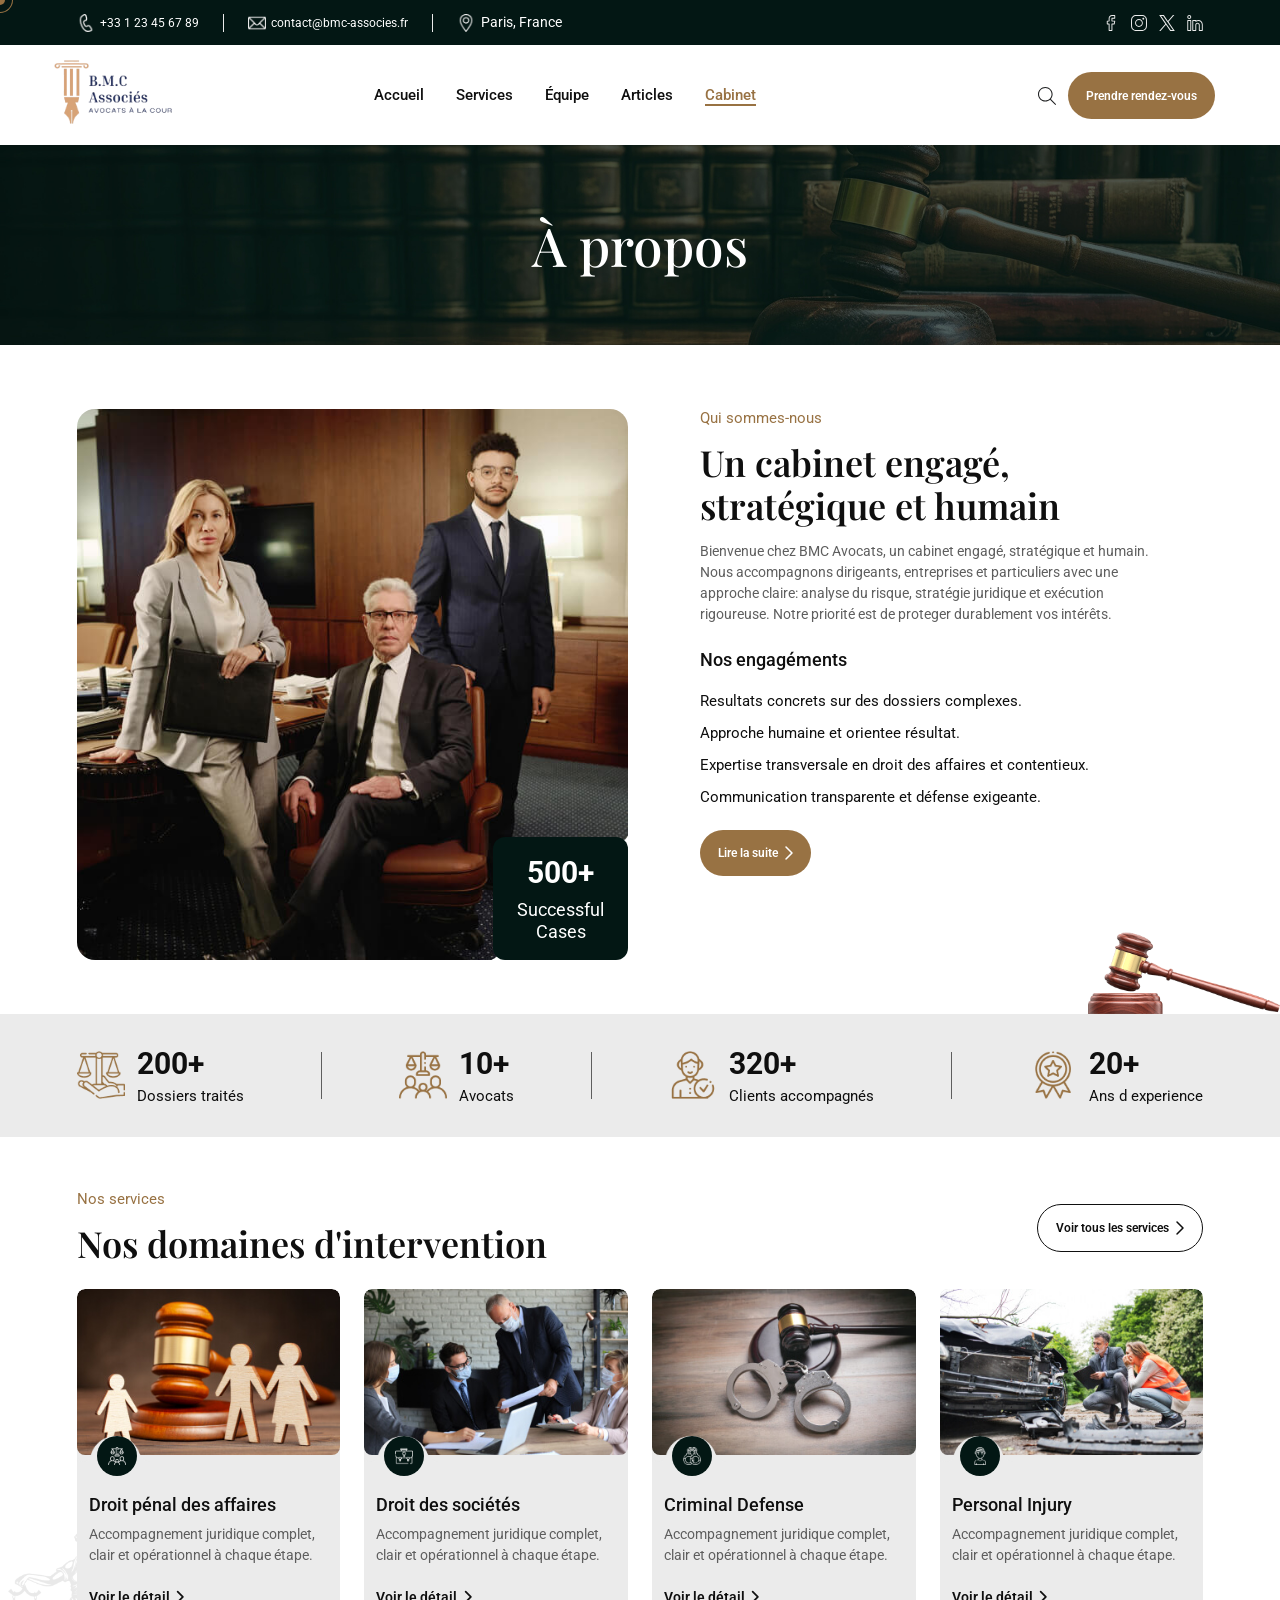
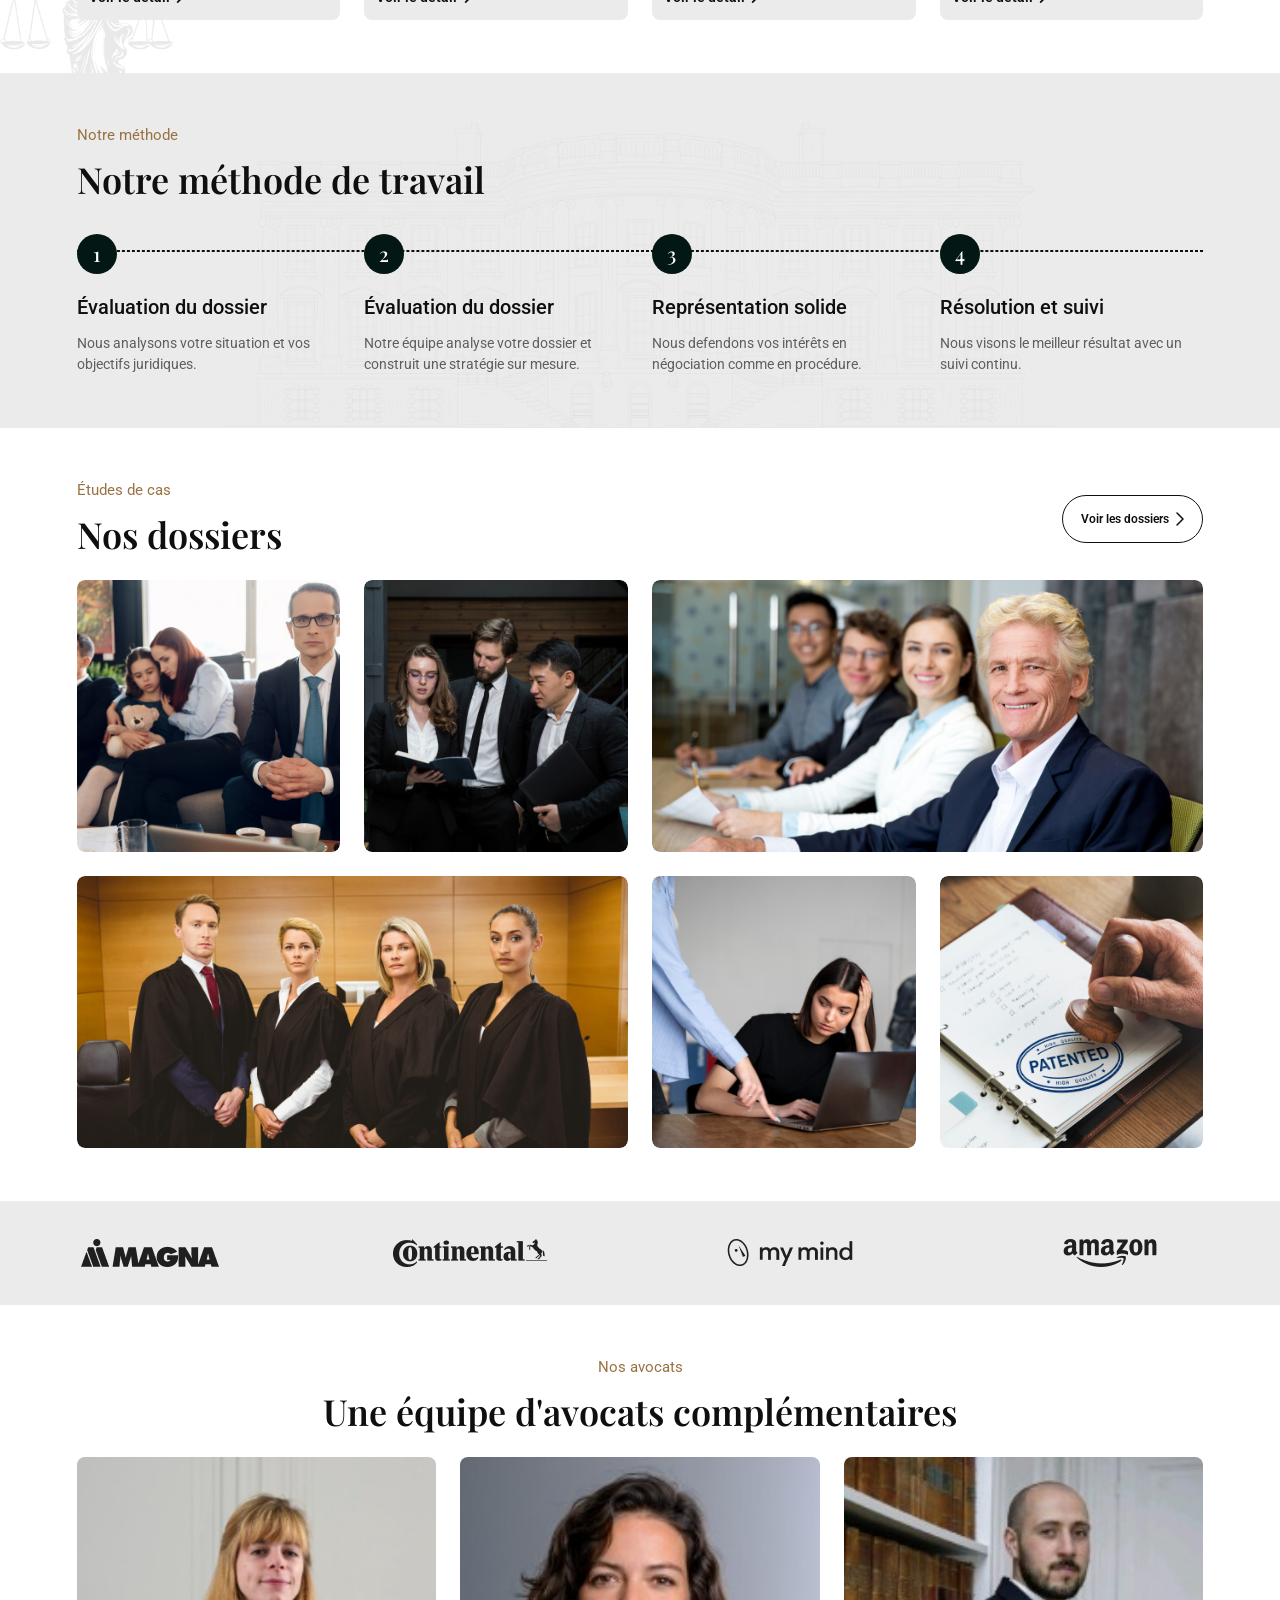
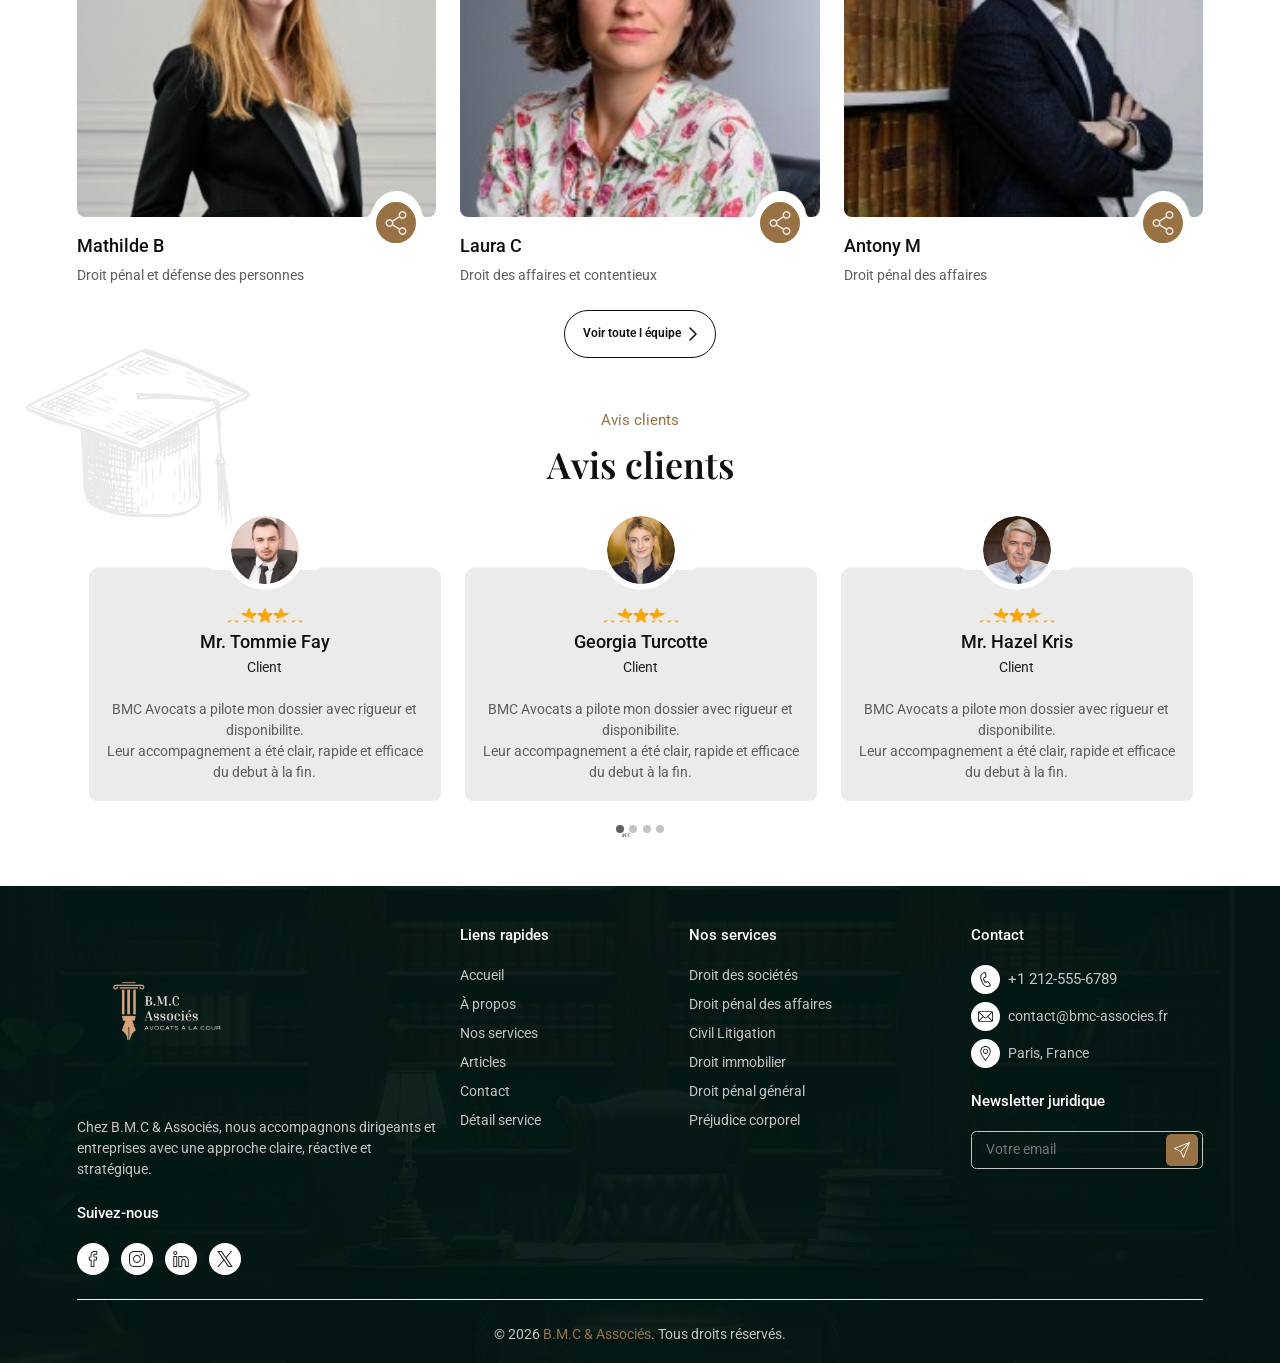
==== commit c17bbfa7: "Global: Modif numéro tél" ====
--- a/about.html
+++ b/about.html
@@ -59,7 +59,7 @@
                     <div class="left-contact-block">
                         <div class="info-block">
                             <img src="assets/media/vector/call-vector.png" alt="">
-                            <a href="tel:+33100000000" class="hover-content">+33 1 00 00 00 00</a>
+                            <a href="tel:+33123456789" class="hover-content">+33 1 23 45 67 89</a>
                         </div>
                         <div class="info-block">
                             <img src="assets/media/vector/mail-vector.png" alt="">
@@ -920,7 +920,7 @@
                                                     d="M12.9992 12.4243L12.6655 11.8671C12.0654 10.8777 11.2372 9.74206 10.1508 9.74206C9.94957 9.74206 9.75025 9.78255 9.55296 9.86452L8.96988 10.1146C8.91662 10.1367 8.86488 10.1618 8.81011 10.1884C8.66087 10.261 8.49165 10.3432 8.31759 10.3432C7.88822 10.3432 7.39072 9.78442 6.91697 8.76988C6.45202 7.77409 6.48168 7.25206 6.58841 6.98939C6.70618 6.69958 6.98004 6.57568 7.27425 6.46433C7.31517 6.44881 7.35212 6.43474 7.38805 6.41995L7.9785 6.17134C9.51673 5.52808 8.94448 3.28012 8.75685 2.54311L8.59773 1.90944C8.4617 1.3872 8.10103 0 6.9047 0C6.68323 0 6.44697 0.0515968 6.2027 0.153419C6.04242 0.217068 3.83682 1.11738 3.03776 2.69906C2.08274 4.58173 2.25933 7.10637 3.56209 10.2012C4.85512 13.3 6.53184 15.1954 8.5457 15.8346C8.89115 15.9444 9.28155 15.9999 9.70616 15.9999H9.70638C11.0962 15.9999 12.4681 15.4086 12.5794 15.3596C13.0586 15.1566 13.3683 14.8481 13.4999 14.4426C13.7231 13.7549 13.3488 13.0015 12.9992 12.4243ZM12.4702 14.1085C12.4396 14.2027 12.3333 14.2887 12.1543 14.3641C12.1513 14.3654 12.1477 14.3669 12.1447 14.3682C12.1323 14.3737 10.8905 14.9176 9.70609 14.9175C9.39276 14.9175 9.11254 14.879 8.87325 14.803C7.17662 14.2644 5.72584 12.576 4.56033 9.78291C3.38616 6.99328 3.19854 4.77469 4.00345 3.18796C4.62845 1.95087 6.58516 1.16609 6.60436 1.15858C6.60826 1.157 6.61208 1.15548 6.61591 1.15389C6.72733 1.10713 6.8272 1.08245 6.9047 1.08245C7.1432 1.08245 7.36027 1.45236 7.54891 2.17739L7.70731 2.80838C8.04907 4.15062 7.99704 4.99017 7.55952 5.17318L6.97189 5.4207C6.94851 5.43037 6.92116 5.44054 6.89099 5.45202C6.5664 5.57491 5.89095 5.83052 5.58548 6.58188C5.30831 7.26368 5.42304 8.12921 5.93591 9.22797C6.62666 10.7068 7.40566 11.4257 8.31745 11.4257C8.74061 11.4257 9.08029 11.2606 9.28321 11.162C9.32059 11.1438 9.354 11.1272 9.38994 11.1123L9.97389 10.8619C10.0341 10.8368 10.092 10.8246 10.1508 10.8246C10.4318 10.8246 10.9358 11.1029 11.7384 12.426L12.0719 12.9828C12.4829 13.6613 12.5153 13.9695 12.4702 14.1085Z"
                                                     fill="#1F1F1F" />
                                             </svg></div>
-                                        <a href="tel:+33100000000" class="h6 fw-400 medium-gray hover-content">+1
+                                        <a href="tel:+33123456789" class="h6 fw-400 medium-gray hover-content">+1
                                             212-555-6789</a>
                                     </div>
                                     <div class="number-block mb-12">
@@ -1016,7 +1016,7 @@
                 </li>
                 <li>
                     <i class="fa fa-phone-alt"></i>
-                    <a href="tel:+33100000000">+33 1 00 00 00 00</a>
+                    <a href="tel:+33123456789">+33 1 23 45 67 89</a>
                 </li>
             </ul>
             <div class="mobile-nav__social">
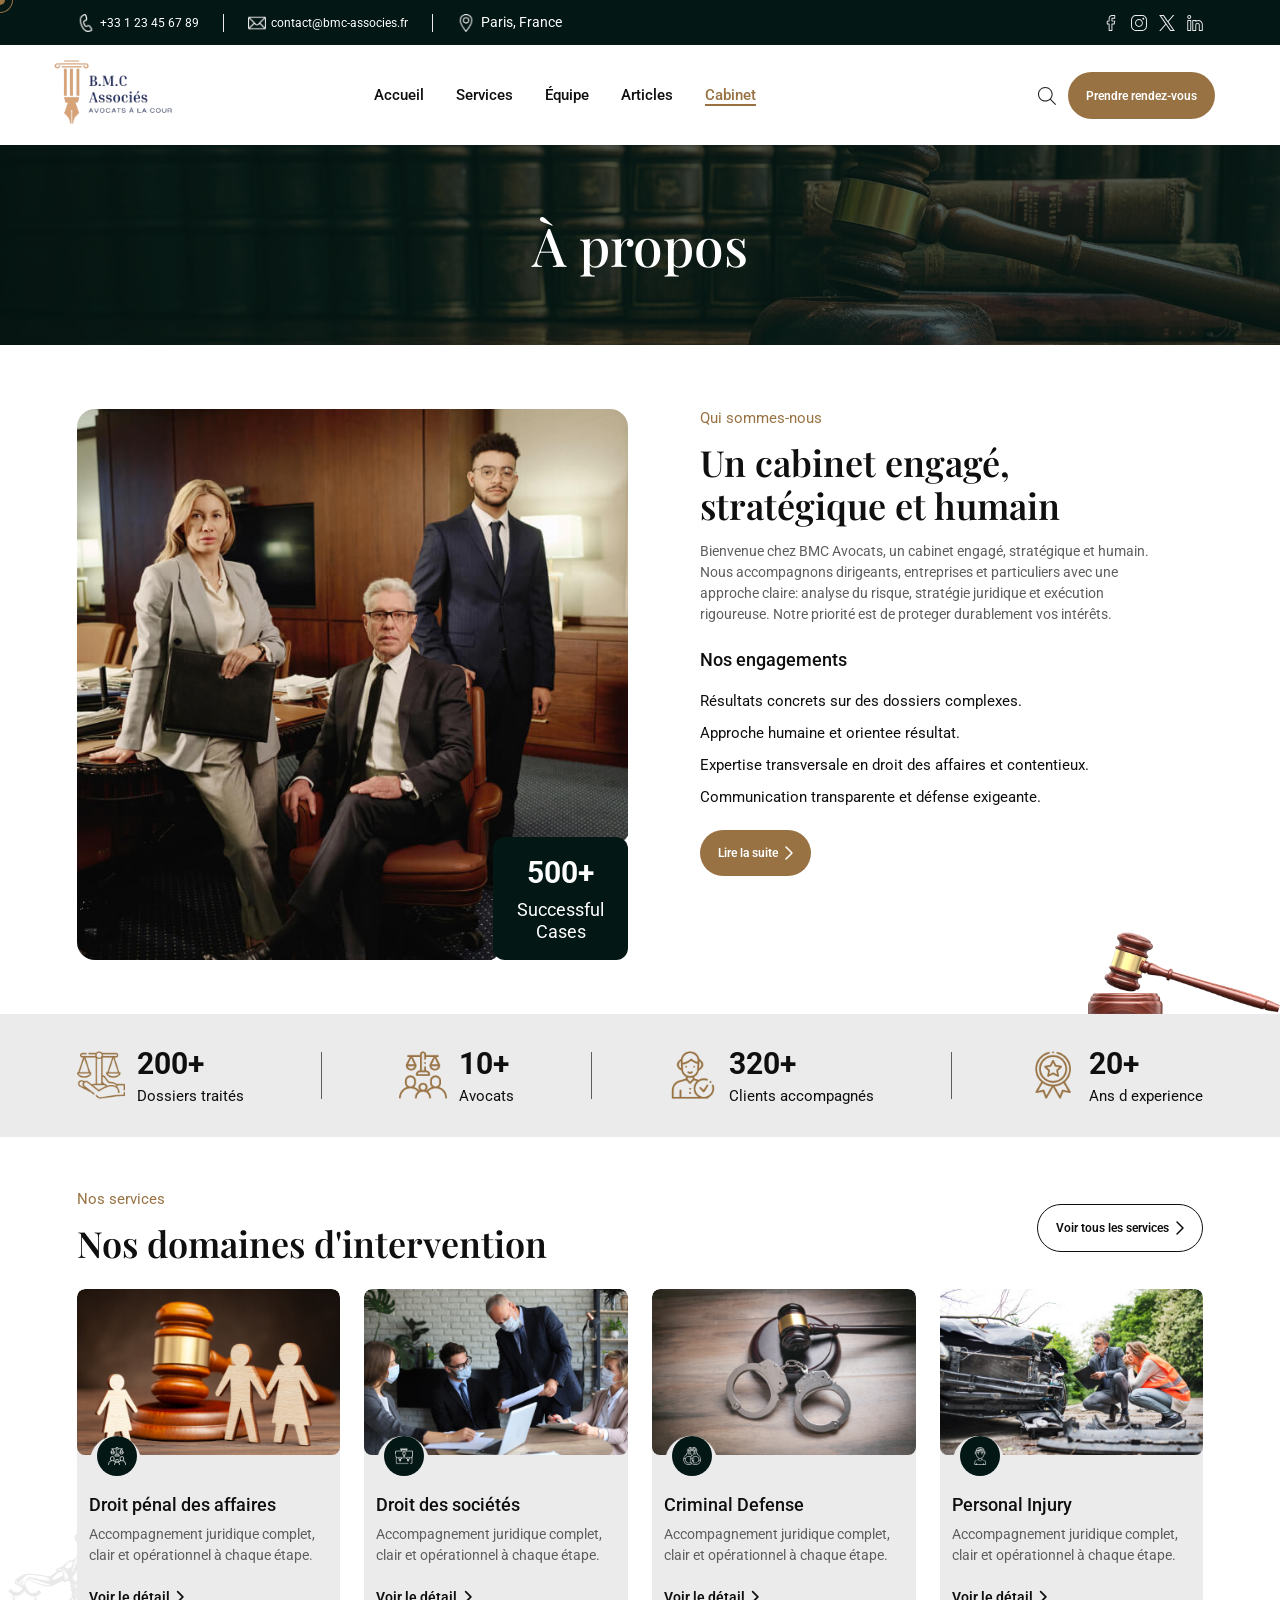
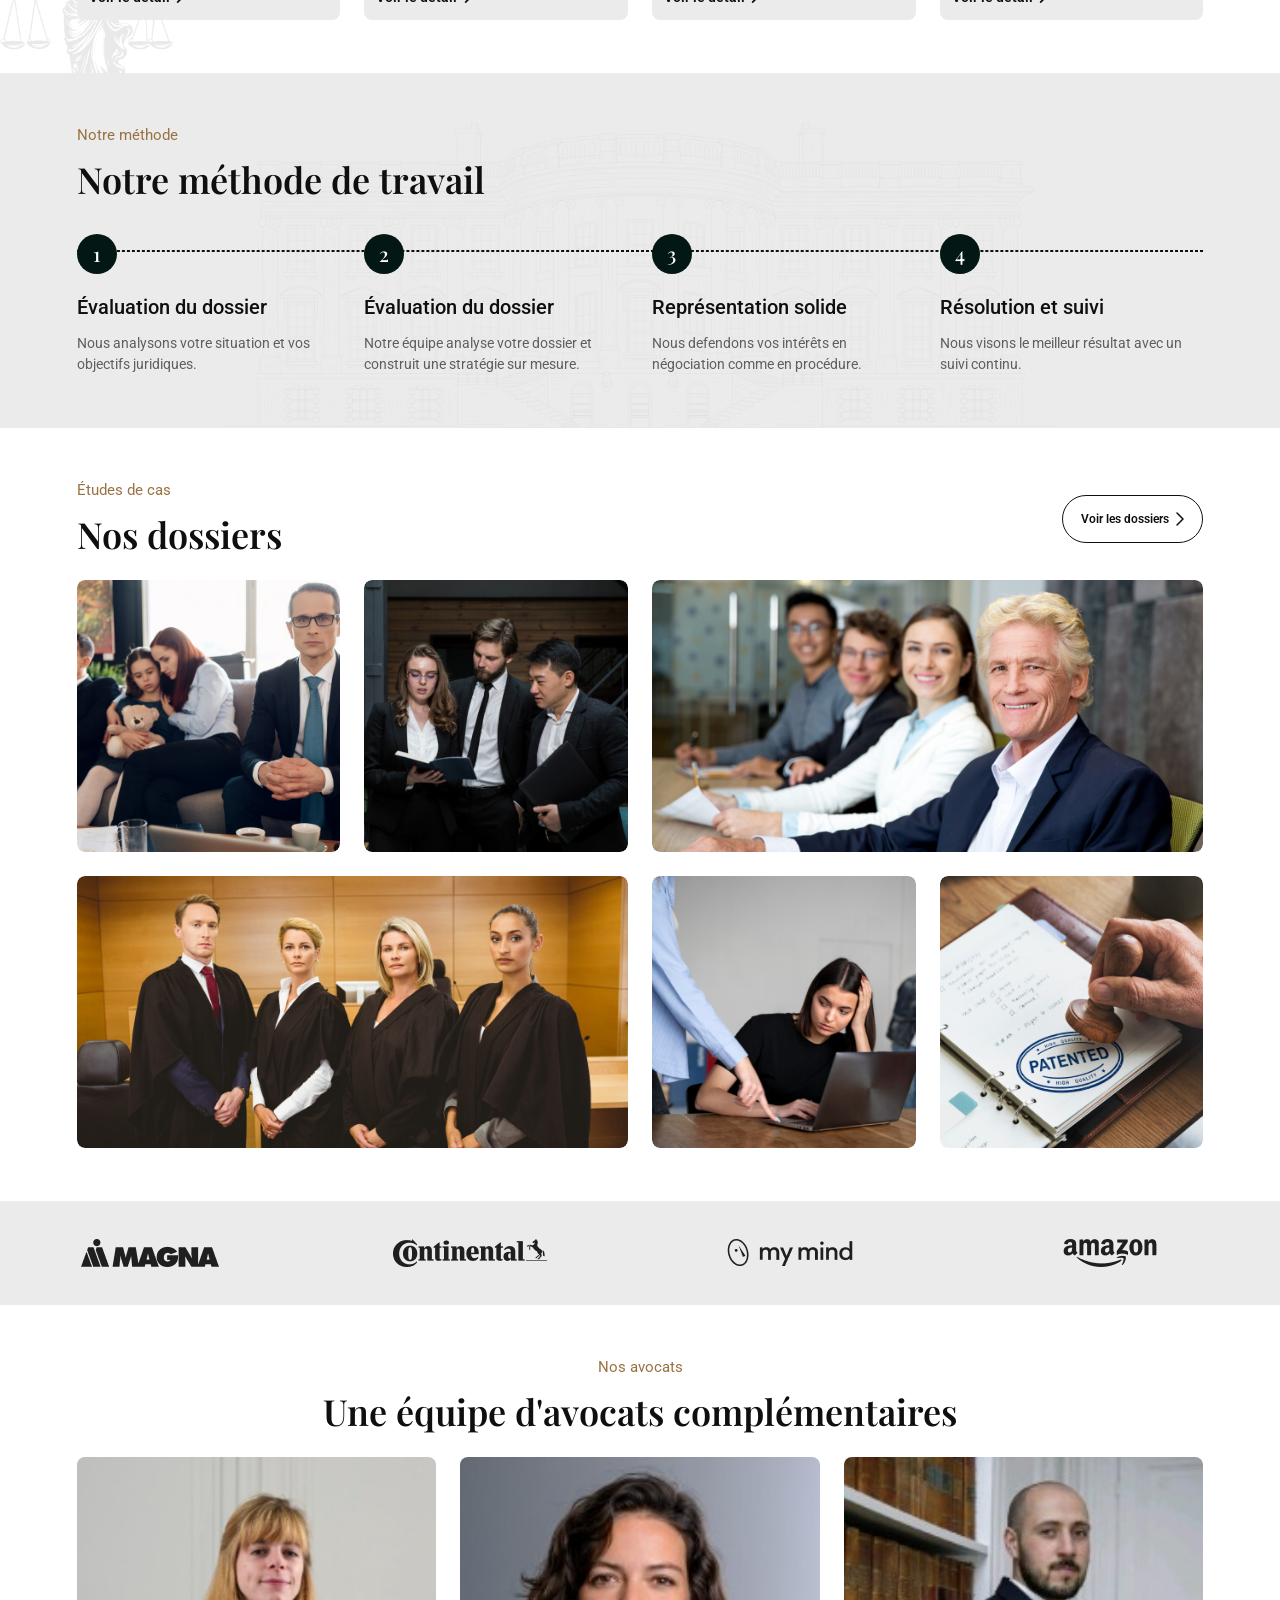
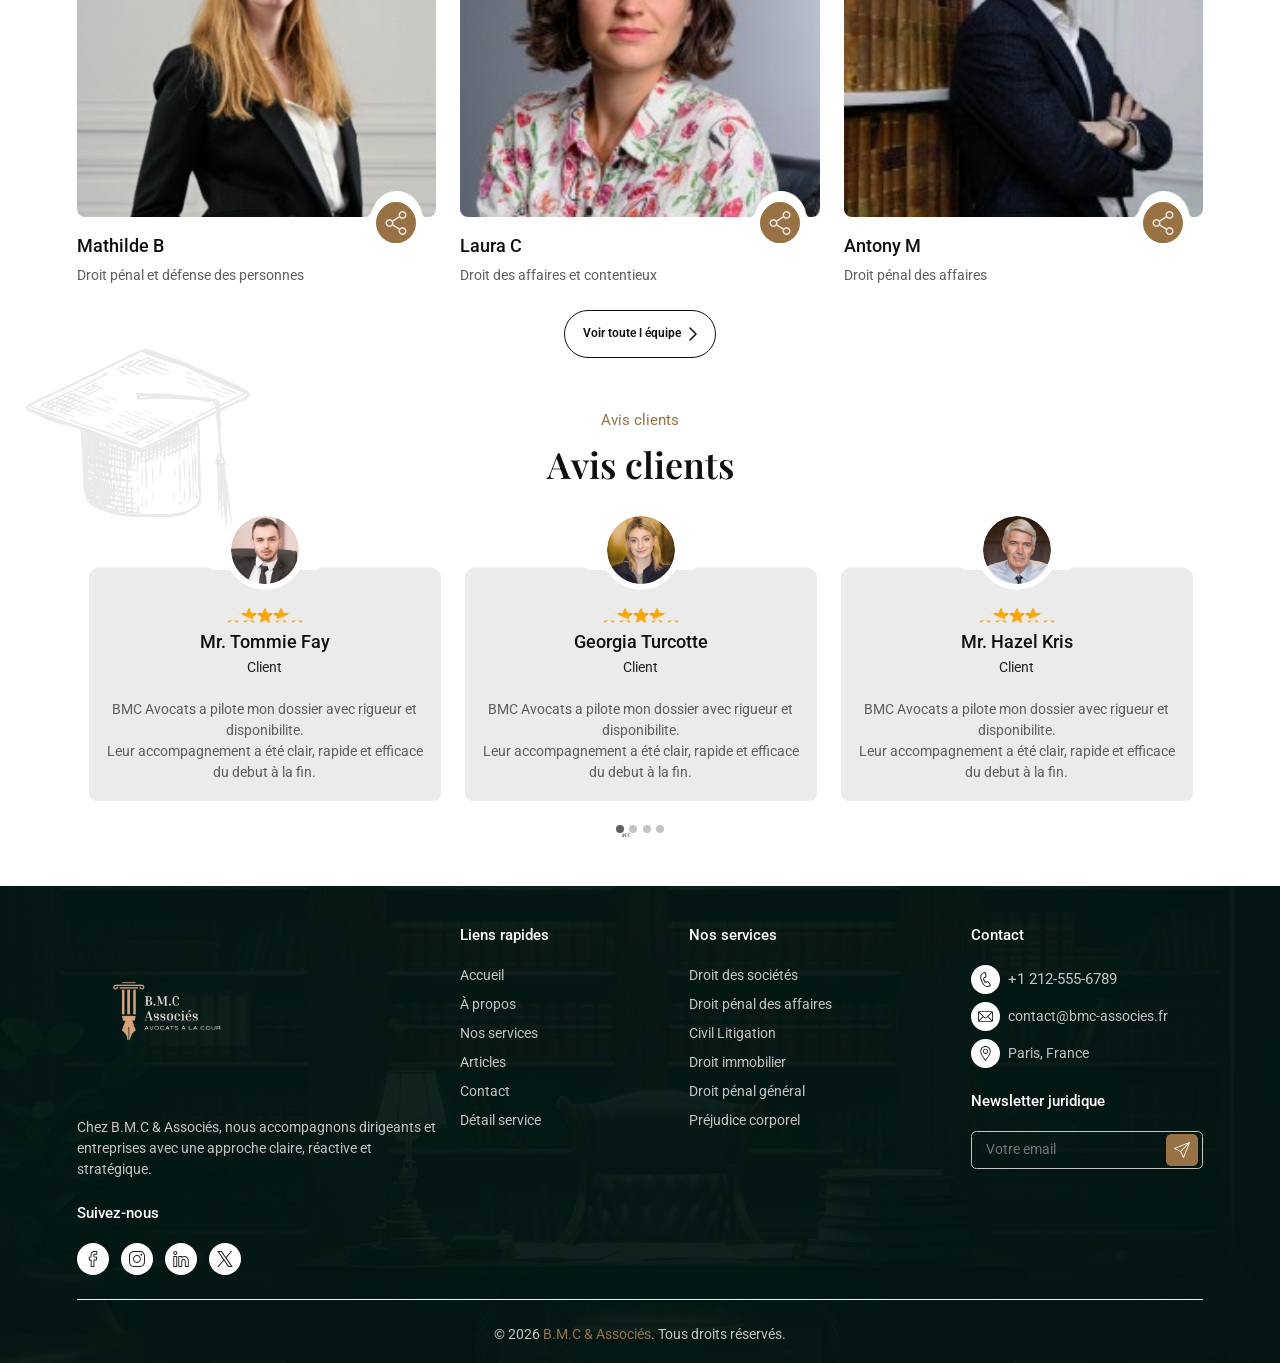
==== commit e26ada32: "Global: Correction ortho" ====
--- a/about.html
+++ b/about.html
@@ -263,8 +263,8 @@
                                     Nous accompagnons dirigeants, entreprises et particuliers avec une approche claire:
                                     analyse du risque, stratégie juridique et exécution rigoureuse. Notre priorité est
                                     de proteger durablement vos intérêts.</p>
-                                <h5 class="fw-500 mb-24">Nos engagéments</h5>
-                                <h6 class="fw-400 mb-16">Resultats concrets sur des dossiers complexes.</h6>
+                                <h5 class="fw-500 mb-24">Nos engagements</h5>
+                                <h6 class="fw-400 mb-16">Résultats concrets sur des dossiers complexes.</h6>
                                 <h6 class="fw-400 mb-16">Approche humaine et orientee résultat.</h6>
                                 <h6 class="fw-400 mb-16">Expertise transversale en droit des affaires et contentieux.</h6>
                                 <h6 class="fw-400 mb-32">Communication transparente et défense exigeante.</h6>
@@ -504,7 +504,7 @@
                                 <div class="hover-bg"></div>
                                 <span class="block-content">
                                     <span class="h5 fw-500 white mb-16">Résolution de rupture contractuelle</span>
-                                    <span class="text-16 light-gray">Strategie patrimoniale</span>
+                                    <span class="text-16 light-gray">Stratégie patrimoniale</span>
                                 </span>
                             </a>
                         </div>
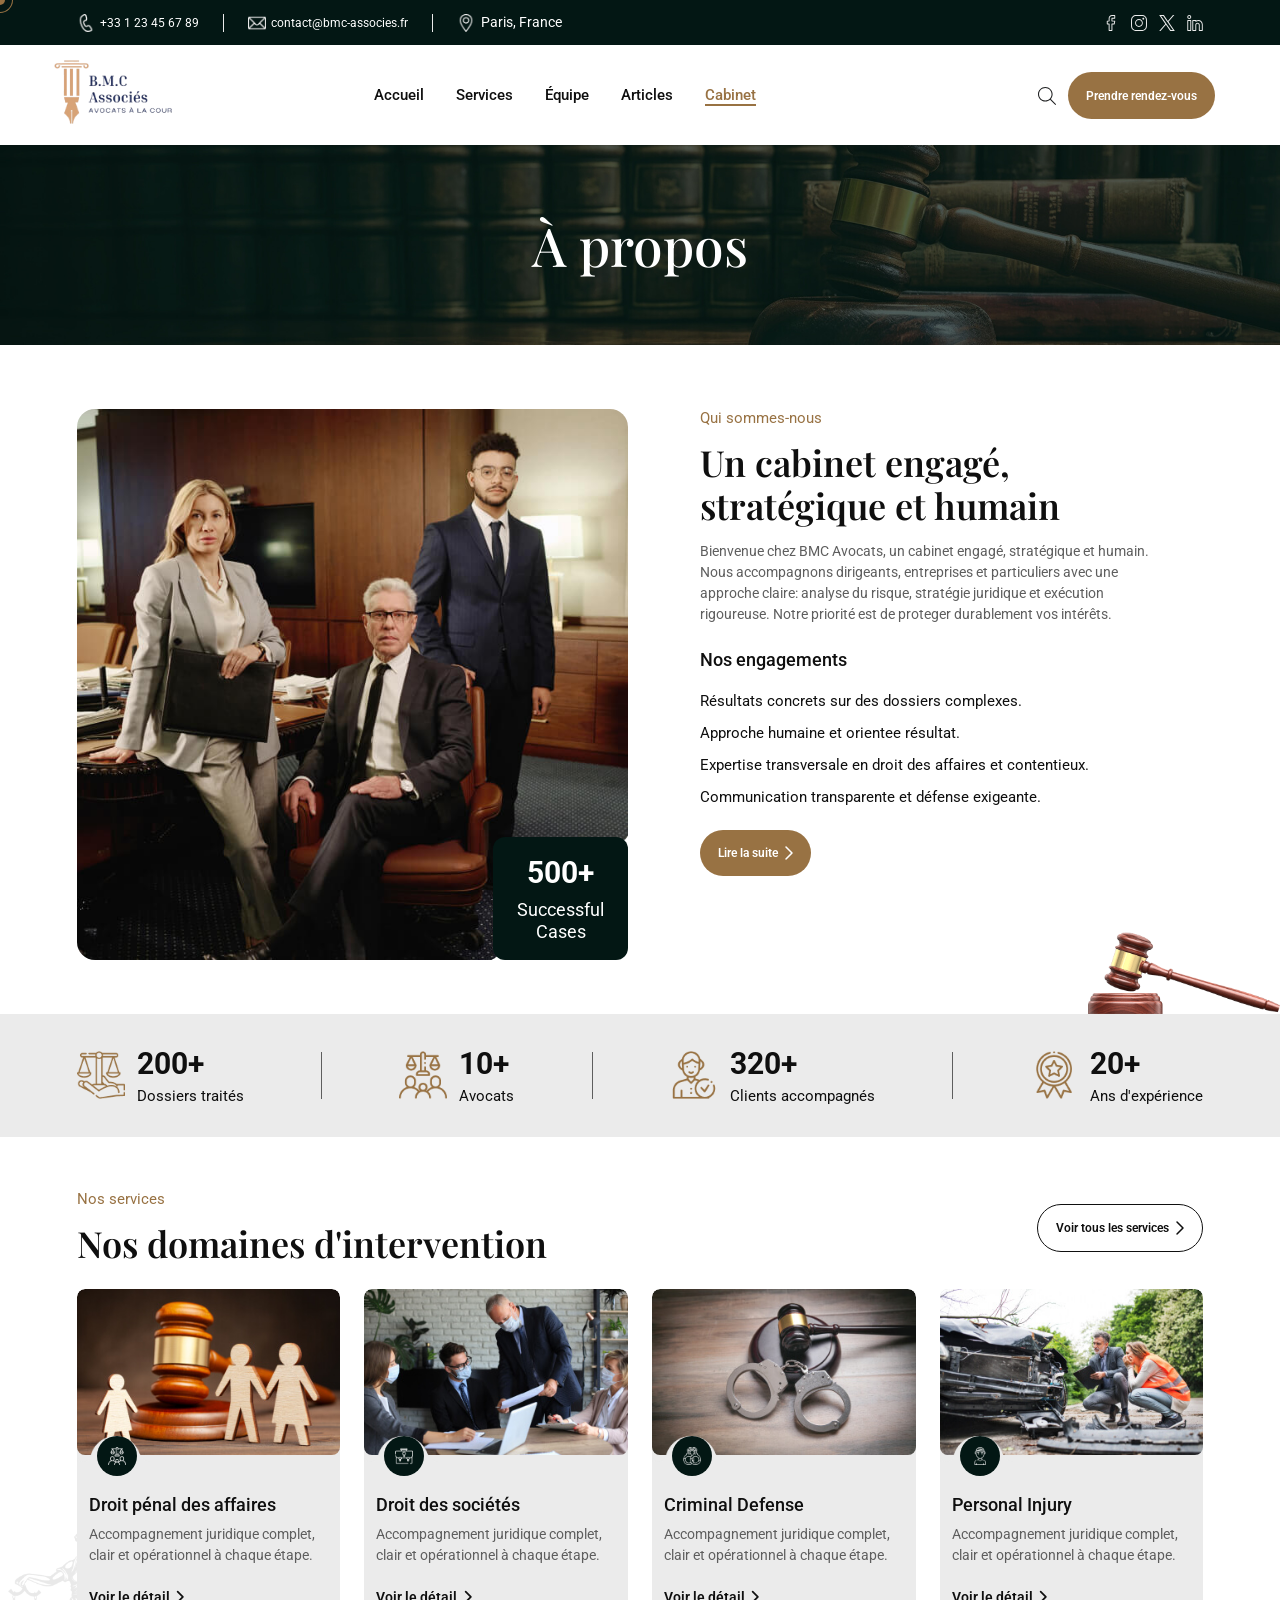
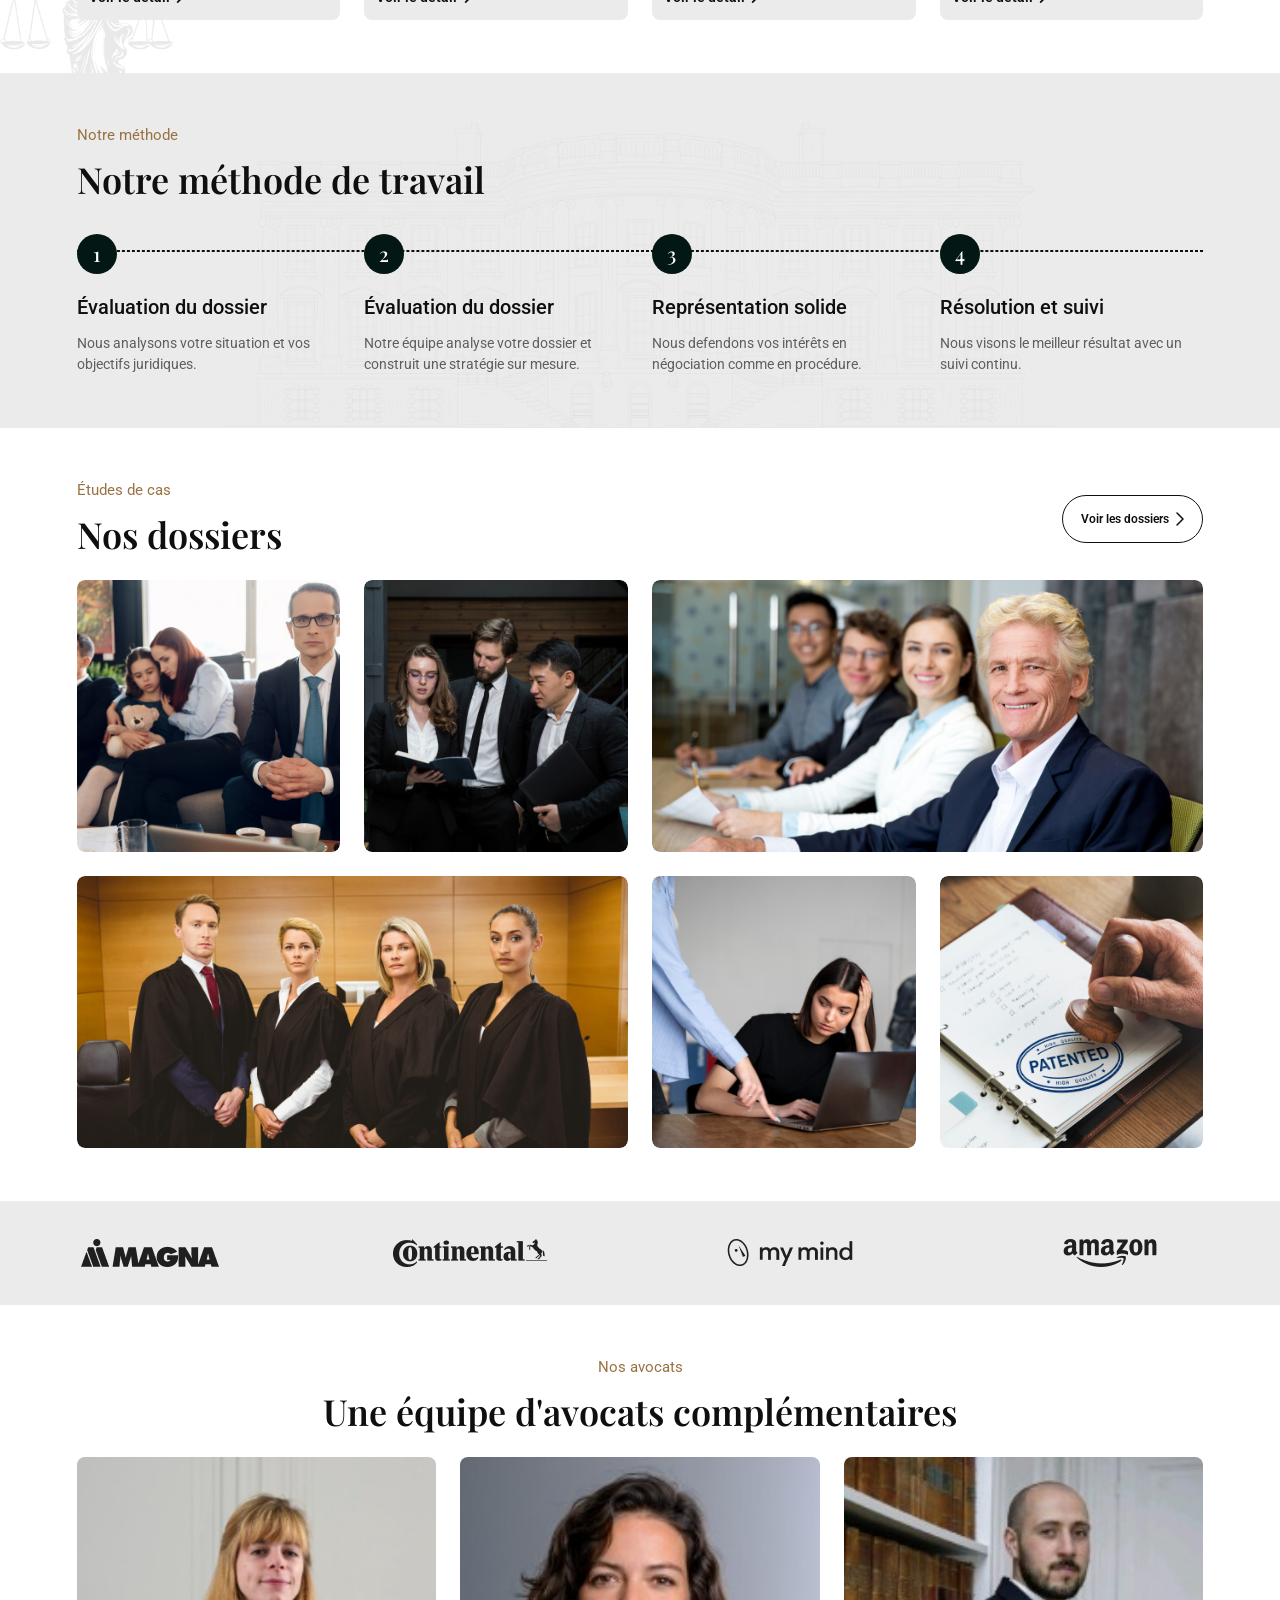
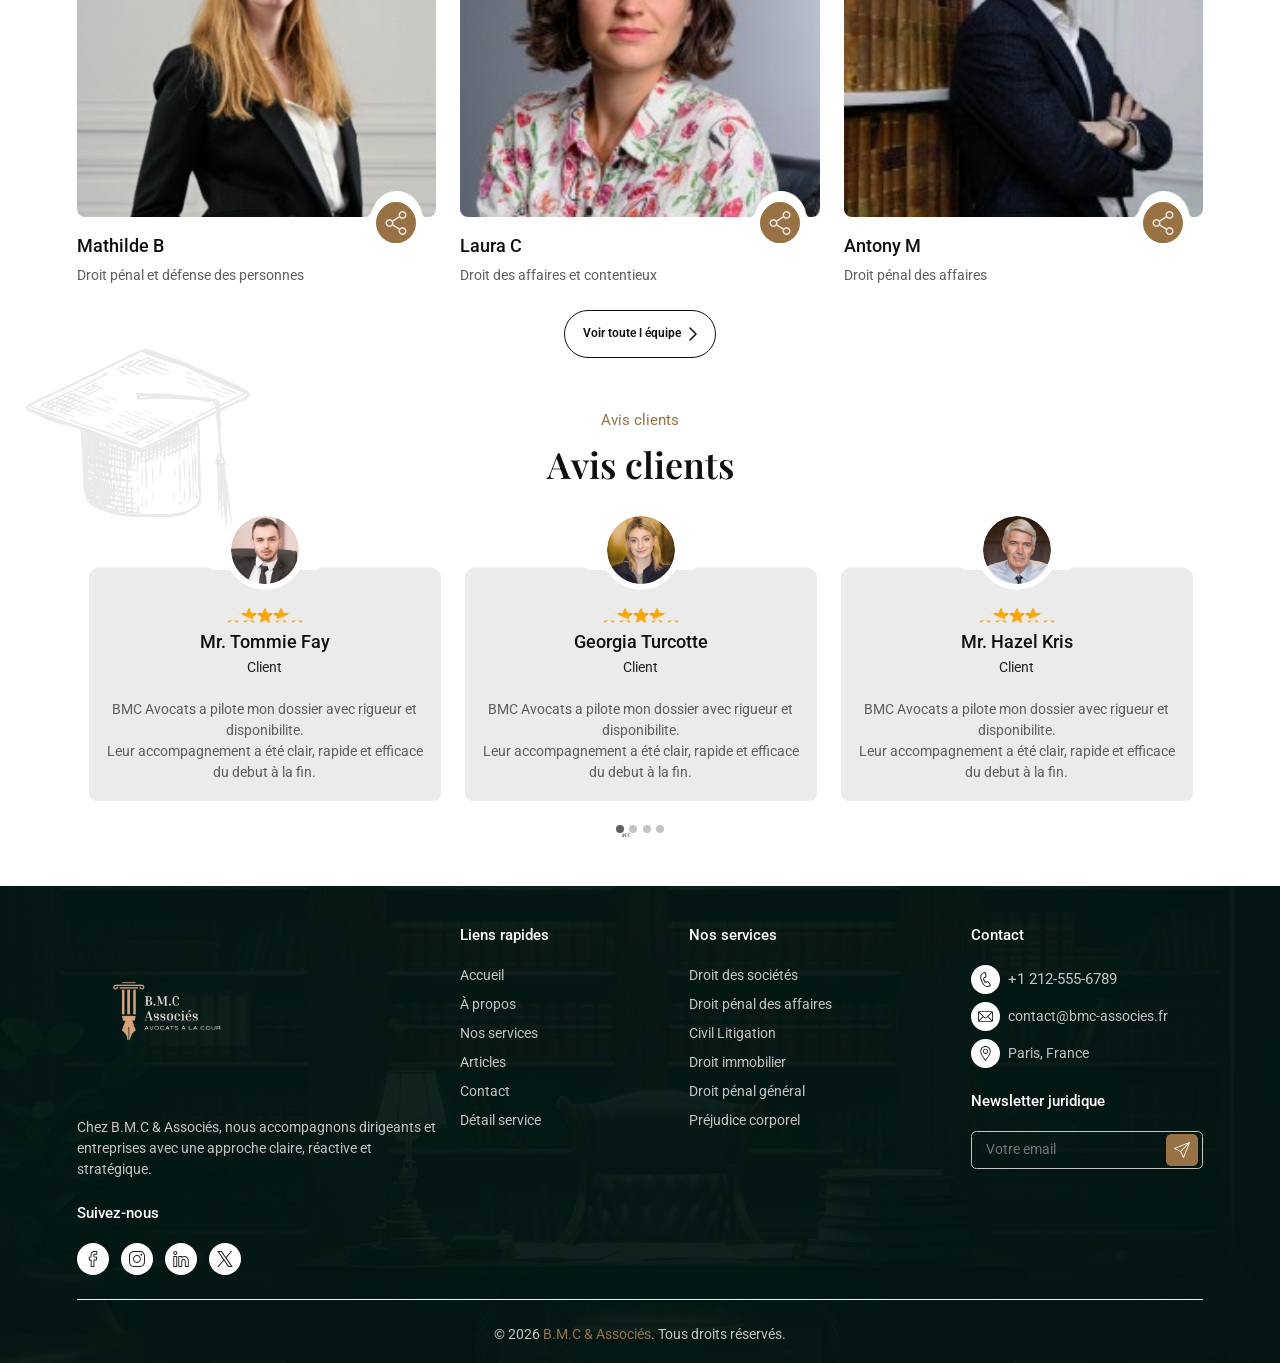
==== commit 7f7764b0: "Global: Correction orthographe" ====
--- a/about.html
+++ b/about.html
@@ -312,7 +312,7 @@
                             <img class="num-vector" src="assets/media/vector/medal.png" alt="">
                             <div>
                                 <h3 class="fw-700 mb-8">20+</h3>
-                                <h6 class="fw-400">Ans d experience</h6>
+                                <h6 class="fw-400">Ans d'expérience</h6>
                             </div>
                         </div>
                     </div>
